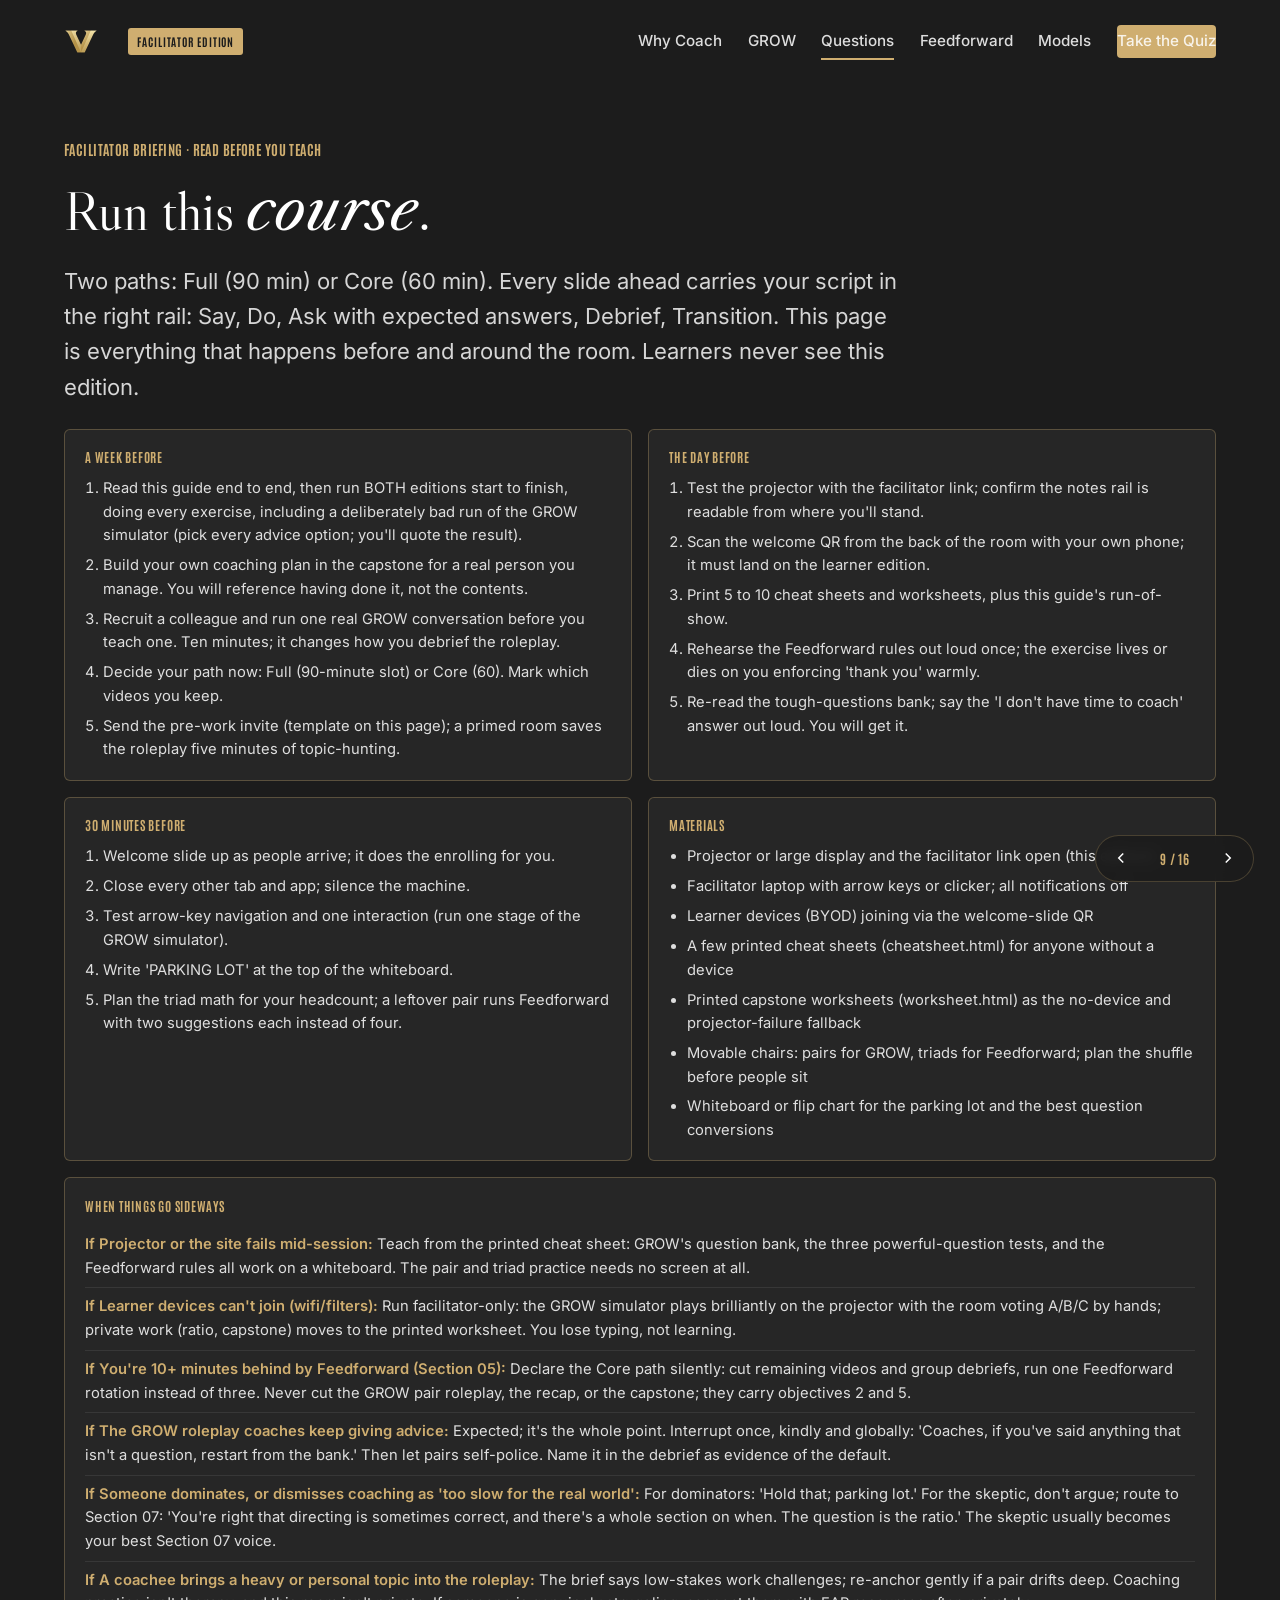
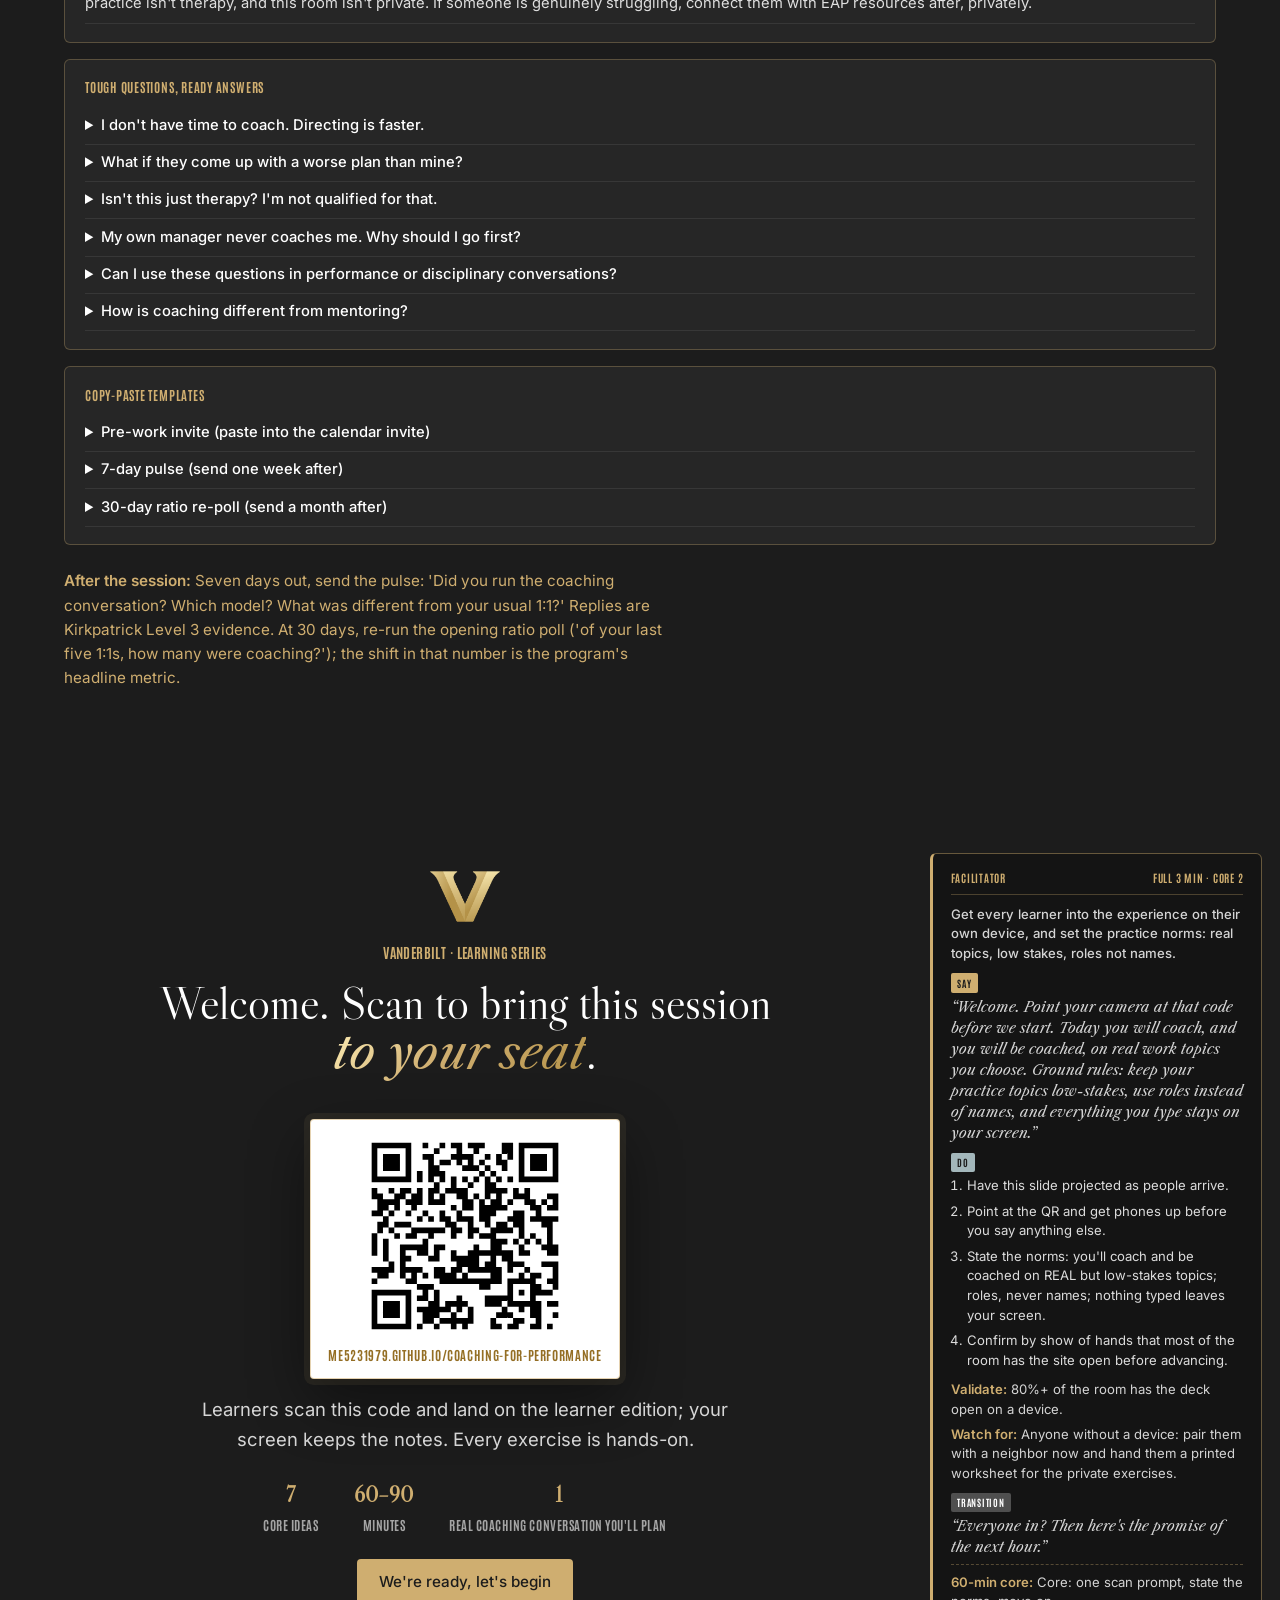
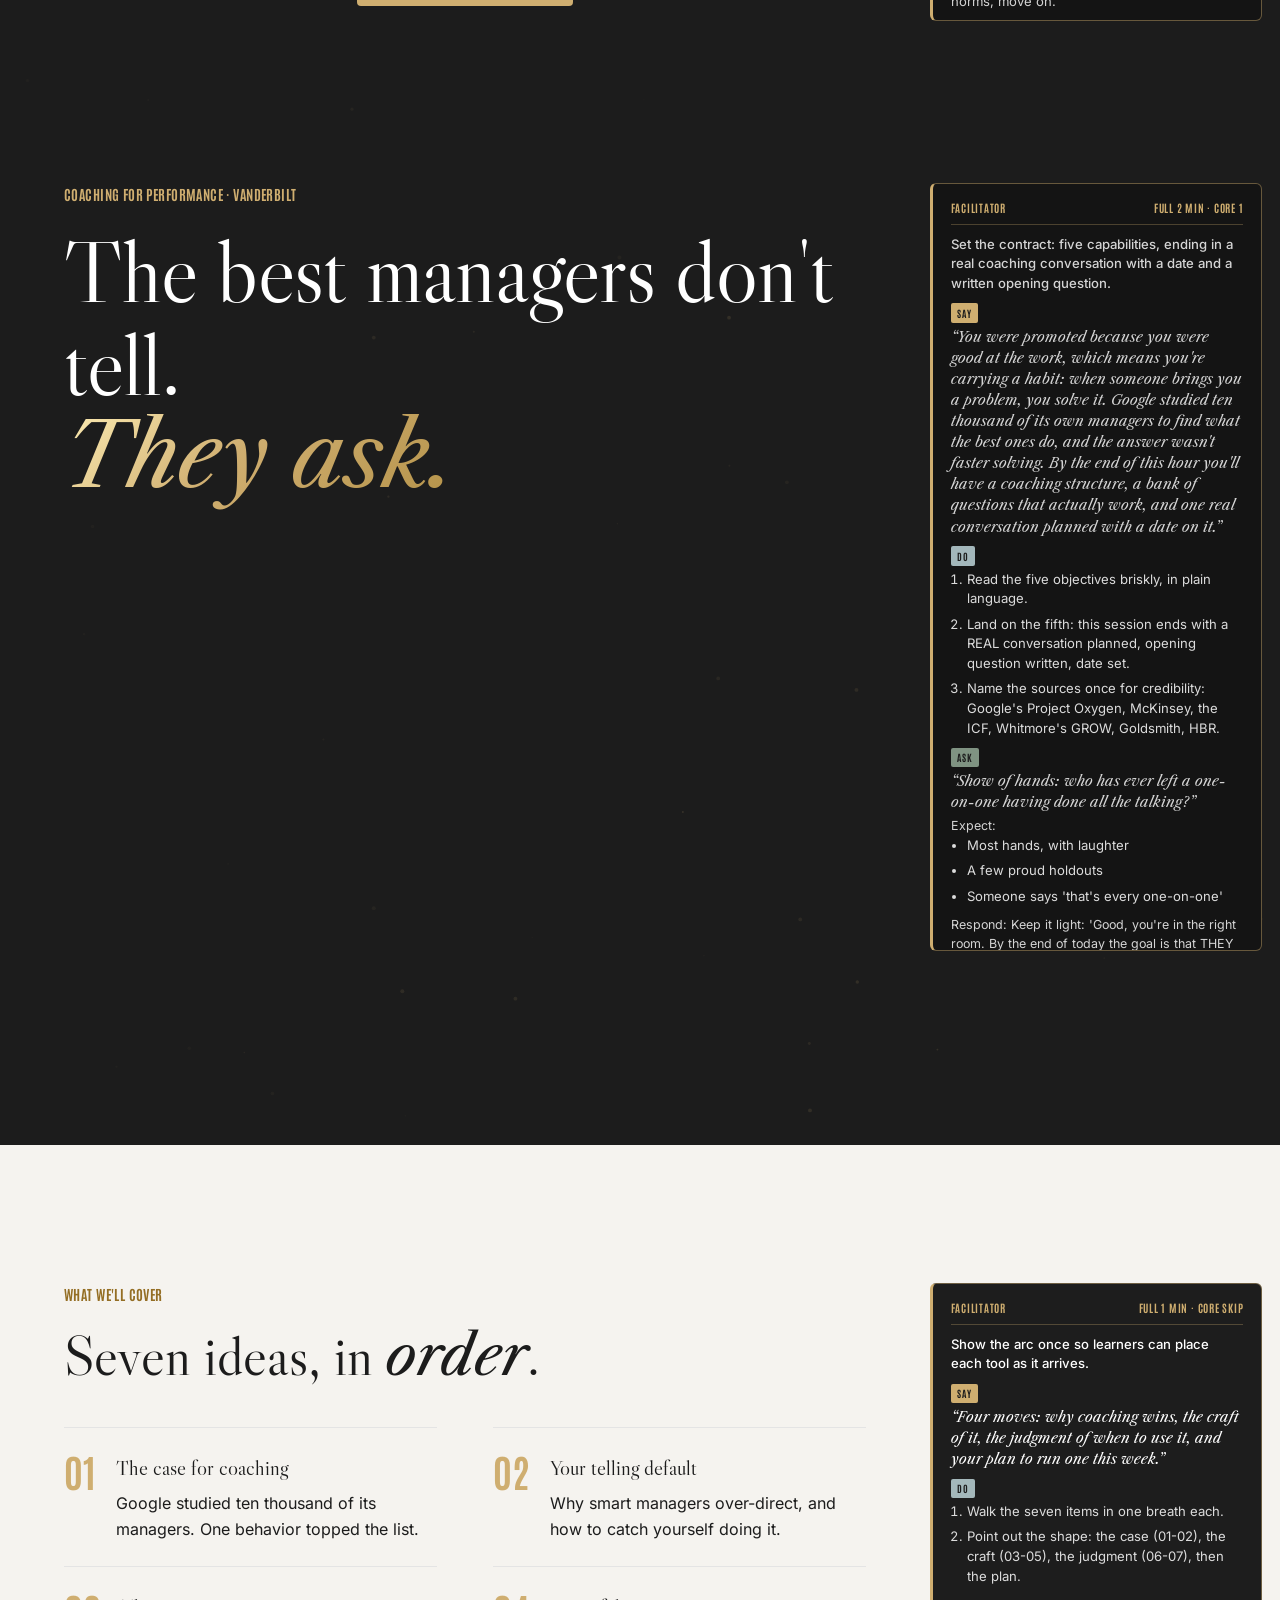
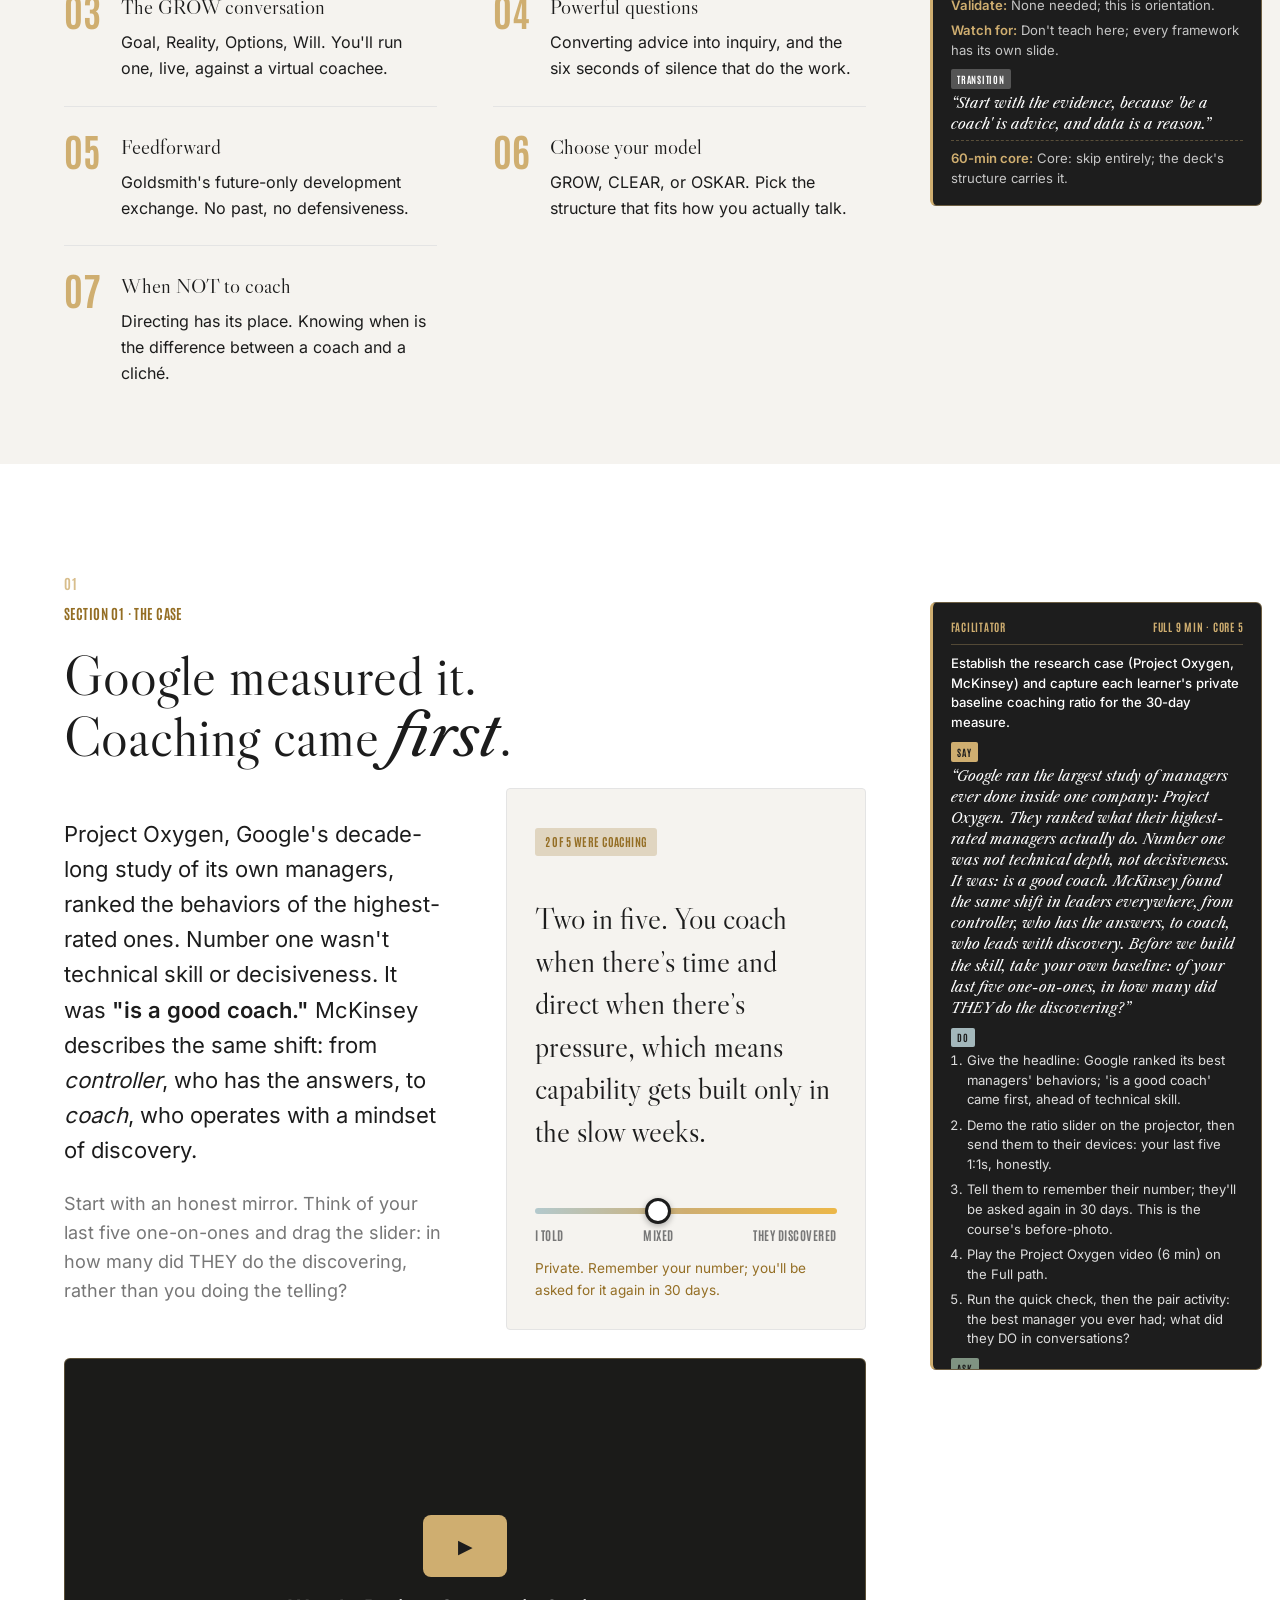
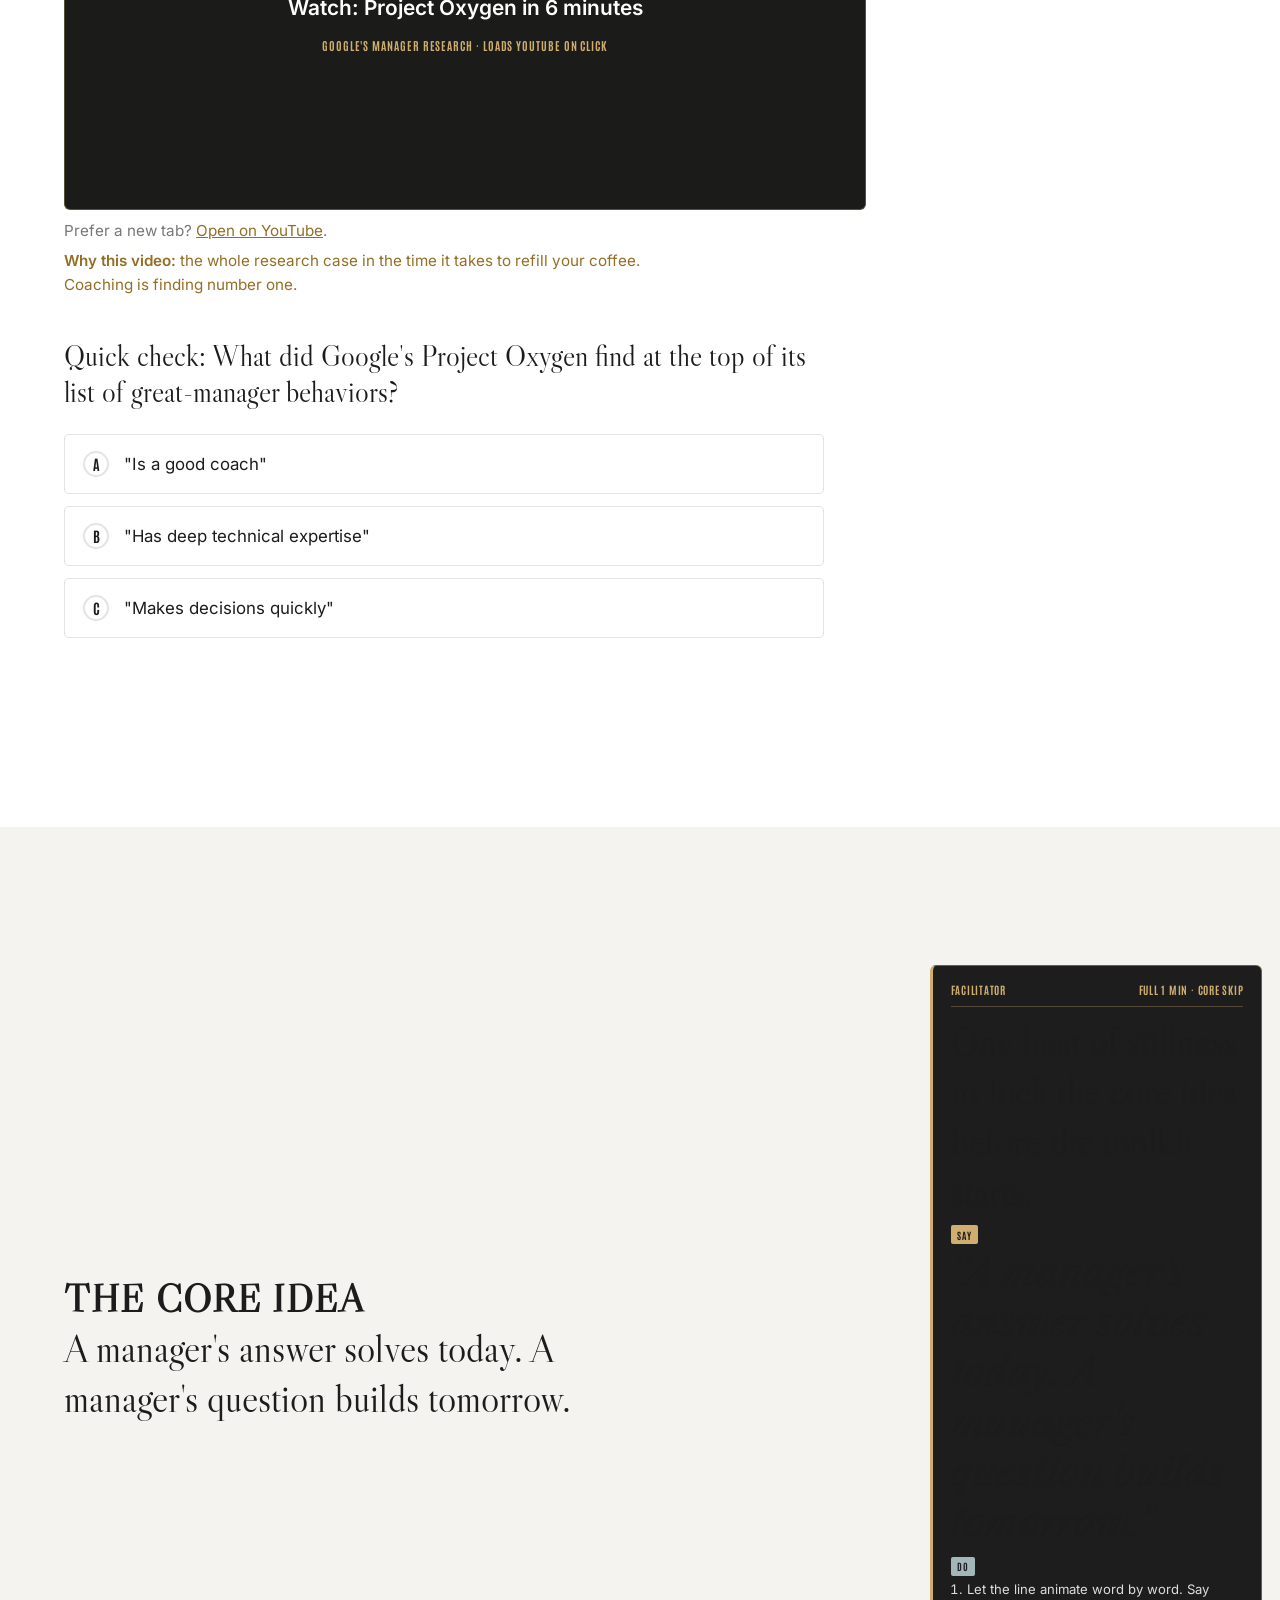
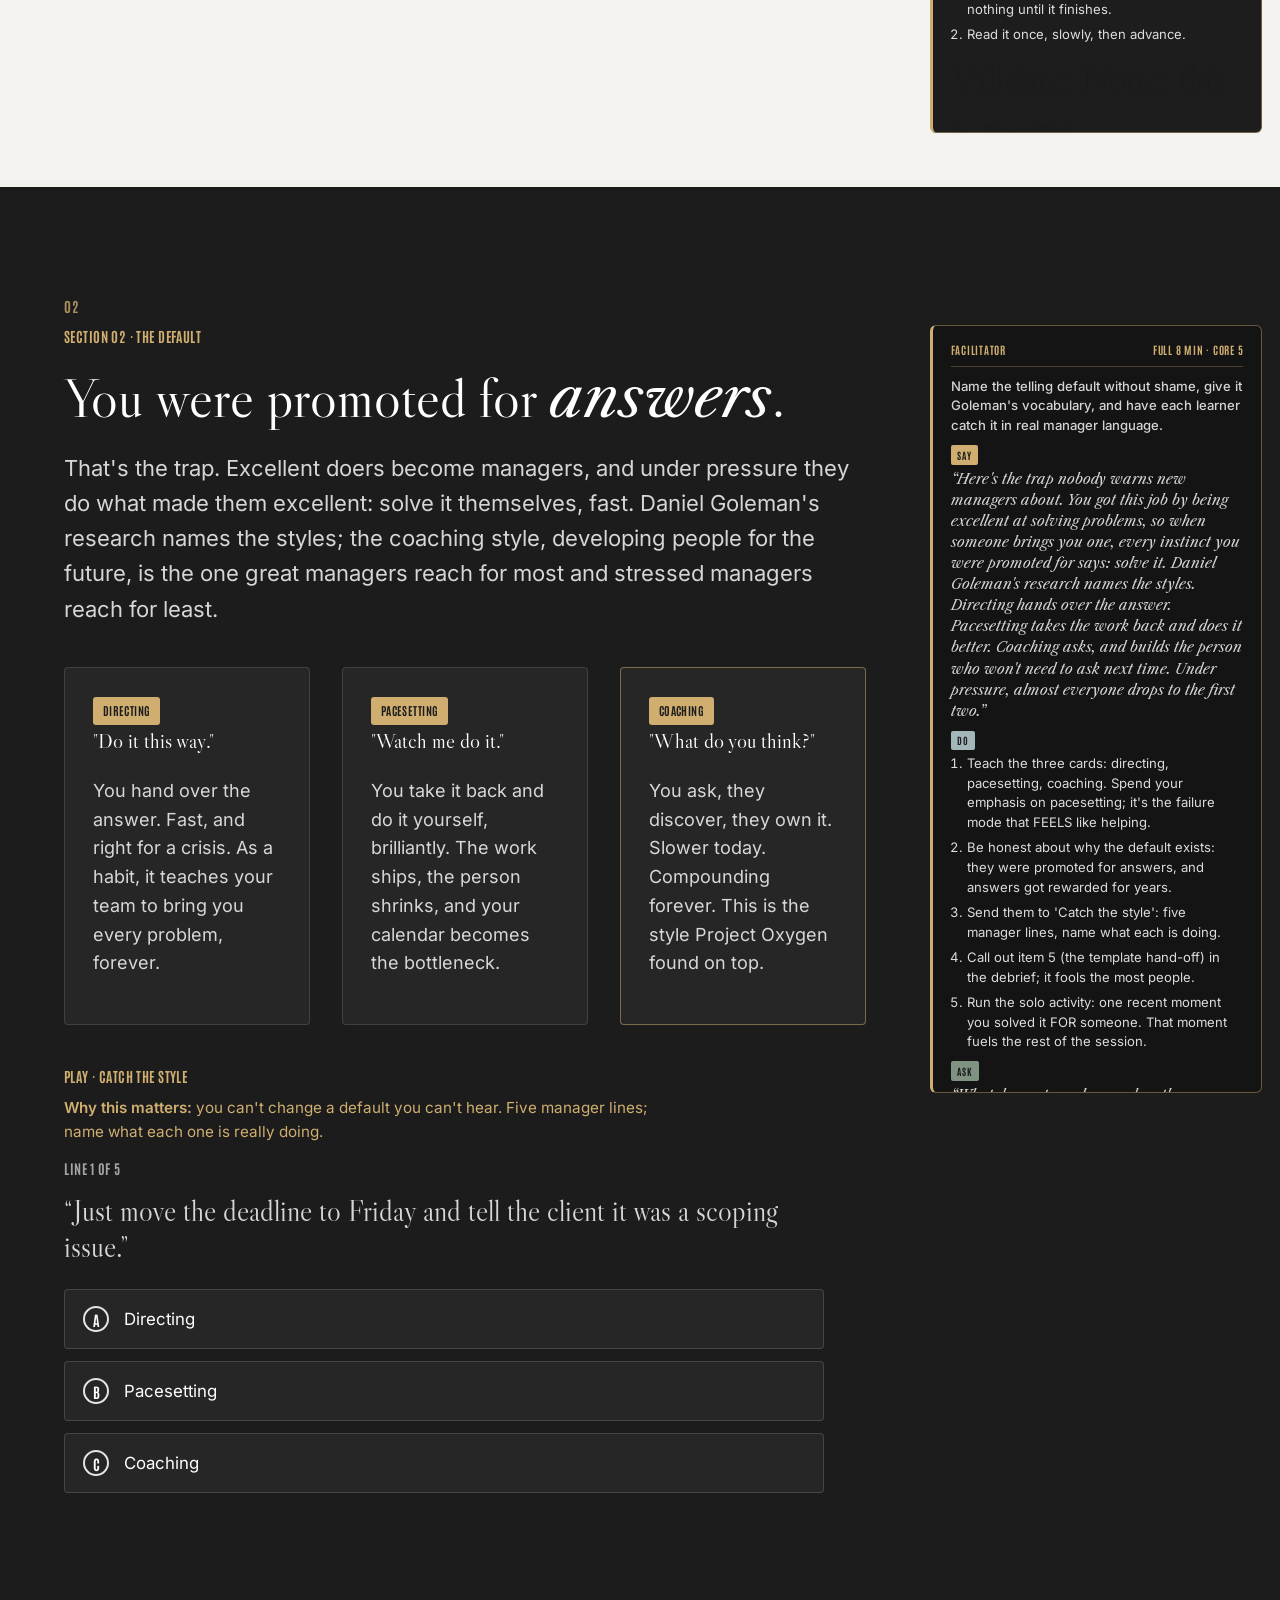
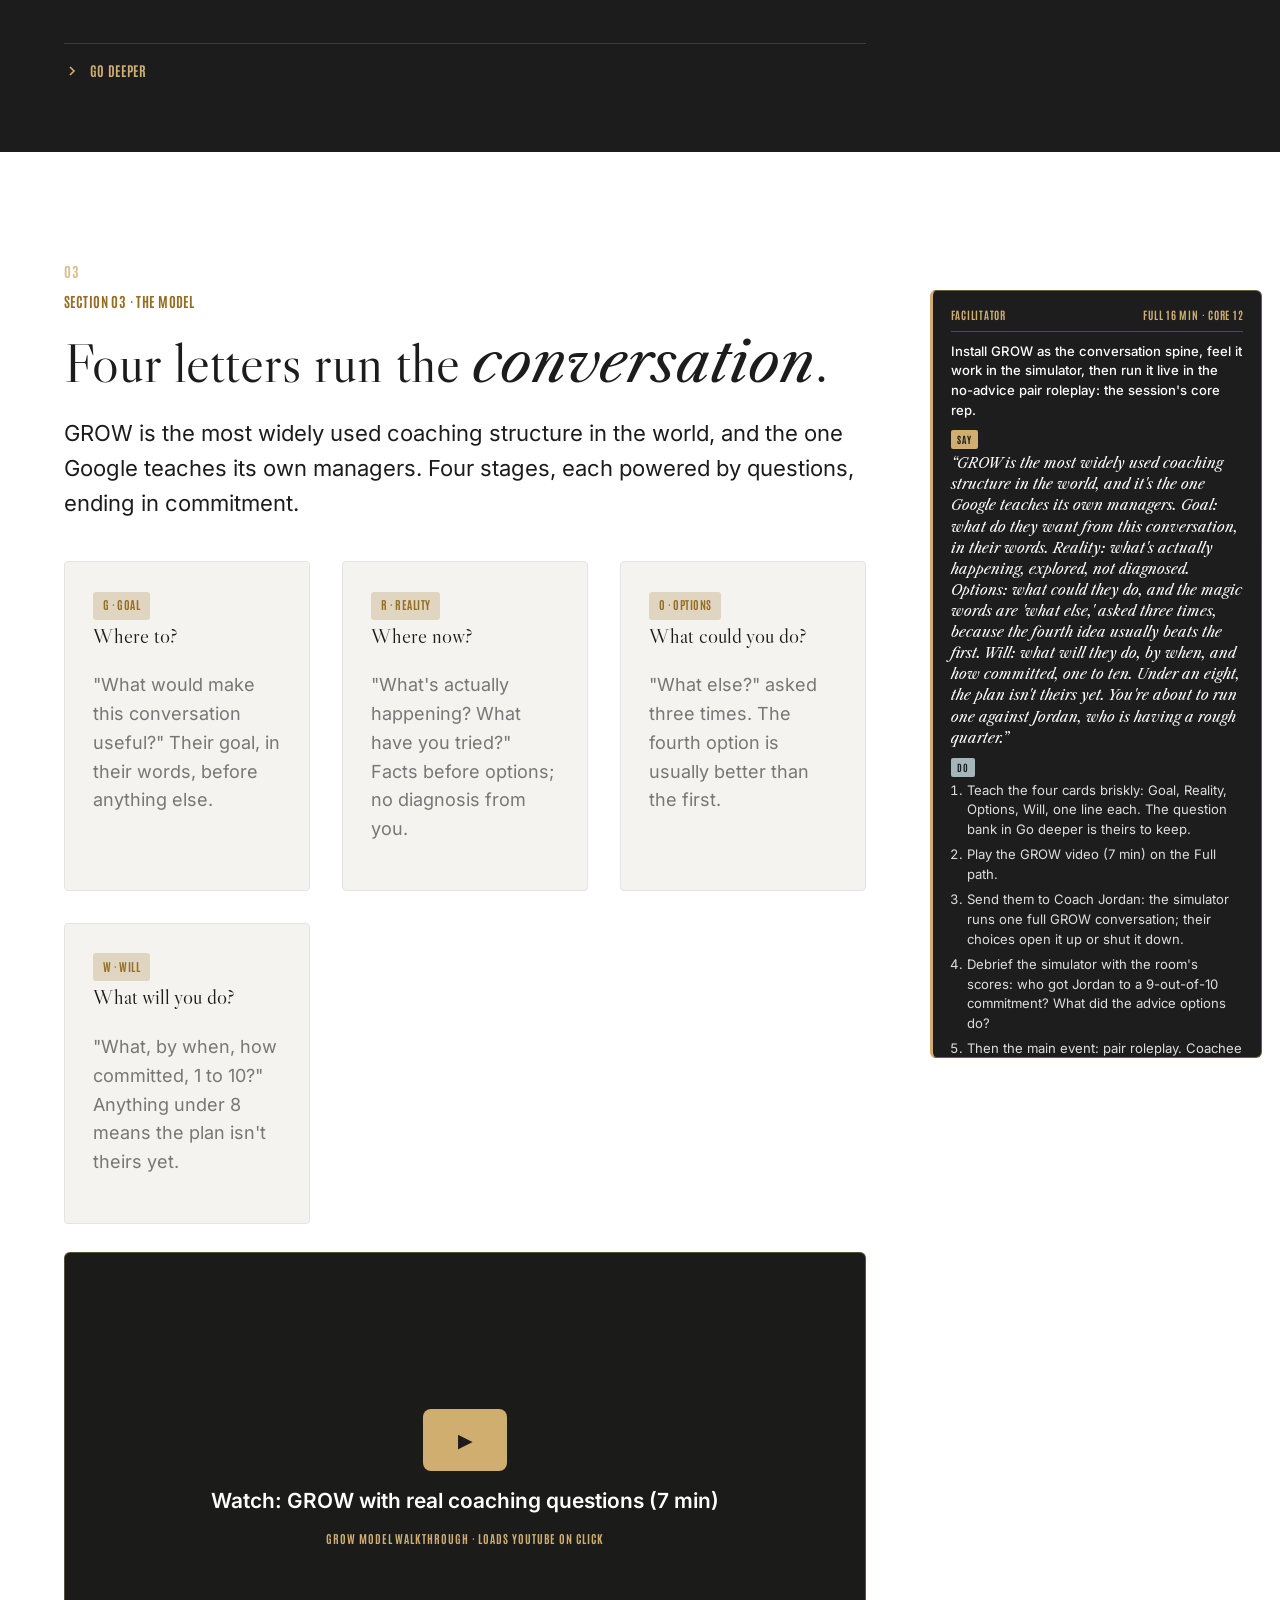
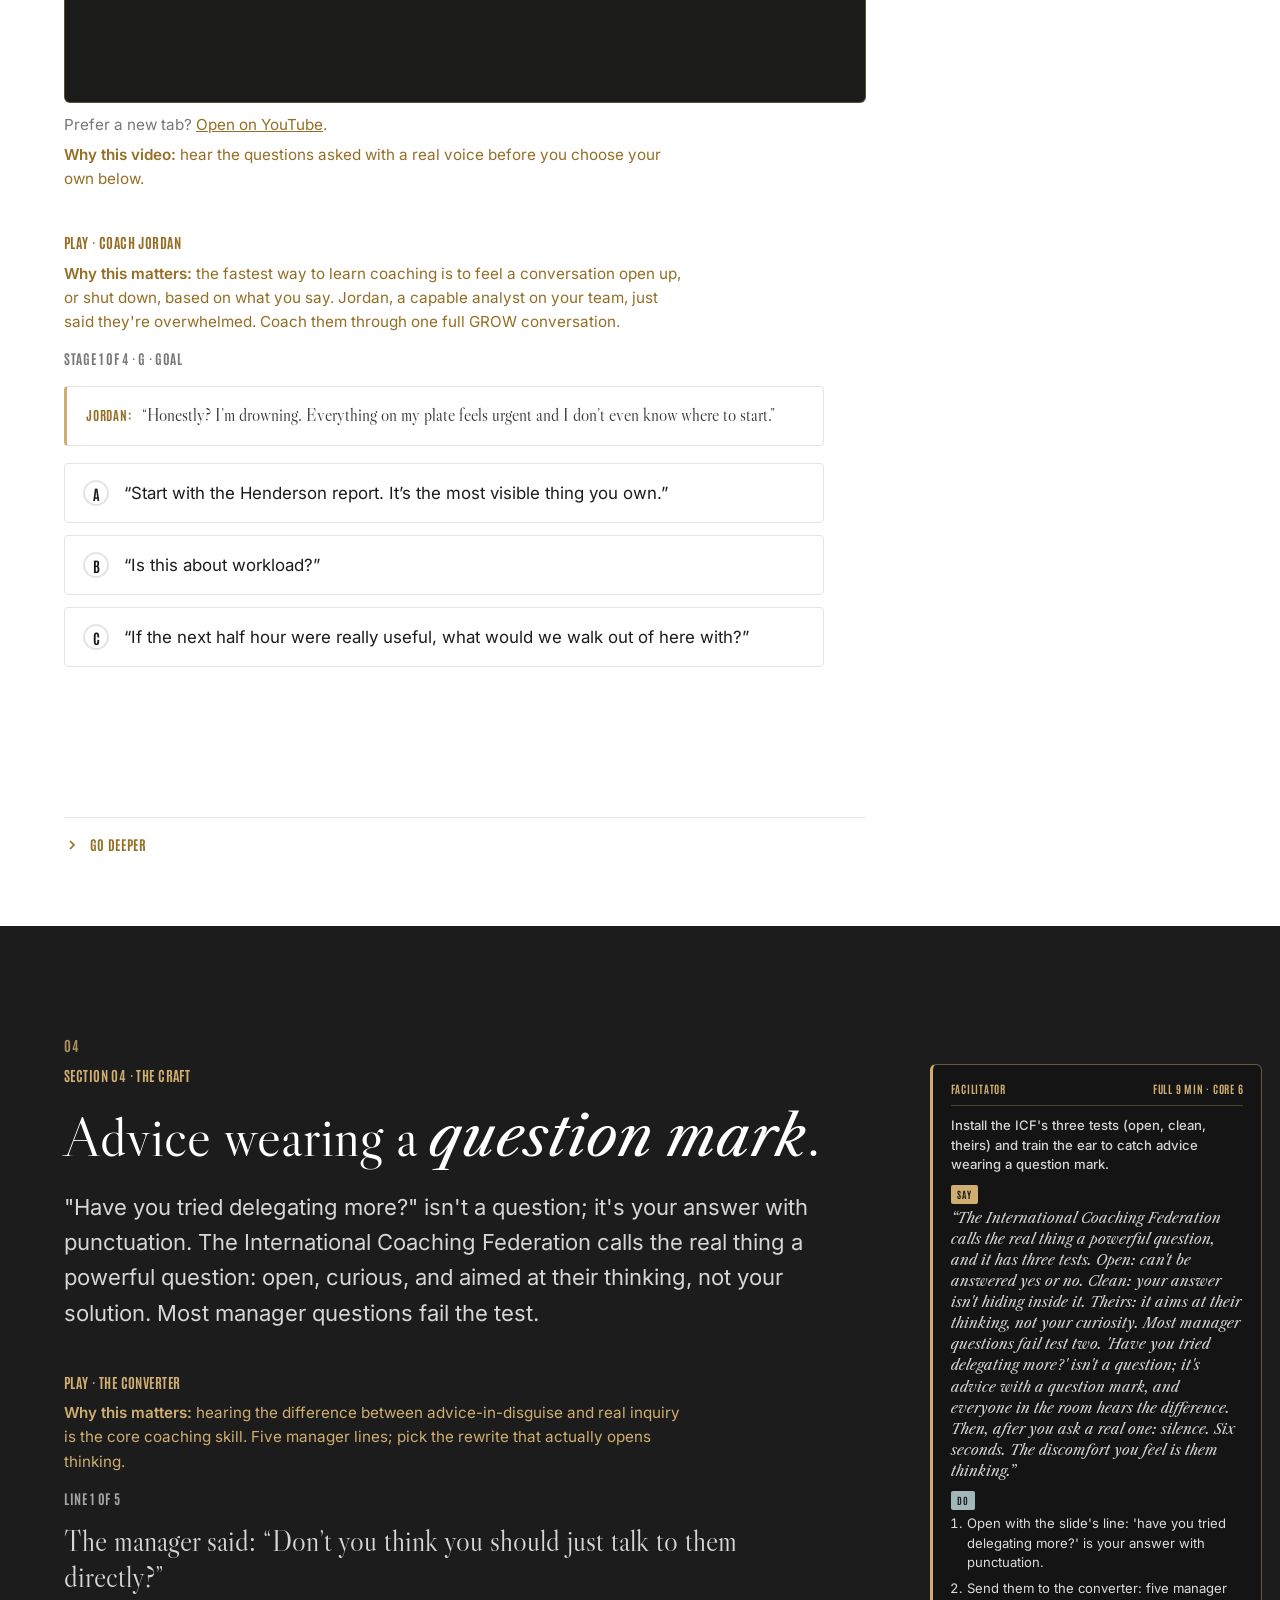
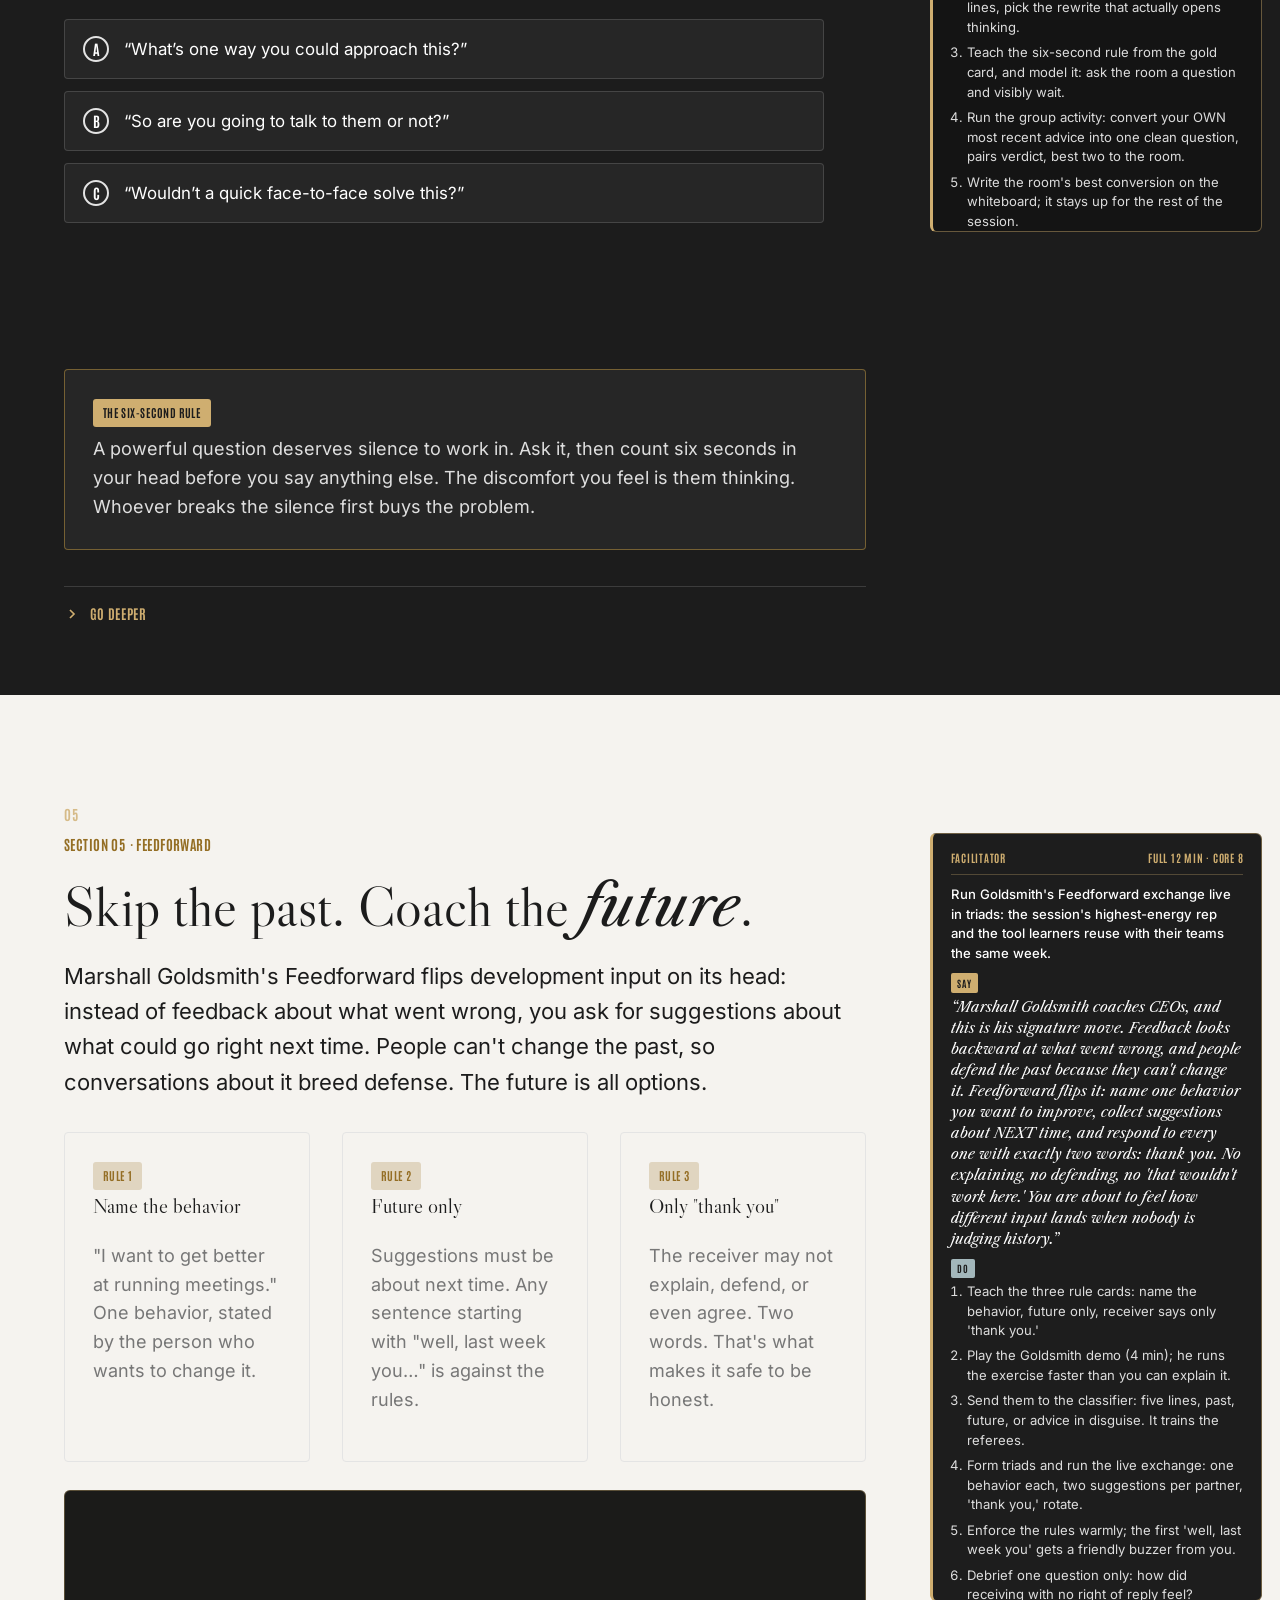
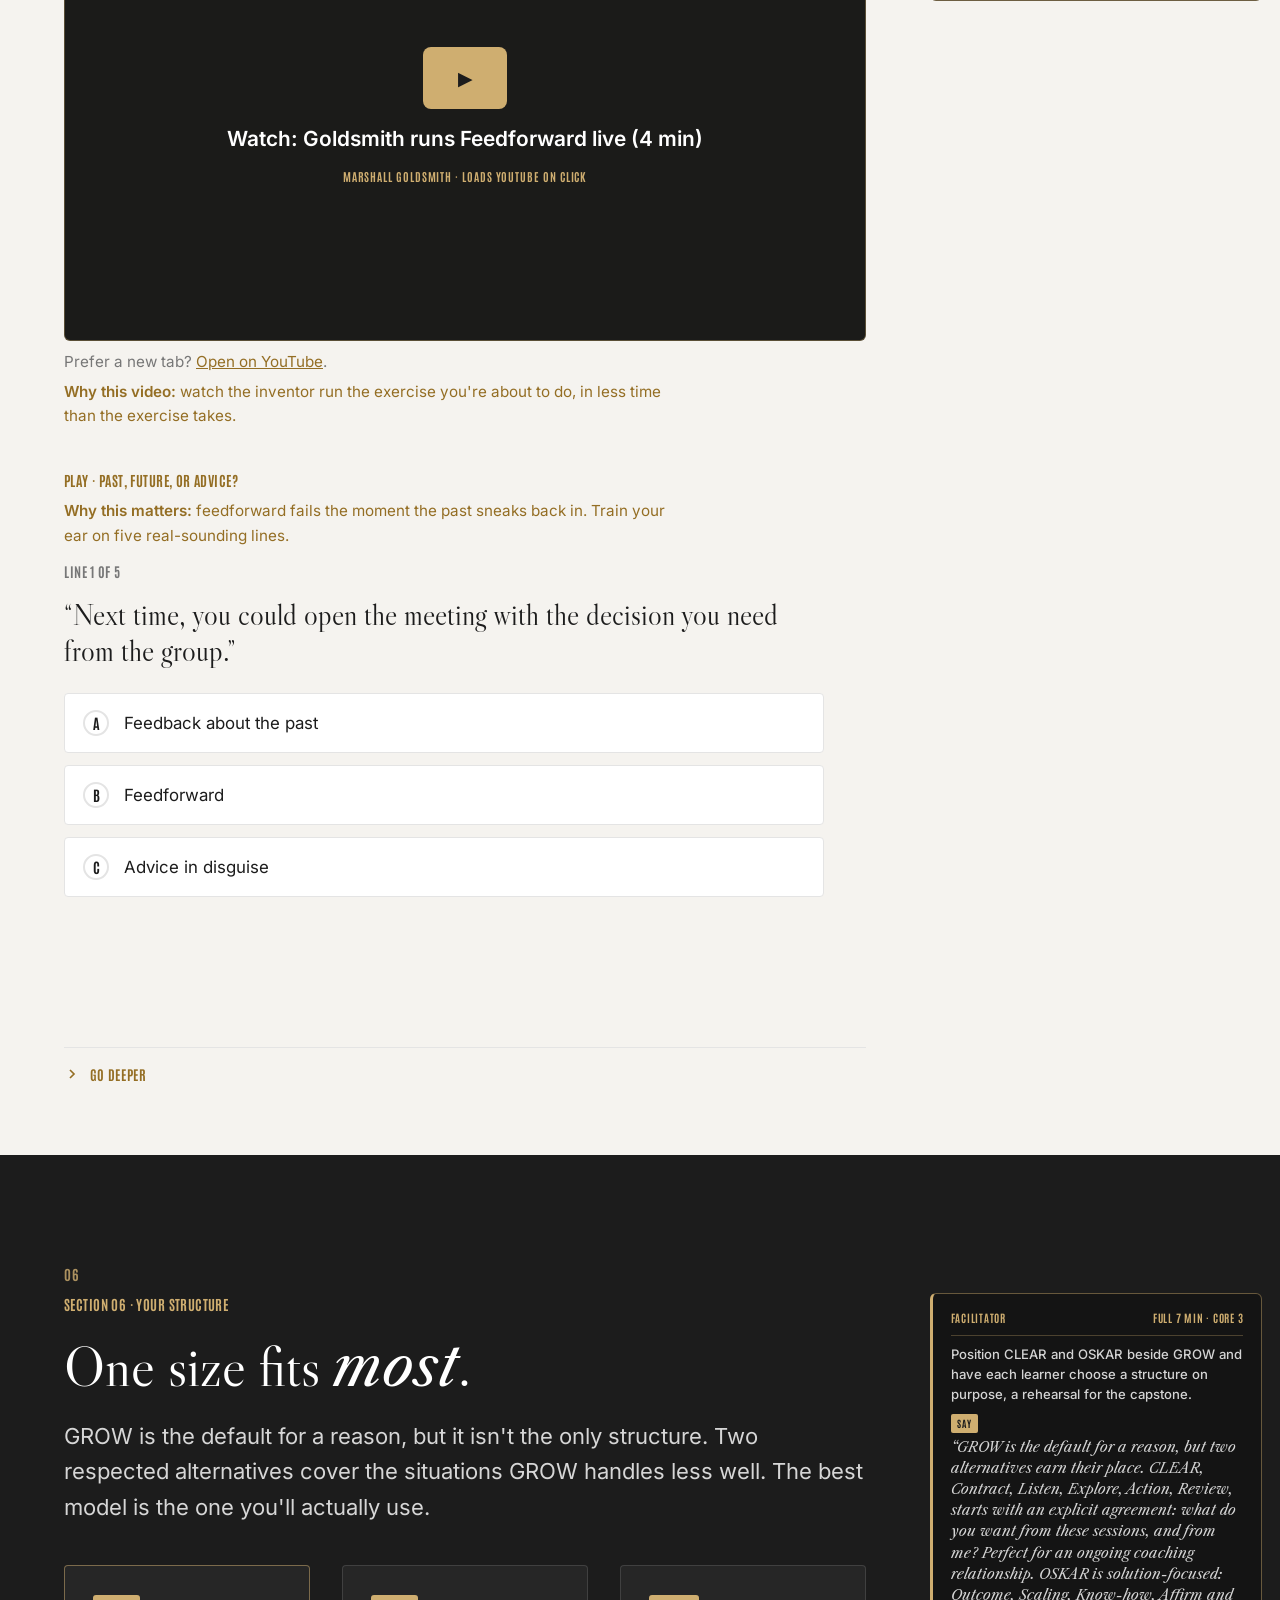
==== facilitator/index.html @ 4310d37e "Fix worksheet.html link path in facilitator edition The generator repathed cheatsheet.html but not w" ====
<!DOCTYPE html>
<html lang="en">
<head>
<meta charset="UTF-8">
<meta name="robots" content="noindex">
<meta name="viewport" content="width=device-width, initial-scale=1">
<title>Coaching for Performance — Facilitator Edition | Vanderbilt</title>
<meta name="description" content="An interactive classroom experience for managers: the research case for coaching, the GROW model, powerful questions, Feedforward, and a real coaching conversation planned within the week.">
<meta property="og:type" content="website">
<meta property="og:title" content="Coaching for Performance | Vanderbilt Learning Series">
<meta property="og:description" content="Grow people, not just tasks: GROW, powerful questions, and Feedforward, practiced live, ending in a real coaching conversation with a date on it.">
<meta property="og:url" content="https://me5231979.github.io/Coaching-for-Performance/">
<meta property="og:image" content="https://me5231979.github.io/Coaching-for-Performance/assets/img/social-card.png">
<meta property="og:image:width" content="1200">
<meta property="og:image:height" content="630">
<meta name="twitter:card" content="summary_large_image">
<meta name="twitter:title" content="Coaching for Performance | Vanderbilt Learning Series">
<meta name="twitter:image" content="https://me5231979.github.io/Coaching-for-Performance/assets/img/social-card.png">
<link rel="icon" href="../assets/img/favicon.svg" type="image/svg+xml">
<link rel="alternate icon" href="../assets/img/favicon-96.png">
<link rel="apple-touch-icon" href="../assets/img/favicon-96.png">

<link rel="preload" href="../assets/fonts/libre-caslon-display-latin-400-normal.woff2" as="font" type="font/woff2" crossorigin>
<link rel="preload" href="../assets/fonts/inter-latin-400-normal.woff2" as="font" type="font/woff2" crossorigin>

<link rel="stylesheet" href="../assets/css/styles.css?v=1">

<style>
/* ============ facilitator edition ============ */
.fac__badge { font-family: var(--font-condensed); font-weight: 700; text-transform: uppercase;
  letter-spacing: .08em; font-size: .7rem; color: var(--vu-black); background: var(--vu-gold-flat);
  padding: .3rem .55rem; border-radius: 3px; margin-left: .9rem; white-space: nowrap; }
@media (min-width: 1200px) {
  body.fac .slide { display: grid; grid-template-columns: minmax(0,1fr) 350px; align-items: center; column-gap: 0; overflow: visible; }
  body.fac .slide > .wrap { grid-column: 1; }
  body.fac .slide > .hero__video, body.fac .slide > .hero__canvas, body.fac .slide > .hero__scrim { grid-column: 1 / -1; }
  body.fac .facnote { grid-column: 2; align-self: start; position: sticky; top: calc(var(--nav-h) + 16px);
    margin: 0 18px 0 0; }
  body.fac .dots { display: none; } /* rail replaces the dot rail on the right */
}
.facnote {
  background: rgba(20,20,20,.96); color: rgba(255,255,255,.85); border: 1px solid rgba(207,174,112,.45);
  border-left: 3px solid var(--vu-gold-flat); border-radius: 6px; padding: 1rem 1.1rem;
  font-size: .82rem; line-height: 1.5; max-height: calc(100vh - var(--nav-h) - 48px); overflow: auto; z-index: 5;
}
@media (max-width: 1199px) { .facnote { margin: 1.5rem var(--pad-x) 0; } }
.facnote__head { display: flex; justify-content: space-between; gap: .5rem; align-items: baseline;
  font-family: var(--font-condensed); font-weight: 700; text-transform: uppercase; letter-spacing: .07em;
  font-size: .68rem; color: var(--vu-gold-flat); border-bottom: 1px solid rgba(207,174,112,.3);
  padding-bottom: .5rem; margin-bottom: .6rem; }
.facnote__purpose { margin: 0 0 .6rem; color: #fff; font-weight: 500; }
.facnote__steps { margin: 0 0 .6rem; padding-left: 1.05rem; display: grid; gap: .35rem; }
.facnote__meta { margin: .35rem 0 0; color: rgba(255,255,255,.75); }
.facnote__meta b { color: var(--vu-gold-flat); font-weight: 600; }
.facnote__core { border-top: 1px dashed rgba(207,174,112,.35); padding-top: .5rem; }
.facnote__blk { margin: .55rem 0 0; }
.facnote__tag { display: inline-block; font-family: var(--font-condensed); font-weight: 700; text-transform: uppercase;
  letter-spacing: .08em; font-size: .6rem; padding: .15rem .4rem; border-radius: 2px; margin-bottom: .25rem; }
.t-say { background: var(--vu-gold-flat); color: var(--vu-black); }
.t-do  { background: rgba(179,201,205,.9); color: var(--vu-black); }
.t-ask { background: rgba(139,161,142,.9); color: var(--vu-black); }
.t-deb { background: rgba(236,183,72,.9); color: var(--vu-black); }
.t-tra { background: rgba(255,255,255,.25); color: #fff; }
.facnote__script { margin: 0; font-family: var(--font-serif); font-style: italic; font-size: .88rem; color: #fff; }
.facnote__mini { margin: .25rem 0 0; font-size: .78rem; color: rgba(255,255,255,.75); }
.brief__grid { display: grid; gap: 1rem; grid-template-columns: 1fr; margin-top: 1.5rem; }
@media (min-width: 980px) { .brief__grid { grid-template-columns: repeat(2, 1fr); }
  body.fac #s-briefing { grid-template-columns: 1fr !important; } }
.brief__box { background: #262626; border: 1px solid rgba(207,174,112,.3); border-radius: 6px; padding: 1.1rem 1.25rem; font-size: .92rem; }
.brief__box h3 { font-family: var(--font-condensed); font-weight: 700; text-transform: uppercase; letter-spacing: .06em;
  font-size: .8rem; color: var(--vu-gold-flat); margin-bottom: .6rem; }
.brief__box ol, .brief__box ul { margin: 0; padding-left: 1.1rem; display: grid; gap: .4rem; color: rgba(255,255,255,.85); }
.brief__wide { grid-column: 1 / -1; }
.brief__row { padding: .45rem 0; border-bottom: 1px solid rgba(255,255,255,.08); color: rgba(255,255,255,.85); }
.brief__row b { color: var(--vu-gold-flat); }
.brief__q { border-bottom: 1px solid rgba(255,255,255,.08); padding: .4rem 0; }
.brief__q summary { cursor: pointer; font-weight: 500; color: #fff; }
.brief__q p { margin: .4rem 0 .2rem; color: rgba(255,255,255,.8); font-size: .9rem; }
</style>
</head>
<body class="fac">
<a class="skip-link" href="#s-agenda">Skip to content</a>

<!-- reading progress -->
<div class="progress" aria-hidden="true"><div class="progress__bar" id="progressBar"></div></div>

<!-- ===================== NAV ===================== -->
<header class="nav" id="nav">
  <a class="nav__brand" href="#top" aria-label="Vanderbilt University, home">
    <img class="nav__lockup" src="../assets/img/vu-lockup-white.png" alt="Vanderbilt University" width="250" height="65">
    <img class="nav__vicon" src="../assets/img/vu-v-icon-nav.png" alt="Vanderbilt University" width="34" height="25">
    <span class="fac__badge">Facilitator Edition</span>
  </a>
  <button class="nav__toggle" aria-label="Toggle menu" aria-expanded="false" aria-controls="navlinks">
    <svg viewBox="0 0 24 24" fill="none" stroke="currentColor" stroke-width="2"><line x1="3" y1="6" x2="21" y2="6"/><line x1="3" y1="12" x2="21" y2="12"/><line x1="3" y1="18" x2="21" y2="18"/></svg>
  </button>
  <nav class="nav__links" id="navlinks" aria-label="Sections">
    <a href="#s-case">Why Coach</a>
    <a href="#s-grow">GROW</a>
    <a href="#s-questions">Questions</a>
    <a href="#s-feedforward">Feedforward</a>
    <a href="#s-models">Models</a>
    <a class="btn" href="#s-recap">Take the Quiz</a>
  </nav>
</header>

<!-- deck dot rail + control bar -->
<div class="dots" id="dots" role="navigation" aria-label="Slide navigation"></div>
<div class="deckbar" role="group" aria-label="Presentation controls">
  <button id="deckPrev" aria-label="Previous slide"><svg viewBox="0 0 24 24" fill="none" stroke="currentColor" stroke-width="2"><polyline points="15 18 9 12 15 6"/></svg></button>
  <span class="deckbar__count" id="deckCount">1 / 15</span>
  <button id="deckNext" aria-label="Next slide"><svg viewBox="0 0 24 24" fill="none" stroke="currentColor" stroke-width="2"><polyline points="9 18 15 12 9 6"/></svg></button>
</div>

<main class="deck" id="top">

  <section class="slide on-dark" id="s-briefing" data-title="Facilitator briefing">
    <div class="wrap wrap-wide">
      <p class="eyebrow">Facilitator briefing · Read before you teach</p>
      <h2 class="h2">Run this <em>course</em>.</h2>
      <p class="lead">Two paths: Full (90 min) or Core (60 min). Every slide ahead carries your script in the right rail: Say, Do, Ask with expected answers, Debrief, Transition. This page is everything that happens before and around the room. Learners never see this edition.</p>
      <div class="brief__grid"><div class="brief__box"><h3>A week before</h3><ol><li>Read this guide end to end, then run BOTH editions start to finish, doing every exercise, including a deliberately bad run of the GROW simulator (pick every advice option; you'll quote the result).</li><li>Build your own coaching plan in the capstone for a real person you manage. You will reference having done it, not the contents.</li><li>Recruit a colleague and run one real GROW conversation before you teach one. Ten minutes; it changes how you debrief the roleplay.</li><li>Decide your path now: Full (90-minute slot) or Core (60). Mark which videos you keep.</li><li>Send the pre-work invite (template on this page); a primed room saves the roleplay five minutes of topic-hunting.</li></ol></div><div class="brief__box"><h3>The day before</h3><ol><li>Test the projector with the facilitator link; confirm the notes rail is readable from where you'll stand.</li><li>Scan the welcome QR from the back of the room with your own phone; it must land on the learner edition.</li><li>Print 5 to 10 cheat sheets and worksheets, plus this guide's run-of-show.</li><li>Rehearse the Feedforward rules out loud once; the exercise lives or dies on you enforcing 'thank you' warmly.</li><li>Re-read the tough-questions bank; say the 'I don't have time to coach' answer out loud. You will get it.</li></ol></div><div class="brief__box"><h3>30 minutes before</h3><ol><li>Welcome slide up as people arrive; it does the enrolling for you.</li><li>Close every other tab and app; silence the machine.</li><li>Test arrow-key navigation and one interaction (run one stage of the GROW simulator).</li><li>Write 'PARKING LOT' at the top of the whiteboard.</li><li>Plan the triad math for your headcount; a leftover pair runs Feedforward with two suggestions each instead of four.</li></ol></div>
        <div class="brief__box"><h3>Materials</h3><ul><li>Projector or large display and the facilitator link open (this edition)</li><li>Facilitator laptop with arrow keys or clicker; all notifications off</li><li>Learner devices (BYOD) joining via the welcome-slide QR</li><li>A few printed cheat sheets (cheatsheet.html) for anyone without a device</li><li>Printed capstone worksheets (worksheet.html) as the no-device and projector-failure fallback</li><li>Movable chairs: pairs for GROW, triads for Feedforward; plan the shuffle before people sit</li><li>Whiteboard or flip chart for the parking lot and the best question conversions</li></ul></div>
        <div class="brief__box brief__wide"><h3>When things go sideways</h3><div class="brief__row"><b>If Projector or the site fails mid-session:</b> Teach from the printed cheat sheet: GROW's question bank, the three powerful-question tests, and the Feedforward rules all work on a whiteboard. The pair and triad practice needs no screen at all.</div><div class="brief__row"><b>If Learner devices can't join (wifi/filters):</b> Run facilitator-only: the GROW simulator plays brilliantly on the projector with the room voting A/B/C by hands; private work (ratio, capstone) moves to the printed worksheet. You lose typing, not learning.</div><div class="brief__row"><b>If You're 10+ minutes behind by Feedforward (Section 05):</b> Declare the Core path silently: cut remaining videos and group debriefs, run one Feedforward rotation instead of three. Never cut the GROW pair roleplay, the recap, or the capstone; they carry objectives 2 and 5.</div><div class="brief__row"><b>If The GROW roleplay coaches keep giving advice:</b> Expected; it's the whole point. Interrupt once, kindly and globally: 'Coaches, if you've said anything that isn't a question, restart from the bank.' Then let pairs self-police. Name it in the debrief as evidence of the default.</div><div class="brief__row"><b>If Someone dominates, or dismisses coaching as 'too slow for the real world':</b> For dominators: 'Hold that; parking lot.' For the skeptic, don't argue; route to Section 07: 'You're right that directing is sometimes correct, and there's a whole section on when. The question is the ratio.' The skeptic usually becomes your best Section 07 voice.</div><div class="brief__row"><b>If A coachee brings a heavy or personal topic into the roleplay:</b> The brief says low-stakes work challenges; re-anchor gently if a pair drifts deep. Coaching practice isn't therapy, and this room isn't private. If someone is genuinely struggling, connect them with EAP resources after, privately.</div></div>
        <div class="brief__box brief__wide"><h3>Tough questions, ready answers</h3><details class="brief__q"><summary>I don't have time to coach. Directing is faster.</summary><p>Directing IS faster, once. The same problem returning to your desk every week is the slow path. The math of the session: a ten-minute GROW conversation that builds capability beats sixty one-minute answers that build dependence. Coaching is how a manager buys their calendar back.</p></details><details class="brief__q"><summary>What if they come up with a worse plan than mine?</summary><p>Two honest answers. First, check the stakes: if the cost of their B-minus plan is small, their owned B-minus beats your imposed A, because they'll execute it harder and learn from it. Second, coaching isn't withholding: after their options are on the table, 'may I add one?' is allowed. Yours becomes an option, not the answer.</p></details><details class="brief__q"><summary>Isn't this just therapy? I'm not qualified for that.</summary><p>Coaching is about work goals, forward motion, and their own thinking; it stays on professional ground. If a conversation moves into mental health, personal crisis, or anything clinical, that's your cue to connect them with EAP or HR resources, not to coach harder. Knowing that line IS part of the skill.</p></details><details class="brief__q"><summary>My own manager never coaches me. Why should I go first?</summary><p>Because the research says it's the top behavior of great managers, and you'd rather be one than wait for one. Also: coaching works upward. 'What would make this most useful?' is a question you can ask your boss about your own one-on-ones. Someone starts the culture; managers in this room are the likeliest candidates.</p></details><details class="brief__q"><summary>Can I use these questions in performance or disciplinary conversations?</summary><p>The skills transfer, but the frame changes. A formal performance process has requirements that come first; talk to HR before improvising coaching moves inside one. For everyday performance conversations short of that line, GROW plus honest expectations is exactly the right tool.</p></details><details class="brief__q"><summary>How is coaching different from mentoring?</summary><p>A mentor shares their path: 'here's what worked for me.' A coach helps someone find their own: 'what might work for you?' Both are valuable; the failure mode is mentoring when you meant to coach, because your story quietly becomes their instruction. Notice which one you're doing on purpose.</p></details></div>
        <div class="brief__box brief__wide"><h3>Copy-paste templates</h3><details class="brief__q"><summary>Pre-work invite (paste into the calendar invite)</summary><p>Subject: Before our Coaching for Performance session. Two small things before you arrive: 1) Think of one real, low-stakes work challenge you're currently mulling; you'll be coached on it (nothing sensitive, and you choose what to share). 2) Think of your last five one-on-ones; you'll rate, privately, how many were coaching versus telling. Everything you type in the session stays on your screen.</p></details><details class="brief__q"><summary>7-day pulse (send one week after)</summary><p>Subject: One week later, did the coaching conversation happen? Three quick lines, reply whenever: 1) Did you run the conversation you planned? 2) Which model did you use (GROW, CLEAR, OSKAR)? 3) What was different compared to your usual 1:1, in one sentence? Replies come to me only. Not yet? This note is your nudge; the plan you wrote still works.</p></details><details class="brief__q"><summary>30-day ratio re-poll (send a month after)</summary><p>Subject: The five-1:1 question, round two. In the session you privately rated your last five one-on-ones: how many were coaching (they discovered) versus telling (you directed)? Same question, new month: of your LAST five, how many were coaching? Reply with just the number. Movement of one point across the group is the win we designed for.</p></details></div>
      </div>
      <p class="why" style="margin-top:1.5rem"><b>After the session:</b> Seven days out, send the pulse: 'Did you run the coaching conversation? Which model? What was different from your usual 1:1?' Replies are Kirkpatrick Level 3 evidence. At 30 days, re-run the opening ratio poll ('of your last five 1:1s, how many were coaching?'); the shift in that number is the program's headline metric.</p>
    </div>
  </section>

  <!-- ============ 0 · WELCOME / QR ============ -->
  <section class="slide on-dark welcome" id="s-welcome" data-title="Scan to join">
    <div class="wrap" style="text-align:center">
      <img src="../assets/img/vu-v-icon.png" alt="Vanderbilt V" width="72" height="66" style="margin:0 auto 1.75rem;width:clamp(56px,6vw,80px);height:auto" data-reveal>
      <p class="eyebrow" data-reveal>Vanderbilt · Learning Series</p>
      <h1 class="h2" data-reveal style="max-width:22ch;margin-inline:auto">Welcome. Scan to bring this session <em class="gold-text">to your seat</em>.</h1>
      <div class="qr-card" id="qrCard" data-reveal data-url="https://me5231979.github.io/Coaching-for-Performance/">
        <div class="qr-card__code" id="qrBox" role="img" aria-label="QR code linking to this experience"></div>
        <p class="qr-card__url" id="qrUrl"></p>
      </div>
      <p class="lead" data-reveal style="margin:1.5rem auto 0;max-width:44ch">Learners scan this code and land on the learner edition; your screen keeps the notes. Every exercise is hands-on.</p>
      <div class="hero__meta" data-reveal style="justify-content:center">
        <div><b>7</b> Core ideas</div>
        <div><b>60–90</b> Minutes</div>
        <div><b>1</b> Real coaching conversation you'll plan</div>
      </div>
      <div class="hero__cta" data-reveal style="justify-content:center">
        <a class="btn" href="#s-hero">We're ready, let's begin</a>
      </div>
    </div>
    <aside class="facnote" aria-label="Facilitator notes"><div class="facnote__head"><span>Facilitator</span><span>Full 3 min · Core 2</span></div><p class="facnote__purpose">Get every learner into the experience on their own device, and set the practice norms: real topics, low stakes, roles not names.</p><div class="facnote__blk"><span class="facnote__tag t-say">Say</span><p class="facnote__script">&ldquo;Welcome. Point your camera at that code before we start. Today you will coach, and you will be coached, on real work topics you choose. Ground rules: keep your practice topics low-stakes, use roles instead of names, and everything you type stays on your screen.&rdquo;</p></div><div class="facnote__blk"><span class="facnote__tag t-do">Do</span><ol class="facnote__steps"><li>Have this slide projected as people arrive.</li><li>Point at the QR and get phones up before you say anything else.</li><li>State the norms: you'll coach and be coached on REAL but low-stakes topics; roles, never names; nothing typed leaves your screen.</li><li>Confirm by show of hands that most of the room has the site open before advancing.</li></ol></div><p class="facnote__meta"><b>Validate:</b> 80%+ of the room has the deck open on a device.</p><p class="facnote__meta"><b>Watch for:</b> Anyone without a device: pair them with a neighbor now and hand them a printed worksheet for the private exercises.</p><div class="facnote__blk"><span class="facnote__tag t-tra">Transition</span><p class="facnote__script">&ldquo;Everyone in? Then here's the promise of the next hour.&rdquo;</p></div><p class="facnote__meta facnote__core"><b>60-min core:</b> Core: one scan prompt, state the norms, move on.</p></aside>
  </section>

  <!-- ============ 1 · HERO ============ -->
  <section class="slide on-dark hero" id="s-hero" data-title="Objectives">
    <video class="hero__video" id="heroVideo" autoplay muted playsinline preload="auto" aria-hidden="true"
      data-playlist='["https://d8j0ntlcm91z4.cloudfront.net/user_3CCurpI0FW75YAnAl4Hbz3vPdBv/hf_20260716_021301_52afe7ef-97cf-46bc-aeac-9c303a2e1c16.mp4","https://d8j0ntlcm91z4.cloudfront.net/user_3CCurpI0FW75YAnAl4Hbz3vPdBv/hf_20260716_021302_77b2b78e-fb13-4daf-8e74-3ee34649bec7.mp4","https://d8j0ntlcm91z4.cloudfront.net/user_3CCurpI0FW75YAnAl4Hbz3vPdBv/hf_20260716_021304_13f62d6f-08c9-4678-a6a1-25805e6edd2a.mp4"]'></video>
    <canvas class="hero__canvas" aria-hidden="true"></canvas>
    <div class="hero__scrim" aria-hidden="true"></div>
    <div class="wrap">
      <p class="eyebrow" data-reveal>Coaching for Performance · Vanderbilt</p>
      <h1 class="h-hero" data-reveal>The best managers don't tell.<br><em class="gold-text">They ask.</em></h1>
      <p class="lead" data-reveal style="margin-top:1.5rem">You were promoted for having answers. Google's biggest study of its own managers found the number one behavior of the very best is something else entirely: they coach. This session rewires the default.</p>
      <div class="objectives" data-reveal>
        <p class="objectives__label">By the end of this session, you will be able to</p>
        <ol class="objectives__list">
          <li>Explain why coaching, not directing, is the top predictor of great management, and spot your own telling default</li>
          <li>Structure a full coaching conversation with the GROW model, from goal to committed action</li>
          <li>Convert closed, leading, and advice-loaded lines into open, powerful questions</li>
          <li>Give and receive future-focused Feedforward suggestions without judgment or defense</li>
          <li>Choose your coaching model and commit to one real coaching conversation this week, opening question written</li>
        </ol>
      </div>
      <div class="hero__cta" data-reveal>
        <a class="btn" href="#s-case">Begin the session</a>
        <a class="btn btn--ghost" href="#s-recap">Jump to the quiz</a>
      </div>
    </div>
    <aside class="facnote" aria-label="Facilitator notes"><div class="facnote__head"><span>Facilitator</span><span>Full 2 min · Core 1</span></div><p class="facnote__purpose">Set the contract: five capabilities, ending in a real coaching conversation with a date and a written opening question.</p><div class="facnote__blk"><span class="facnote__tag t-say">Say</span><p class="facnote__script">&ldquo;You were promoted because you were good at the work, which means you're carrying a habit: when someone brings you a problem, you solve it. Google studied ten thousand of its own managers to find what the best ones do, and the answer wasn't faster solving. By the end of this hour you'll have a coaching structure, a bank of questions that actually work, and one real conversation planned with a date on it.&rdquo;</p></div><div class="facnote__blk"><span class="facnote__tag t-do">Do</span><ol class="facnote__steps"><li>Read the five objectives briskly, in plain language.</li><li>Land on the fifth: this session ends with a REAL conversation planned, opening question written, date set.</li><li>Name the sources once for credibility: Google's Project Oxygen, McKinsey, the ICF, Whitmore's GROW, Goldsmith, HBR.</li></ol></div><div class="facnote__blk"><span class="facnote__tag t-ask">Ask</span><p class="facnote__script">&ldquo;Show of hands: who has ever left a one-on-one having done all the talking?&rdquo;</p><p class="facnote__mini">Expect:</p><ul class="facnote__steps"><li>Most hands, with laughter</li><li>A few proud holdouts</li><li>Someone says 'that's every one-on-one'</li></ul><p class="facnote__mini">Respond: Keep it light: 'Good, you're in the right room. By the end of today the goal is that THEY do the talking, and you do the asking.'</p></div><p class="facnote__meta"><b>Validate:</b> Learners can say what the capstone will be (a planned, dated coaching conversation with a written opening question).</p><p class="facnote__meta"><b>Watch for:</b> The 'soft skills' eye-roll. The counter is on the slide: this is the number one behavior in the largest manager study ever run.</p><div class="facnote__blk"><span class="facnote__tag t-tra">Transition</span><p class="facnote__script">&ldquo;Seven ideas get us there. Here's the road.&rdquo;</p></div><p class="facnote__meta facnote__core"><b>60-min core:</b> Core: objectives 2 and 5 out loud; the rest on screen.</p></aside>
  </section>

  <!-- ============ 2 · AGENDA ============ -->
  <section class="slide on-cream" id="s-agenda" data-title="The plan">
    <div class="wrap">
      <p class="eyebrow" data-reveal>What we'll cover</p>
      <h2 class="h2" data-reveal>Seven ideas, in <em>order</em>.</h2>
      <ol class="agenda">
        <li data-reveal><span class="num">01</span><div><h3>The case for coaching</h3><p>Google studied ten thousand of its managers. One behavior topped the list.</p></div></li>
        <li data-reveal><span class="num">02</span><div><h3>Your telling default</h3><p>Why smart managers over-direct, and how to catch yourself doing it.</p></div></li>
        <li data-reveal><span class="num">03</span><div><h3>The GROW conversation</h3><p>Goal, Reality, Options, Will. You'll run one, live, against a virtual coachee.</p></div></li>
        <li data-reveal><span class="num">04</span><div><h3>Powerful questions</h3><p>Converting advice into inquiry, and the six seconds of silence that do the work.</p></div></li>
        <li data-reveal><span class="num">05</span><div><h3>Feedforward</h3><p>Goldsmith's future-only development exchange. No past, no defensiveness.</p></div></li>
        <li data-reveal><span class="num">06</span><div><h3>Choose your model</h3><p>GROW, CLEAR, or OSKAR. Pick the structure that fits how you actually talk.</p></div></li>
        <li data-reveal><span class="num">07</span><div><h3>When NOT to coach</h3><p>Directing has its place. Knowing when is the difference between a coach and a cliché.</p></div></li>
      </ol>
    </div>
    <aside class="facnote" aria-label="Facilitator notes"><div class="facnote__head"><span>Facilitator</span><span>Full 1 min · Core skip</span></div><p class="facnote__purpose">Show the arc once so learners can place each tool as it arrives.</p><div class="facnote__blk"><span class="facnote__tag t-say">Say</span><p class="facnote__script">&ldquo;Four moves: why coaching wins, the craft of it, the judgment of when to use it, and your plan to run one this week.&rdquo;</p></div><div class="facnote__blk"><span class="facnote__tag t-do">Do</span><ol class="facnote__steps"><li>Walk the seven items in one breath each.</li><li>Point out the shape: the case (01-02), the craft (03-05), the judgment (06-07), then the plan.</li></ol></div><p class="facnote__meta"><b>Validate:</b> None needed; this is orientation.</p><p class="facnote__meta"><b>Watch for:</b> Don't teach here; every framework has its own slide.</p><div class="facnote__blk"><span class="facnote__tag t-tra">Transition</span><p class="facnote__script">&ldquo;Start with the evidence, because 'be a coach' is advice, and data is a reason.&rdquo;</p></div><p class="facnote__meta facnote__core"><b>60-min core:</b> Core: skip entirely; the deck's structure carries it.</p></aside>
  </section>

  <!-- ============ 3 · 01 THE CASE FOR COACHING ============ -->
  <section class="slide on-light" id="s-case" data-count data-title="Why coach">
    <div class="wrap">
      <p class="eyebrow" data-reveal>Section 01 · The Case</p>
      <h2 class="h2" data-reveal>Google measured it.<br>Coaching came <em>first</em>.</h2>
      <div class="split">
        <div data-reveal>
          <p class="lead">Project Oxygen, Google's decade-long study of its own managers, ranked the behaviors of the highest-rated ones. Number one wasn't technical skill or decisiveness. It was <b>"is a good coach."</b> McKinsey describes the same shift: from <em>controller</em>, who has the answers, to <em>coach</em>, who operates with a mindset of discovery.</p>
          <p class="measure muted" style="margin-top:1rem">Start with an honest mirror. Think of your last five one-on-ones and drag the slider: in how many did THEY do the discovering, rather than you doing the telling?</p>
        </div>
        <div class="temp card" id="ratio" data-reveal>
          <p class="tag" id="ratioVal">2 of 5 were coaching</p>
          <p class="temp__readout" id="ratioReadout"></p>
          <input class="slider" type="range" id="ratioSlider" min="0" max="5" value="2" step="1" aria-label="How many of your last five one-on-ones were coaching conversations">
          <div class="slider-scale"><span>I told</span><span>Mixed</span><span>They discovered</span></div>
          <p class="why" style="font-size:.85rem;margin-top:.75rem">Private. Remember your number; you'll be asked for it again in 30 days.</p>
        </div>
      </div>

      <div class="yt" data-reveal data-embed="https://www.youtube-nocookie.com/embed/_CJDlB7S7p0" data-yttitle="Project Oxygen: Google's guide to being a better manager">
        <button class="yt__load" type="button">
          <span class="yt__play" aria-hidden="true">▶</span>
          <span class="yt__title">Watch: Project Oxygen in 6 minutes</span>
          <span class="yt__src">Google's manager research · Loads YouTube on click</span>
        </button>
        <p class="yt__alt">Prefer a new tab? <a href="https://www.youtube.com/watch?v=_CJDlB7S7p0" target="_blank" rel="noopener">Open on YouTube</a>.</p>
        <p class="why" style="margin:.35rem 0 0"><b>Why this video:</b> the whole research case in the time it takes to refill your coffee. Coaching is finding number one.</p>
      </div>

      <div class="quiz" data-quiz data-reveal style="margin-top:2.5rem">
        <p class="quiz__q">Quick check: What did Google's Project Oxygen find at the top of its list of great-manager behaviors?</p>
        <div class="quiz__options">
          <button class="opt" data-correct="1" data-why="Ahead of technical expertise, ahead of decisiveness: the best managers coach. They ask, listen, and grow people instead of just directing work."><span class="mark">A</span><span>"Is a good coach"</span></button>
          <button class="opt" data-correct="0" data-why="Technical skill mattered, but it ranked near the bottom of the list, not the top. The relational behaviors won."><span class="mark">B</span><span>"Has deep technical expertise"</span></button>
          <button class="opt" data-correct="0" data-why="Speed shows up nowhere near the top. The data pointed at growing people, not processing decisions faster."><span class="mark">C</span><span>"Makes decisions quickly"</span></button>
        </div>
        <p class="quiz__feedback" aria-live="polite"></p>
      </div>

      <details class="deeper" data-reveal>
        <summary><svg class="chev" viewBox="0 0 24 24" fill="none" stroke="currentColor" stroke-width="2.5" aria-hidden="true"><polyline points="9 18 15 12 9 6"/></svg> Go deeper</summary>
        <div class="deeper__body">
          <div><h4>In practice</h4><p>Surgeon Atul Gawande, at the top of his field, hired a coach to watch him operate, and his complication rates dropped. His argument in <a href="https://www.ted.com/talks/atul_gawande_want_to_get_great_at_something_get_a_coach" target="_blank" rel="noopener" style="text-decoration:underline">"Want to get great at something? Get a coach"</a> (TED, 17 min) is the session in one line: it's not how good you are, it's how good you're going to get. That applies to the people who report to you, and it applies to you.</p></div>
          <div class="deeper__ask"><h4><span class="mode">As a group</span> · 4 min</h4>
          <p class="why"><b>Why this matters:</b> Connecting the research to a manager you actually had makes it yours instead of Google's.</p>
          <ol class="steps">
            <li>Think of the best manager you ever had. In pairs: what did they DO in conversations that others didn't?</li>
            <li>Sort the room's answers as they're called out: how many are coaching behaviors (asked, listened, believed in you) versus directing ones?</li>
            <li>Notice the ratio. The room almost always rediscovers Project Oxygen from its own experience.</li>
          </ol>
          <p class="why" style="margin-top:.6rem"><b>Flying solo?</b> Write two things your best-ever manager did in conversation with you. Check them against the coaching behaviors on this slide.</p></div>
        </div>
      </details>
    </div>
    <aside class="facnote" aria-label="Facilitator notes"><div class="facnote__head"><span>Facilitator</span><span>Full 9 min · Core 5</span></div><p class="facnote__purpose">Establish the research case (Project Oxygen, McKinsey) and capture each learner's private baseline coaching ratio for the 30-day measure.</p><div class="facnote__blk"><span class="facnote__tag t-say">Say</span><p class="facnote__script">&ldquo;Google ran the largest study of managers ever done inside one company: Project Oxygen. They ranked what their highest-rated managers actually do. Number one was not technical depth, not decisiveness. It was: is a good coach. McKinsey found the same shift in leaders everywhere, from controller, who has the answers, to coach, who leads with discovery. Before we build the skill, take your own baseline: of your last five one-on-ones, in how many did THEY do the discovering?&rdquo;</p></div><div class="facnote__blk"><span class="facnote__tag t-do">Do</span><ol class="facnote__steps"><li>Give the headline: Google ranked its best managers' behaviors; 'is a good coach' came first, ahead of technical skill.</li><li>Demo the ratio slider on the projector, then send them to their devices: your last five 1:1s, honestly.</li><li>Tell them to remember their number; they'll be asked again in 30 days. This is the course's before-photo.</li><li>Play the Project Oxygen video (6 min) on the Full path.</li><li>Run the quick check, then the pair activity: the best manager you ever had; what did they DO in conversations?</li></ol></div><div class="facnote__blk"><span class="facnote__tag t-ask">Ask</span><p class="facnote__script">&ldquo;Think of the best manager you ever had. What did they do in conversations that others didn't?&rdquo;</p><p class="facnote__mini">Expect:</p><ul class="facnote__steps"><li>'They listened' / 'they actually heard me'</li><li>'They asked me what I thought' / 'made me figure it out'</li><li>'They believed in me before I did'</li></ul><p class="facnote__mini">Respond: Point at the pattern: 'Notice nobody said they had the best answers. You just rediscovered Project Oxygen from your own career.'</p></div><div class="facnote__blk"><span class="facnote__tag t-deb">Debrief</span><p class="facnote__mini">The best managers you've had were coaching you, whether they called it that or not. Today you get the mechanics.</p></div><p class="facnote__meta"><b>Validate:</b> Quick check answered correctly; every learner has set the slider and noted their number.</p><p class="facnote__meta"><b>Watch for:</b> Ratio inflation. Frame it kindly before they slide: 'coaching means THEY discovered; if you gave the answer nicely, that's telling.'</p><div class="facnote__blk"><span class="facnote__tag t-tra">Transition</span><p class="facnote__script">&ldquo;So why isn't everyone coaching already? Because of how managers get made.&rdquo;</p></div><p class="facnote__meta facnote__core"><b>60-min core:</b> Core: keep the slider and check; cut the video (assign as follow-up) and the pair share.</p></aside>
  </section>

  <!-- ============ 4 · MANIFESTO ============ -->
  <section class="slide on-cream manifesto" id="s-belief" data-title="One idea">
    <div class="wrap">
      <p class="eyebrow" data-reveal>The core idea</p>
      <p>A manager's answer solves today. A manager's question builds tomorrow.</p>
    </div>
    <aside class="facnote" aria-label="Facilitator notes"><div class="facnote__head"><span>Facilitator</span><span>Full 1 min · Core skip</span></div><p class="facnote__purpose">One beat of stillness to lock the core idea before the toolkit starts.</p><div class="facnote__blk"><span class="facnote__tag t-say">Say</span><p class="facnote__script">&ldquo;A manager's answer solves today. A manager's question builds tomorrow.&rdquo;</p></div><div class="facnote__blk"><span class="facnote__tag t-do">Do</span><ol class="facnote__steps"><li>Let the line animate word by word. Say nothing until it finishes.</li><li>Read it once, slowly, then advance.</li></ol></div><p class="facnote__meta"><b>Validate:</b> None; this is pacing.</p><p class="facnote__meta"><b>Watch for:</b> The urge to talk over it. Don't.</p><div class="facnote__blk"><span class="facnote__tag t-tra">Transition</span><p class="facnote__script">&ldquo;Here's why the answer keeps winning anyway.&rdquo;</p></div><p class="facnote__meta facnote__core"><b>60-min core:</b> Core: skip; say the line yourself as you pass it.</p></aside>
  </section>

  <!-- ============ 5 · 02 YOUR TELLING DEFAULT ============ -->
  <section class="slide on-dark" id="s-default" data-count data-title="Telling default">
    <div class="wrap">
      <p class="eyebrow" data-reveal>Section 02 · The Default</p>
      <h2 class="h2" data-reveal>You were promoted for <em>answers</em>.</h2>
      <p class="lead" data-reveal>That's the trap. Excellent doers become managers, and under pressure they do what made them excellent: solve it themselves, fast. Daniel Goleman's research names the styles; the coaching style, developing people for the future, is the one great managers reach for most and stressed managers reach for least.</p>

      <div class="grid grid-3" style="margin-top:2.5rem">
        <div class="card" data-reveal>
          <span class="tag">Directing</span>
          <h3>"Do it this way."</h3>
          <p class="muted">You hand over the answer. Fast, and right for a crisis. As a habit, it teaches your team to bring you every problem, forever.</p>
        </div>
        <div class="card" data-reveal>
          <span class="tag">Pacesetting</span>
          <h3>"Watch me do it."</h3>
          <p class="muted">You take it back and do it yourself, brilliantly. The work ships, the person shrinks, and your calendar becomes the bottleneck.</p>
        </div>
        <div class="card" data-reveal style="border-color:rgba(207,174,112,.5)">
          <span class="tag">Coaching</span>
          <h3>"What do you think?"</h3>
          <p class="muted">You ask, they discover, they own it. Slower today. Compounding forever. This is the style Project Oxygen found on top.</p>
        </div>
      </div>

      <div class="quiz" id="styleSpot" data-reveal style="margin-top:2.5rem">
        <p class="eyebrow" style="margin-bottom:.5rem">Play · Catch the style</p>
        <p class="why" style="margin-top:0"><b>Why this matters:</b> you can't change a default you can't hear. Five manager lines; name what each one is really doing.</p>
        <p class="quiz__progress" id="styleProgress"></p>
        <p class="quiz__q" id="styleQ" style="margin-top:.4rem"></p>
        <div class="quiz__options" id="styleOptions" role="group" aria-label="Style choices"></div>
        <p class="quiz__feedback" id="styleFeedback" aria-live="polite"></p>
        <div class="quiz__nav">
          <button class="btn" id="styleNext" style="visibility:hidden">Next line</button>
        </div>
        <div id="styleResult" hidden aria-live="polite"></div>
      </div>

      <details class="deeper" data-reveal>
        <summary><svg class="chev" viewBox="0 0 24 24" fill="none" stroke="currentColor" stroke-width="2.5" aria-hidden="true"><polyline points="9 18 15 12 9 6"/></svg> Go deeper</summary>
        <div class="deeper__body">
          <div><h4>In practice</h4><p>McKinsey calls the shift "from controller to coach": from the leader who provides certainty to the one who leads with discovery. The tell that you're in controller mode is physical: you're talking more than they are, and you feel the itch to interrupt with the answer. The fix costs one breath: swallow the answer, and ask "what have you tried?" For the full styles model, watch <a href="https://www.youtube.com/watch?v=zCMY82sVmW4" target="_blank" rel="noopener" style="color:var(--vu-gold-flat);text-decoration:underline">Goleman on the coaching style</a> (13 min) this week.</p></div>
          <div class="deeper__ask"><h4><span class="mode">On your own</span> · 3 min</h4>
          <p class="why"><b>Why this matters:</b> The moment you name here becomes your practice case for the rest of the session, and your real conversation in the capstone.</p>
          <ol class="steps">
            <li>Write down one recent moment you solved a problem FOR someone instead of coaching them through it.</li>
            <li>Note what it cost: their learning, your time next time, or both.</li>
            <li>Write who it was (role, not name). Keep the note in reach; every exercise from here uses it.</li>
          </ol></div>
        </div>
      </details>
    </div>
    <aside class="facnote" aria-label="Facilitator notes"><div class="facnote__head"><span>Facilitator</span><span>Full 8 min · Core 5</span></div><p class="facnote__purpose">Name the telling default without shame, give it Goleman's vocabulary, and have each learner catch it in real manager language.</p><div class="facnote__blk"><span class="facnote__tag t-say">Say</span><p class="facnote__script">&ldquo;Here's the trap nobody warns new managers about. You got this job by being excellent at solving problems, so when someone brings you one, every instinct you were promoted for says: solve it. Daniel Goleman's research names the styles. Directing hands over the answer. Pacesetting takes the work back and does it better. Coaching asks, and builds the person who won't need to ask next time. Under pressure, almost everyone drops to the first two.&rdquo;</p></div><div class="facnote__blk"><span class="facnote__tag t-do">Do</span><ol class="facnote__steps"><li>Teach the three cards: directing, pacesetting, coaching. Spend your emphasis on pacesetting; it's the failure mode that FEELS like helping.</li><li>Be honest about why the default exists: they were promoted for answers, and answers got rewarded for years.</li><li>Send them to 'Catch the style': five manager lines, name what each is doing.</li><li>Call out item 5 (the template hand-off) in the debrief; it fools the most people.</li><li>Run the solo activity: one recent moment you solved it FOR someone. That moment fuels the rest of the session.</li></ol></div><div class="facnote__blk"><span class="facnote__tag t-ask">Ask</span><p class="facnote__script">&ldquo;What does a team learn when the manager always has the answer?&rdquo;</p><p class="facnote__mini">Expect:</p><ul class="facnote__steps"><li>To stop thinking / to just ask the manager</li><li>To bring every problem upward</li><li>That their own judgment isn't trusted</li></ul><p class="facnote__mini">Respond: All three, and name the compounding cost: 'You become the bottleneck for a team that was trainable. The queue outside your door is a curriculum you taught.'</p></div><div class="facnote__blk"><span class="facnote__tag t-deb">Debrief</span><p class="facnote__mini">The default is trained, not chosen, which is good news: trained things can be retrained. That's the rest of today.</p></div><p class="facnote__meta"><b>Validate:</b> 4+ of 5 on the trainer for most of the room; every learner has written their telling moment and who it was with (role only).</p><p class="facnote__meta"><b>Watch for:</b> Guilt spirals. Reframe fast: the default is trained, not a character flaw, and it's correct in plenty of situations. Section 07 gives it a legal home.</p><div class="facnote__blk"><span class="facnote__tag t-tra">Transition</span><p class="facnote__script">&ldquo;Retraining starts with a structure. Four letters, used by more coaches than any other model on earth.&rdquo;</p></div><p class="facnote__meta facnote__core"><b>60-min core:</b> Core: teach the cards fast, run the trainer, keep the written moment. Skip the Goleman video link mention.</p></aside>
  </section>

  <!-- ============ 6 · 03 GROW ============ -->
  <section class="slide on-light" id="s-grow" data-count data-title="The GROW conversation">
    <div class="wrap">
      <p class="eyebrow" data-reveal>Section 03 · The Model</p>
      <h2 class="h2" data-reveal>Four letters run the <em>conversation</em>.</h2>
      <p class="lead" data-reveal>GROW is the most widely used coaching structure in the world, and the one Google teaches its own managers. Four stages, each powered by questions, ending in commitment.</p>

      <div class="grid grid-3" style="margin-top:2.5rem;grid-template-columns:repeat(auto-fit,minmax(200px,1fr))">
        <div class="card" data-reveal>
          <span class="tag">G · Goal</span>
          <h3>Where to?</h3>
          <p class="muted">"What would make this conversation useful?" Their goal, in their words, before anything else.</p>
        </div>
        <div class="card" data-reveal>
          <span class="tag">R · Reality</span>
          <h3>Where now?</h3>
          <p class="muted">"What's actually happening? What have you tried?" Facts before options; no diagnosis from you.</p>
        </div>
        <div class="card" data-reveal>
          <span class="tag">O · Options</span>
          <h3>What could you do?</h3>
          <p class="muted">"What else?" asked three times. The fourth option is usually better than the first.</p>
        </div>
        <div class="card" data-reveal>
          <span class="tag">W · Will</span>
          <h3>What will you do?</h3>
          <p class="muted">"What, by when, how committed, 1 to 10?" Anything under 8 means the plan isn't theirs yet.</p>
        </div>
      </div>

      <div class="yt" data-reveal data-embed="https://www.youtube-nocookie.com/embed/eIG4ZSqm2S0" data-yttitle="The GROW model with coaching questions">
        <button class="yt__load" type="button">
          <span class="yt__play" aria-hidden="true">▶</span>
          <span class="yt__title">Watch: GROW with real coaching questions (7 min)</span>
          <span class="yt__src">GROW model walkthrough · Loads YouTube on click</span>
        </button>
        <p class="yt__alt">Prefer a new tab? <a href="https://www.youtube.com/watch?v=eIG4ZSqm2S0" target="_blank" rel="noopener">Open on YouTube</a>.</p>
        <p class="why" style="margin:.35rem 0 0"><b>Why this video:</b> hear the questions asked with a real voice before you choose your own below.</p>
      </div>

      <div class="quiz" id="growSim" data-reveal style="margin-top:2.5rem">
        <p class="eyebrow" style="margin-bottom:.5rem">Play · Coach Jordan</p>
        <p class="why" style="margin-top:0"><b>Why this matters:</b> the fastest way to learn coaching is to feel a conversation open up, or shut down, based on what you say. Jordan, a capable analyst on your team, just said they're overwhelmed. Coach them through one full GROW conversation.</p>
        <p class="quiz__progress" id="growStage"></p>
        <div class="growsim__coachee" id="growCoachee" aria-live="polite"></div>
        <div class="quiz__options" id="growOptions" role="group" aria-label="What do you say next?"></div>
        <p class="quiz__feedback" id="growFeedback" aria-live="polite"></p>
        <div class="quiz__nav">
          <button class="btn btn--dark" id="growNext" style="visibility:hidden">Continue the conversation</button>
        </div>
        <div id="growResult" hidden aria-live="polite"></div>
      </div>

      <details class="deeper" data-reveal>
        <summary><svg class="chev" viewBox="0 0 24 24" fill="none" stroke="currentColor" stroke-width="2.5" aria-hidden="true"><polyline points="9 18 15 12 9 6"/></svg> Go deeper</summary>
        <div class="deeper__body">
          <div><h4>The question bank, yours to keep</h4><p><b>Goal:</b> "What would you like to focus on?" · "What does success look like?" <b>Reality:</b> "What's happening right now?" · "What have you already tried?" · "Where are things, 1 to 10?" <b>Options:</b> "What could you do?" · "What else?" (three times) · "What would you try if nothing stood in the way?" <b>Will:</b> "What will you do, by when?" · "What might get in the way?" · "How committed are you, 1 to 10?"</p></div>
          <div class="deeper__ask"><h4><span class="mode">As a group</span> · 8 min</h4>
          <p class="why"><b>Why this matters:</b> coaching a real human, with the no-advice rule on, is the rep that changes behavior. The simulator warmed you up; this is the workout.</p>
          <ol class="steps">
            <li>Pair up. Coachee: name a real, low-stakes work challenge. Coach: run GROW using ONLY questions from the bank above.</li>
            <li>The one rule: the coach may not give advice or share what they would do. Questions only.</li>
            <li>Four minutes, then the coachee gives one line: "you coached me" or "you managed me," and why.</li>
            <li>Swap roles if time allows.</li>
          </ol>
          <p class="why" style="margin-top:.6rem"><b>Flying solo?</b> Self-coach in writing: answer the bank's questions about your own current challenge, one stage at a time. GROW works on paper too.</p></div>
        </div>
      </details>
    </div>
    <aside class="facnote" aria-label="Facilitator notes"><div class="facnote__head"><span>Facilitator</span><span>Full 16 min · Core 12</span></div><p class="facnote__purpose">Install GROW as the conversation spine, feel it work in the simulator, then run it live in the no-advice pair roleplay: the session's core rep.</p><div class="facnote__blk"><span class="facnote__tag t-say">Say</span><p class="facnote__script">&ldquo;GROW is the most widely used coaching structure in the world, and it's the one Google teaches its own managers. Goal: what do they want from this conversation, in their words. Reality: what's actually happening, explored, not diagnosed. Options: what could they do, and the magic words are 'what else,' asked three times, because the fourth idea usually beats the first. Will: what will they do, by when, and how committed, one to ten. Under an eight, the plan isn't theirs yet. You're about to run one against Jordan, who is having a rough quarter.&rdquo;</p></div><div class="facnote__blk"><span class="facnote__tag t-do">Do</span><ol class="facnote__steps"><li>Teach the four cards briskly: Goal, Reality, Options, Will, one line each. The question bank in Go deeper is theirs to keep.</li><li>Play the GROW video (7 min) on the Full path.</li><li>Send them to Coach Jordan: the simulator runs one full GROW conversation; their choices open it up or shut it down.</li><li>Debrief the simulator with the room's scores: who got Jordan to a 9-out-of-10 commitment? What did the advice options do?</li><li>Then the main event: pair roleplay. Coachee brings their real low-stakes challenge; coach uses ONLY questions from the bank. Four minutes, verdict, swap.</li><li>Enforce the one rule warmly: if the coach says anything that isn't a question, restart from the bank.</li></ol></div><div class="facnote__blk"><span class="facnote__tag t-ask">Ask</span><p class="facnote__script">&ldquo;After the simulator: what happened to the conversation every time you gave Jordan the answer?&rdquo;</p><p class="facnote__mini">Expect:</p><ul class="facnote__steps"><li>'Jordan asked me what to do next' / dependence</li><li>'The energy dropped' / compliance instead of commitment</li><li>'It became my plan, my problem'</li></ul><p class="facnote__mini">Respond: Exactly: 'Advice transferred ownership to you. The question options kept the thinking, and the plan, on Jordan's side of the table. Now feel it with a real human.'</p></div><div class="facnote__blk"><span class="facnote__tag t-deb">Debrief</span><p class="facnote__mini">One structure, questions only, and a commitment number at the end. If you take a single tool from today, take the bank.</p></div><p class="facnote__meta"><b>Validate:</b> Simulator completed by most of the room; every pair ran at least one direction of the roleplay and heard the coachee's one-line verdict ('you coached me' or 'you managed me').</p><p class="facnote__meta"><b>Watch for:</b> Coaches slipping into advice inside 60 seconds; it will happen and it IS the lesson. Also watch Options getting one answer: prompt 'what else?' from the front if you hear pairs stalling.</p><div class="facnote__blk"><span class="facnote__tag t-tra">Transition</span><p class="facnote__script">&ldquo;The structure is easy to remember and hard to execute, because your questions keep trying to smuggle answers. Let's fix the questions themselves.&rdquo;</p></div><p class="facnote__meta facnote__core"><b>60-min core:</b> Core: cut the video; keep the simulator (it's fast) and ONE direction of the roleplay, no swap.</p></aside>
  </section>

  <!-- ============ 7 · 04 POWERFUL QUESTIONS ============ -->
  <section class="slide on-dark" id="s-questions" data-count data-title="Powerful questions">
    <div class="wrap">
      <p class="eyebrow" data-reveal>Section 04 · The Craft</p>
      <h2 class="h2" data-reveal>Advice wearing a <em>question mark</em>.</h2>
      <p class="lead" data-reveal>"Have you tried delegating more?" isn't a question; it's your answer with punctuation. The International Coaching Federation calls the real thing a powerful question: open, curious, and aimed at their thinking, not your solution. Most manager questions fail the test.</p>

      <div class="quiz" id="qConvert" data-reveal style="margin-top:2.5rem">
        <p class="eyebrow" style="margin-bottom:.5rem">Play · The converter</p>
        <p class="why" style="margin-top:0"><b>Why this matters:</b> hearing the difference between advice-in-disguise and real inquiry is the core coaching skill. Five manager lines; pick the rewrite that actually opens thinking.</p>
        <p class="quiz__progress" id="qcProgress"></p>
        <p class="quiz__q" id="qcQ" style="margin-top:.4rem"></p>
        <div class="quiz__options" id="qcOptions" role="group" aria-label="Rewrite choices"></div>
        <p class="quiz__feedback" id="qcFeedback" aria-live="polite"></p>
        <div class="quiz__nav">
          <button class="btn" id="qcNext" style="visibility:hidden">Next line</button>
        </div>
        <div id="qcResult" hidden aria-live="polite"></div>
      </div>

      <div class="card" data-reveal style="margin-top:2rem;border-color:rgba(236,183,72,.4)">
        <span class="tag">The six-second rule</span>
        <p style="margin:.5rem 0 0;color:rgba(255,255,255,.85)">A powerful question deserves silence to work in. Ask it, then count six seconds in your head before you say anything else. The discomfort you feel is them thinking. Whoever breaks the silence first buys the problem.</p>
      </div>

      <details class="deeper" data-reveal>
        <summary><svg class="chev" viewBox="0 0 24 24" fill="none" stroke="currentColor" stroke-width="2.5" aria-hidden="true"><polyline points="9 18 15 12 9 6"/></svg> Go deeper</summary>
        <div class="deeper__body">
          <div><h4>In practice</h4><p>Three tests for a powerful question, from the ICF's core competencies. <b>Open:</b> it can't be answered yes or no. <b>Clean:</b> it doesn't smuggle your answer in ("don't you think…", "have you tried…"). <b>Theirs:</b> it aims at their thinking, not your curiosity, so "what matters most to you here?" beats "what did your director say exactly?" And the most reliably powerful question in coaching is also the shortest: "What else?"</p></div>
          <div class="deeper__ask"><h4><span class="mode">As a group</span> · 5 min</h4>
          <p class="why"><b>Why this matters:</b> converting your OWN advice into questions, out loud, is where the skill transfers from the slide to your mouth.</p>
          <ol class="steps">
            <li>Solo, one minute: write the advice you most recently gave someone on your team, word for word.</li>
            <li>Convert it into one open, clean question using the three tests above.</li>
            <li>Pairs: read your before and after aloud. Partner verdict: does the rewrite pass all three tests?</li>
            <li>Two or three best conversions get read to the room.</li>
          </ol>
          <p class="why" style="margin-top:.6rem"><b>Flying solo?</b> Do steps 1 and 2, then test your rewrite: could it be answered yes/no? Does it contain your answer? Aim it again if so.</p></div>
        </div>
      </details>
    </div>
    <aside class="facnote" aria-label="Facilitator notes"><div class="facnote__head"><span>Facilitator</span><span>Full 9 min · Core 6</span></div><p class="facnote__purpose">Install the ICF's three tests (open, clean, theirs) and train the ear to catch advice wearing a question mark.</p><div class="facnote__blk"><span class="facnote__tag t-say">Say</span><p class="facnote__script">&ldquo;The International Coaching Federation calls the real thing a powerful question, and it has three tests. Open: can't be answered yes or no. Clean: your answer isn't hiding inside it. Theirs: it aims at their thinking, not your curiosity. Most manager questions fail test two. 'Have you tried delegating more?' isn't a question; it's advice with a question mark, and everyone in the room hears the difference. Then, after you ask a real one: silence. Six seconds. The discomfort you feel is them thinking.&rdquo;</p></div><div class="facnote__blk"><span class="facnote__tag t-do">Do</span><ol class="facnote__steps"><li>Open with the slide's line: 'have you tried delegating more?' is your answer with punctuation.</li><li>Send them to the converter: five manager lines, pick the rewrite that actually opens thinking.</li><li>Teach the six-second rule from the gold card, and model it: ask the room a question and visibly wait.</li><li>Run the group activity: convert your OWN most recent advice into one clean question, pairs verdict, best two to the room.</li><li>Write the room's best conversion on the whiteboard; it stays up for the rest of the session.</li></ol></div><div class="facnote__blk"><span class="facnote__tag t-ask">Ask</span><p class="facnote__script">&ldquo;Why is the silence after a good question so hard for managers specifically?&rdquo;</p><p class="facnote__mini">Expect:</p><ul class="facnote__steps"><li>We're used to having the answer ready</li><li>Silence feels like failure / losing control of the meeting</li><li>We assume they're stuck and need rescuing</li></ul><p class="facnote__mini">Respond: Name the reframe: 'Silence isn't the conversation breaking; it's the conversation working. Whoever fills it first buys the problem, and for years that's been you.'</p></div><div class="facnote__blk"><span class="facnote__tag t-deb">Debrief</span><p class="facnote__mini">Three tests and six seconds. Your questions just got more powerful than most professional interviewers'.</p></div><p class="facnote__meta"><b>Validate:</b> 4+ of 5 on the converter; each learner has one before/after conversion of their own advice.</p><p class="facnote__meta"><b>Watch for:</b> Questions that pass 'open' but fail 'clean': 'what do you think about talking to them directly?' is still smuggling. Use the room's examples to show it.</p><div class="facnote__blk"><span class="facnote__tag t-tra">Transition</span><p class="facnote__script">&ldquo;Questions coach the present. The next tool coaches the future, and it removes the single biggest source of defensiveness: the past.&rdquo;</p></div><p class="facnote__meta facnote__core"><b>60-min core:</b> Core: converter plus the six-second rule; the own-advice conversion moves into the capstone.</p></aside>
  </section>

  <!-- ============ 8 · 05 FEEDFORWARD ============ -->
  <section class="slide on-cream" id="s-feedforward" data-count data-title="Feedforward">
    <div class="wrap">
      <p class="eyebrow" data-reveal>Section 05 · Feedforward</p>
      <h2 class="h2" data-reveal>Skip the past. Coach the <em>future</em>.</h2>
      <p class="lead" data-reveal>Marshall Goldsmith's Feedforward flips development input on its head: instead of feedback about what went wrong, you ask for suggestions about what could go right next time. People can't change the past, so conversations about it breed defense. The future is all options.</p>

      <div class="grid grid-3" style="margin-top:2rem">
        <div class="card" data-reveal>
          <span class="tag">Rule 1</span>
          <h3>Name the behavior</h3>
          <p class="muted">"I want to get better at running meetings." One behavior, stated by the person who wants to change it.</p>
        </div>
        <div class="card" data-reveal>
          <span class="tag">Rule 2</span>
          <h3>Future only</h3>
          <p class="muted">Suggestions must be about next time. Any sentence starting with "well, last week you…" is against the rules.</p>
        </div>
        <div class="card" data-reveal>
          <span class="tag">Rule 3</span>
          <h3>Only "thank you"</h3>
          <p class="muted">The receiver may not explain, defend, or even agree. Two words. That's what makes it safe to be honest.</p>
        </div>
      </div>

      <div class="yt" data-reveal data-embed="https://www.youtube-nocookie.com/embed/tFX74GIxca4" data-yttitle="Marshall Goldsmith demonstrates Feedforward">
        <button class="yt__load" type="button">
          <span class="yt__play" aria-hidden="true">▶</span>
          <span class="yt__title">Watch: Goldsmith runs Feedforward live (4 min)</span>
          <span class="yt__src">Marshall Goldsmith · Loads YouTube on click</span>
        </button>
        <p class="yt__alt">Prefer a new tab? <a href="https://www.youtube.com/watch?v=tFX74GIxca4" target="_blank" rel="noopener">Open on YouTube</a>.</p>
        <p class="why" style="margin:.35rem 0 0"><b>Why this video:</b> watch the inventor run the exercise you're about to do, in less time than the exercise takes.</p>
      </div>

      <div class="quiz" id="ffSort" data-reveal style="margin-top:2.5rem">
        <p class="eyebrow" style="margin-bottom:.5rem">Play · Past, future, or advice?</p>
        <p class="why" style="margin-top:0"><b>Why this matters:</b> feedforward fails the moment the past sneaks back in. Train your ear on five real-sounding lines.</p>
        <p class="quiz__progress" id="ffProgress"></p>
        <p class="quiz__q" id="ffQ" style="margin-top:.4rem"></p>
        <div class="quiz__options" id="ffOptions" role="group" aria-label="Classification choices"></div>
        <p class="quiz__feedback" id="ffFeedback" aria-live="polite"></p>
        <div class="quiz__nav">
          <button class="btn btn--dark" id="ffNext" style="visibility:hidden">Next line</button>
        </div>
        <div id="ffResult" hidden aria-live="polite"></div>
      </div>

      <details class="deeper" data-reveal>
        <summary><svg class="chev" viewBox="0 0 24 24" fill="none" stroke="currentColor" stroke-width="2.5" aria-hidden="true"><polyline points="9 18 15 12 9 6"/></svg> Go deeper</summary>
        <div class="deeper__body">
          <div><h4>In practice</h4><p>Goldsmith runs this with rooms of executives and the energy is always the same: fast, generous, and oddly fun, because nobody is being judged. The receiver ends up with four to six concrete ideas in ten minutes, more usable input than most annual reviews deliver. It also works one-on-one: "I'm working on interrupting less. Two ideas for next week?" is a complete feedforward request.</p></div>
          <div class="deeper__ask"><h4><span class="mode">As a group</span> · 10 min</h4>
          <p class="why"><b>Why this matters:</b> this is the highest-energy exercise in the session and the one people take back to their teams verbatim. Run it by the rules and it sells itself.</p>
          <ol class="steps">
            <li>Form triads. Each person writes one behavior they genuinely want to improve.</li>
            <li>Round one: person A states their behavior; B and C each give two future-focused suggestions; A says only "thank you."</li>
            <li>Rotate until everyone has received. Enforce the rules kindly: no past, no defense.</li>
            <li>Debrief one question: how did it feel to receive suggestions with no right of reply?</li>
          </ol>
          <p class="why" style="margin-top:.6rem"><b>Flying solo?</b> Send the one-line request above to two colleagues today: your behavior, two ideas for next week. Reply "thank you," nothing else.</p></div>
        </div>
      </details>
    </div>
    <aside class="facnote" aria-label="Facilitator notes"><div class="facnote__head"><span>Facilitator</span><span>Full 12 min · Core 8</span></div><p class="facnote__purpose">Run Goldsmith's Feedforward exchange live in triads: the session's highest-energy rep and the tool learners reuse with their teams the same week.</p><div class="facnote__blk"><span class="facnote__tag t-say">Say</span><p class="facnote__script">&ldquo;Marshall Goldsmith coaches CEOs, and this is his signature move. Feedback looks backward at what went wrong, and people defend the past because they can't change it. Feedforward flips it: name one behavior you want to improve, collect suggestions about NEXT time, and respond to every one with exactly two words: thank you. No explaining, no defending, no 'that wouldn't work here.' You are about to feel how different input lands when nobody is judging history.&rdquo;</p></div><div class="facnote__blk"><span class="facnote__tag t-do">Do</span><ol class="facnote__steps"><li>Teach the three rule cards: name the behavior, future only, receiver says only 'thank you.'</li><li>Play the Goldsmith demo (4 min); he runs the exercise faster than you can explain it.</li><li>Send them to the classifier: five lines, past, future, or advice in disguise. It trains the referees.</li><li>Form triads and run the live exchange: one behavior each, two suggestions per partner, 'thank you,' rotate.</li><li>Enforce the rules warmly; the first 'well, last week you' gets a friendly buzzer from you.</li><li>Debrief one question only: how did receiving with no right of reply feel?</li></ol></div><div class="facnote__blk"><span class="facnote__tag t-ask">Ask</span><p class="facnote__script">&ldquo;After the triads: what did it feel like to receive suggestions when you weren't allowed to defend yourself?&rdquo;</p><p class="facnote__mini">Expect:</p><ul class="facnote__steps"><li>Relieving / lighter than feedback</li><li>Hard! I wanted to explain so badly</li><li>Fast, we got a lot of ideas in five minutes</li></ul><p class="facnote__mini">Respond: All three are the point: 'The urge to explain is the defensiveness we're engineering out. And the volume of usable ideas per minute beats any performance review you've ever sat through.'</p></div><div class="facnote__blk"><span class="facnote__tag t-deb">Debrief</span><p class="facnote__mini">The future has no defense attorneys. Take the exercise home: your team can run it in ten minutes at any staff meeting.</p></div><p class="facnote__meta"><b>Validate:</b> Classifier 4+ of 5; every triad completed at least one full rotation and each learner received suggestions and said only 'thank you.'</p><p class="facnote__meta"><b>Watch for:</b> Triads negotiating instead of receiving ('yeah but the reason I do that is...'). The 'thank you' rule is the exercise; guard it. Also watch the leftover pair; give them the two-suggestion variant.</p><div class="facnote__blk"><span class="facnote__tag t-tra">Transition</span><p class="facnote__script">&ldquo;You now have a structure, sharper questions, and a future-focused exchange. Time to make the toolkit yours: which structure fits YOU?&rdquo;</p></div><p class="facnote__meta facnote__core"><b>60-min core:</b> Core: cut the video and classifier debrief; one triad rotation instead of three. The live exchange survives every cut.</p></aside>
  </section>

  <!-- ============ 9 · 06 CHOOSE YOUR MODEL ============ -->
  <section class="slide on-dark" id="s-models" data-count data-title="Choose your model">
    <div class="wrap">
      <p class="eyebrow" data-reveal>Section 06 · Your Structure</p>
      <h2 class="h2" data-reveal>One size fits <em>most</em>.</h2>
      <p class="lead" data-reveal>GROW is the default for a reason, but it isn't the only structure. Two respected alternatives cover the situations GROW handles less well. The best model is the one you'll actually use.</p>

      <div class="grid grid-3" style="margin-top:2.5rem">
        <div class="card" data-reveal style="border-color:rgba(207,174,112,.5)">
          <span class="tag">GROW</span>
          <h3>The all-rounder</h3>
          <p class="muted">Goal, Reality, Options, Will. Best for everyday coaching conversations. Watch for: rushing Options; "what else?" is the whole trick.</p>
        </div>
        <div class="card" data-reveal>
          <span class="tag">CLEAR</span>
          <h3>The relationship</h3>
          <p class="muted">Contract, Listen, Explore, Action, Review. Adds an explicit up-front agreement and a review loop. Best for ongoing coaching relationships.</p>
        </div>
        <div class="card" data-reveal>
          <span class="tag">OSKAR</span>
          <h3>The un-stucker</h3>
          <p class="muted">Outcome, Scaling, Know-how, Affirm &amp; Action, Review. Solution-focused: "you're at a 4; what's already working?" Best for coachees stuck in problem-analysis.</p>
        </div>
      </div>

      <div class="quiz" id="modelMatch" data-reveal style="margin-top:2.5rem">
        <p class="eyebrow" style="margin-bottom:.5rem">Play · Match the model</p>
        <p class="why" style="margin-top:0"><b>Why this matters:</b> choosing a structure on purpose, instead of defaulting, is what turns a model from trivia into a tool. Four coachees; pick the best-fit model for each.</p>
        <p class="quiz__progress" id="mmProgress"></p>
        <p class="quiz__q" id="mmQ" style="margin-top:.4rem"></p>
        <div class="quiz__options" id="mmOptions" role="group" aria-label="Model choices"></div>
        <p class="quiz__feedback" id="mmFeedback" aria-live="polite"></p>
        <div class="quiz__nav">
          <button class="btn" id="mmNext" style="visibility:hidden">Next coachee</button>
        </div>
        <div id="mmResult" hidden aria-live="polite"></div>
      </div>

      <details class="deeper" data-reveal>
        <summary><svg class="chev" viewBox="0 0 24 24" fill="none" stroke="currentColor" stroke-width="2.5" aria-hidden="true"><polyline points="9 18 15 12 9 6"/></svg> Go deeper</summary>
        <div class="deeper__body">
          <div><h4>In practice</h4><p>Don't overthink the choice. GROW for most conversations; CLEAR when the relationship needs an explicit contract ("what do you want from me in these sessions?"); OSKAR when someone has analyzed the problem to death and needs to look at what's already working. The models share one spine: their goal, their reality, their plan. Short explainers if you want them: <a href="https://www.youtube.com/watch?v=T-g58OQf7uw" target="_blank" rel="noopener" style="color:var(--vu-gold-flat);text-decoration:underline">Peter Hawkins on CLEAR</a> (4 min) and <a href="https://www.youtube.com/watch?v=RPVhm3Eg2qI" target="_blank" rel="noopener" style="color:var(--vu-gold-flat);text-decoration:underline">an OSKAR walkthrough</a> (5 min).</p></div>
          <div class="deeper__ask"><h4><span class="mode">As a group</span> · 3 min</h4>
          <p class="why"><b>Why this matters:</b> saying your choice out loud, with a reason, is a rehearsal for the capstone plan in ten minutes.</p>
          <ol class="steps">
            <li>In pairs: which model fits how you naturally talk, and why?</li>
            <li>Name one person on your team, role only, for whom a DIFFERENT model would work better.</li>
          </ol>
          <p class="why" style="margin-top:.6rem"><b>Flying solo?</b> Answer both questions in your notes. Your capstone will ask for the choice in writing.</p></div>
        </div>
      </details>
    </div>
    <aside class="facnote" aria-label="Facilitator notes"><div class="facnote__head"><span>Facilitator</span><span>Full 7 min · Core 3</span></div><p class="facnote__purpose">Position CLEAR and OSKAR beside GROW and have each learner choose a structure on purpose, a rehearsal for the capstone.</p><div class="facnote__blk"><span class="facnote__tag t-say">Say</span><p class="facnote__script">&ldquo;GROW is the default for a reason, but two alternatives earn their place. CLEAR, Contract, Listen, Explore, Action, Review, starts with an explicit agreement: what do you want from these sessions, and from me? Perfect for an ongoing coaching relationship. OSKAR is solution-focused: Outcome, Scaling, Know-how, Affirm and Action, Review. For the person who has analyzed the problem to death, 'you're at a four; what's keeping it from being a two?' points them at what's already working. Pick the one that sounds like your voice.&rdquo;</p></div><div class="facnote__blk"><span class="facnote__tag t-do">Do</span><ol class="facnote__steps"><li>Walk the three cards: GROW the all-rounder, CLEAR for ongoing relationships, OSKAR for the stuck.</li><li>Keep it light: the models share one spine, and the best one is the one they'll use.</li><li>Send them to the matcher: four coachees, pick the best-fit model.</li><li>Run the pair activity: which model fits how you naturally talk, and who on your team needs a different one?</li></ol></div><div class="facnote__blk"><span class="facnote__tag t-ask">Ask</span><p class="facnote__script">&ldquo;Which model sounds most like how you naturally talk, and why?&rdquo;</p><p class="facnote__mini">Expect:</p><ul class="facnote__steps"><li>GROW, it's simple and I'll remember it</li><li>CLEAR, I like setting the contract up front</li><li>OSKAR, I have exactly that over-analyzer on my team</li></ul><p class="facnote__mini">Respond: Affirm every answer; there's no wrong pick. If someone can't choose: 'GROW. Decided. You can renegotiate with yourself after your first conversation.'</p></div><div class="facnote__blk"><span class="facnote__tag t-deb">Debrief</span><p class="facnote__mini">The model is vocabulary; the choosing is the skill. You just chose on purpose, which most managers never do.</p></div><p class="facnote__meta"><b>Validate:</b> 3+ of 4 on the matcher; each learner can name their model with a reason.</p><p class="facnote__meta"><b>Watch for:</b> Analysis paralysis. The escape line: 'When in doubt, GROW. You can switch models later; you can't switch not-having-the-conversation.'</p><div class="facnote__blk"><span class="facnote__tag t-tra">Transition</span><p class="facnote__script">&ldquo;One more piece of judgment before you build the plan: the times when coaching is the WRONG call.&rdquo;</p></div><p class="facnote__meta facnote__core"><b>60-min core:</b> Core: cards in one minute, matcher on devices, skip the pair share; the capstone captures the choice.</p></aside>
  </section>

  <!-- ============ 10 · 07 WHEN NOT TO COACH ============ -->
  <section class="slide on-light" id="s-when" data-count data-title="When not to coach">
    <div class="wrap">
      <p class="eyebrow" data-reveal>Section 07 · Judgment</p>
      <h2 class="h2" data-reveal>Sometimes, just <em>tell them</em>.</h2>
      <p class="lead" data-reveal>Coaching is a tool, not a religion. Harvard's leadership research calls the skill situational coaching: knowing when to ask and when to direct. A manager who coaches during a fire alarm is as broken as one who directs everything.</p>

      <div class="cols2" style="margin-top:2rem">
        <div data-reveal>
          <p class="tag">Direct when</p>
          <ul class="listcheck can">
            <li><svg class="ic" viewBox="0 0 24 24" fill="none" stroke="currentColor" stroke-width="2.5"><polyline points="20 6 9 17 4 12"/></svg>There's a genuine emergency or a hard deadline in hours</li>
            <li><svg class="ic" viewBox="0 0 24 24" fill="none" stroke="currentColor" stroke-width="2.5"><polyline points="20 6 9 17 4 12"/></svg>Safety, policy, or compliance leaves no discretion</li>
            <li><svg class="ic" viewBox="0 0 24 24" fill="none" stroke="currentColor" stroke-width="2.5"><polyline points="20 6 9 17 4 12"/></svg>The person is brand new and needs instruction, not exploration</li>
            <li><svg class="ic" viewBox="0 0 24 24" fill="none" stroke="currentColor" stroke-width="2.5"><polyline points="20 6 9 17 4 12"/></svg>They've asked for a decision you genuinely own</li>
          </ul>
        </div>
        <div data-reveal>
          <p class="tag" style="background:#CFAE70;color:#1c1c1c">Coach when</p>
          <ul class="listcheck can">
            <li><svg class="ic" viewBox="0 0 24 24" fill="none" stroke="currentColor" stroke-width="2.5"><polyline points="20 6 9 17 4 12"/></svg>They're capable of solving it and would grow from doing so</li>
            <li><svg class="ic" viewBox="0 0 24 24" fill="none" stroke="currentColor" stroke-width="2.5"><polyline points="20 6 9 17 4 12"/></svg>The same problem keeps coming back to your desk</li>
            <li><svg class="ic" viewBox="0 0 24 24" fill="none" stroke="currentColor" stroke-width="2.5"><polyline points="20 6 9 17 4 12"/></svg>There's more than one right answer</li>
            <li><svg class="ic" viewBox="0 0 24 24" fill="none" stroke="currentColor" stroke-width="2.5"><polyline points="20 6 9 17 4 12"/></svg>It's a development conversation, not a status update</li>
          </ul>
        </div>
      </div>

      <div class="quiz" data-quiz data-reveal style="margin-top:2.5rem">
        <p class="quiz__q">Quick check: A new hire, day three, asks how to submit a payroll correction before today's cutoff. You…</p>
        <div class="quiz__options">
          <button class="opt" data-correct="1" data-why="New person, hard deadline, one right answer: this is a directing moment. Show them, and coach them on something with real option-space next month."><span class="mark">A</span><span>Tell them exactly how, step by step</span></button>
          <button class="opt" data-correct="0" data-why="There is one correct process and a cutoff today. 'What have you tried?' here isn't coaching; it's hazing."><span class="mark">B</span><span>Ask "what options have you considered?"</span></button>
          <button class="opt" data-correct="0" data-why="Scaling questions are for stuck coachees with real choices, not for a compliance task with a deadline."><span class="mark">C</span><span>Ask them to rate their confidence 1 to 10</span></button>
        </div>
        <p class="quiz__feedback" aria-live="polite"></p>
      </div>

      <details class="deeper" data-reveal>
        <summary><svg class="chev" viewBox="0 0 24 24" fill="none" stroke="currentColor" stroke-width="2.5" aria-hidden="true"><polyline points="9 18 15 12 9 6"/></svg> Go deeper</summary>
        <div class="deeper__body">
          <div><h4>In practice</h4><p>The working heuristic: <b>match the mode to the moment, then default to coaching.</b> Most managers have the ratio backwards, directing most of the time and coaching only when there's spare time, which is never. The research argument for flipping the ratio is Ibarra and Scoular's <a href="https://hbr.org/2019/11/the-leader-as-coach" target="_blank" rel="noopener" style="text-decoration:underline">"The Leader as Coach"</a> (HBR); their situational grid is worth the read this week.</p></div>
          <div class="deeper__ask"><h4><span class="mode">On your own</span> · 3 min</h4>
          <p class="why"><b>Why this matters:</b> your telling moment from Section 02 gets its verdict here, with the framework instead of guilt.</p>
          <ol class="steps">
            <li>Take the moment you wrote in Section 02, where you solved it for them.</li>
            <li>Run it against the two lists above: was it honestly a directing moment, or a coaching moment you directed?</li>
            <li>If it was a coaching moment, write the opening question you WISH you'd asked. You'll want it for the capstone.</li>
          </ol></div>
        </div>
      </details>
    </div>
    <aside class="facnote" aria-label="Facilitator notes"><div class="facnote__head"><span>Facilitator</span><span>Full 6 min · Core 4</span></div><p class="facnote__purpose">Install situational judgment (Ibarra &amp; Scoular) so the new coaching habit doesn't overcorrect into coaching fire alarms.</p><div class="facnote__blk"><span class="facnote__tag t-say">Say</span><p class="facnote__script">&ldquo;Now the guardrail. Coaching is a tool, not a religion. When there's a fire, you point at the door; you don't ask 'what options do you see?' Direct when there's a genuine emergency, when compliance leaves no discretion, when someone is brand new, or when the decision is honestly yours. Coach when they're capable and would grow, when the same problem keeps returning to your desk, when there's more than one right answer. The skill is matching the mode to the moment, and then defaulting to coach, because your ratio is currently backwards.&rdquo;</p></div><div class="facnote__blk"><span class="facnote__tag t-do">Do</span><ol class="facnote__steps"><li>Walk the two lists: direct when (emergency, compliance, novice, your decision) and coach when (capable, recurring, multiple answers, development).</li><li>Give the room permission out loud: directing is not a failure; unexamined directing is.</li><li>Run the quick check; the new-hire-payroll scenario lands the point with a laugh.</li><li>Run the solo activity: their Section 02 telling moment gets its verdict against the lists.</li></ol></div><div class="facnote__blk"><span class="facnote__tag t-ask">Ask</span><p class="facnote__script">&ldquo;What's a real situation from YOUR month where directing was the right call?&rdquo;</p><p class="facnote__mini">Expect:</p><ul class="facnote__steps"><li>A compliance or safety deadline</li><li>A brand-new team member's first week</li><li>An escalation the manager genuinely owned</li></ul><p class="facnote__mini">Respond: Validate them: 'Right, and notice how specific those are. The trap isn't directing in those moments; it's letting those moments become the excuse for directing in all the others.'</p></div><div class="facnote__blk"><span class="facnote__tag t-deb">Debrief</span><p class="facnote__mini">Match the mode to the moment, default to coach. That one sentence is the judgment layer on everything you learned today.</p></div><p class="facnote__meta"><b>Validate:</b> Quick check correct; each learner has classified their own telling moment as a fair direct or a missed coaching moment.</p><p class="facnote__meta"><b>Watch for:</b> The convenient conclusion that most of their directing was justified. Push gently: 'If the same problem has come back three times, it wasn't a directing moment.'</p><div class="facnote__blk"><span class="facnote__tag t-tra">Transition</span><p class="facnote__script">&ldquo;Toolkit complete. Let's check what stuck, then aim it at a real person.&rdquo;</p></div><p class="facnote__meta facnote__core"><b>60-min core:</b> Core: lists plus quick check; the reclassification happens inside the capstone.</p></aside>
  </section>

  <!-- ============ 11 · RECAP QUIZ ============ -->
  <section class="slide on-cream" id="s-recap" data-title="Recap quiz">
    <div class="wrap">
      <p class="eyebrow" data-reveal>Check your understanding</p>
      <h2 class="h2" data-reveal style="margin-bottom:2rem">The <em>recap</em>.</h2>
      <div class="quiz" id="recap" data-reveal>
        <div id="recapPanel">
          <p class="quiz__progress" id="recapProgress"></p>
          <p class="quiz__q" id="recapQ" style="margin-top:.5rem"></p>
          <div class="quiz__options" id="recapOptions" role="group" aria-label="Answer choices"></div>
          <p class="quiz__feedback" id="recapFeedback" aria-live="polite"></p>
          <div class="quiz__nav">
            <button class="btn btn--dark" id="recapNext" style="visibility:hidden">Next question</button>
          </div>
        </div>
        <div id="recapResult" hidden aria-live="polite"></div>
      </div>
    </div>
    <aside class="facnote" aria-label="Facilitator notes"><div class="facnote__head"><span>Facilitator</span><span>Full 4 min · Core 4</span></div><p class="facnote__purpose">Score the session's knowledge against the objectives before the capstone applies it (Kirkpatrick Level 2).</p><div class="facnote__blk"><span class="facnote__tag t-say">Say</span><p class="facnote__script">&ldquo;Six questions, one per tool. This isn't a grade; it's a check on what's loaded before you aim it at a real conversation.&rdquo;</p></div><div class="facnote__blk"><span class="facnote__tag t-do">Do</span><ol class="facnote__steps"><li>Everyone takes it on their own device, all six questions.</li><li>Ask for hands on 5-or-better; celebrate briefly.</li><li>For any question the room visibly missed, do a 30-second reteach from the relevant slide, not a lecture.</li></ol></div><p class="facnote__meta"><b>Validate:</b> Room mode at 5/6 or better. The quiz maps one-to-one onto the objectives, so misses tell you exactly what to reteach.</p><p class="facnote__meta"><b>Watch for:</b> Racing. Frame it as a mirror, not a race; the real test is a human on their calendar this week.</p><div class="facnote__blk"><span class="facnote__tag t-tra">Transition</span><p class="facnote__script">&ldquo;Now the reason we're here. One real person, one model, one opening question, one date.&rdquo;</p></div><p class="facnote__meta facnote__core"><b>60-min core:</b> Core: keep at full length; this is the objectives' evidence.</p></aside>
  </section>

  <!-- ============ 12 · MY COACHING PLAN (capstone) ============ -->
  <section class="slide on-dark" id="s-plan" data-title="My coaching plan">
    <div class="wrap">
      <p class="eyebrow" data-reveal>Capstone · My coaching plan</p>
      <h2 class="h2" data-reveal>Now coach a <em>real one</em>.</h2>
      <p class="lead" data-reveal>You've named your telling default, run a GROW conversation, converted your advice into questions, and chosen a model. Point all of it at one real person on your team, this week.</p>
      <p class="why" data-reveal><b>Why this matters:</b> a coaching conversation with a written opening question and a date happens. Nothing you type here is saved or sent anywhere; it lives only on your screen.</p>

      <div class="plan" id="coachPlan" data-reveal>
        <div class="plan__form">
          <div class="plan__field">
            <label for="planWho"><b>1 · The conversation.</b> Who will you coach (role, not name), and about what?</label>
            <input type="text" id="planWho" maxlength="140" placeholder="e.g. a senior analyst, about growing into the team-lead role" autocomplete="off">
          </div>
          <div class="plan__field">
            <span class="plan__label"><b>2 · Your model.</b> Pick the structure you'll follow.</span>
            <div class="plan__chips" id="planModel" role="group" aria-label="Coaching model">
              <button class="opt" data-model="grow"><span>GROW, the all-rounder</span></button>
              <button class="opt" data-model="clear"><span>CLEAR, contract first</span></button>
              <button class="opt" data-model="oskar"><span>OSKAR, they're stuck</span></button>
            </div>
          </div>
          <div class="plan__field">
            <span class="plan__label"><b>3 · Your telling trap.</b> Be honest; this picks your counter-move.</span>
            <div class="plan__chips" id="planTrap" role="group" aria-label="Telling trap">
              <button class="opt" data-trap="advice"><span>I jump in with the answer</span></button>
              <button class="opt" data-trap="leading"><span>I ask questions that are really advice</span></button>
              <button class="opt" data-trap="silence"><span>I can't stand the silence</span></button>
            </div>
          </div>
          <div class="plan__field">
            <span class="plan__label"><b>4 · When will you have it?</b></span>
            <div class="plan__chips" id="planWhen" role="group" aria-label="Commitment window">
              <button class="opt" data-when="tomorrow"><span>Tomorrow</span></button>
              <button class="opt" data-when="threedays"><span>Within 3 days</span></button>
              <button class="opt" data-when="week"><span>Within 7 days</span></button>
            </div>
          </div>
          <div class="lab__runrow">
            <button class="btn" id="planBuild" disabled>Build my plan</button>
            <span class="quiz__progress" id="planStatus">Fill in all four parts</span>
          </div>
        </div>
        <div class="lab__outcome" id="planOut" hidden aria-live="polite"></div>
      </div>
    </div>
    <aside class="facnote" aria-label="Facilitator notes"><div class="facnote__head"><span>Facilitator</span><span>Full 8 min · Core 7</span></div><p class="facnote__purpose">Convert the session into one dated, planned coaching conversation with a written opening question: the transfer artifact and Level 3 seed.</p><div class="facnote__blk"><span class="facnote__tag t-say">Say</span><p class="facnote__script">&ldquo;You've carried one person through this session: the one you keep solving for. Time to give them a better manager. Pick your model, write the opening question in your own words, name your telling trap and its counter-move, and put a date on it inside the next seven days. Then two things that make it real: send the calendar invite before you leave this room, and tell one colleague which model you're using.&rdquo;</p></div><div class="facnote__blk"><span class="facnote__tag t-do">Do</span><ol class="facnote__steps"><li>Frame it: everything they've written today converges here: the person, the model, the trap, the date.</li><li>Give quiet time; this is individual work. Circulate for stuck learners: the 'who' wants a role, not a name.</li><li>Push the copy button moment: out of the browser, into their notes.</li><li>Then the commitment mechanics: calendar invite sent before leaving, one colleague told which model.</li><li>Remind them the plan's 'I will NOT' list is the part to re-read right before the conversation.</li></ol></div><div class="facnote__blk"><span class="facnote__tag t-ask">Ask</span><p class="facnote__script">&ldquo;What's most likely to make you skip this conversation, and what's your plan for that obstacle?&rdquo;</p><p class="facnote__mini">Expect:</p><ul class="facnote__steps"><li>The calendar, the week will eat it</li><li>It'll feel awkward to suddenly coach someone I usually direct</li><li>They'll just ask me for the answer anyway</li></ul><p class="facnote__mini">Respond: Take each seriously: the calendar has one fix (book it now); the awkwardness has one script ('I'm trying something: I'm going to ask more and tell less'); and when they ask for the answer: 'I've got thoughts, and I want yours first. What have you considered?'</p></div><div class="facnote__blk"><span class="facnote__tag t-deb">Debrief</span><p class="facnote__mini">A coaching conversation with a written opening question and a date happens. Everything else today was preparation for this page.</p></div><p class="facnote__meta"><b>Validate:</b> Every learner builds a plan (all four fields) and copies it out. That artifact plus the 7-day pulse is your Level 3 evidence.</p><p class="facnote__meta"><b>Watch for:</b> Learners picking their easiest report instead of the one who'd benefit most. Nudge once: 'Pick the person you've been solving FOR the most.' Also: anyone whose situation involves formal performance processes gets routed to HR first.</p><div class="facnote__blk"><span class="facnote__tag t-tra">Transition</span><p class="facnote__script">&ldquo;Reference material in one breath, then the send-off.&rdquo;</p></div><p class="facnote__meta facnote__core"><b>60-min core:</b> Core: protect at full length minus one minute of framing. Never cut the capstone.</p></aside>
  </section>

  <!-- ============ 13 · GLOSSARY ============ -->
  <section class="slide on-cream" id="s-glossary" data-title="Glossary">
    <div class="wrap wrap-wide">
      <p class="eyebrow" data-reveal>Reference · Flip to reveal</p>
      <h2 class="h2" data-reveal style="margin-bottom:2rem">The <em>vocabulary</em>.</h2>
      <div class="glossary">
        <button class="flip" data-reveal aria-label="GROW, flip for definition"><div class="flip__inner"><div class="flip__face flip__front"><span class="hint">Term</span><h3>GROW</h3></div><div class="flip__face flip__back"><span class="hint">Definition</span><p>Goal, Reality, Options, Will: Whitmore's four-stage coaching structure, the most widely used in the world.</p></div></div></button>
        <button class="flip" data-reveal aria-label="CLEAR, flip for definition"><div class="flip__inner"><div class="flip__face flip__front"><span class="hint">Term</span><h3>CLEAR</h3></div><div class="flip__face flip__back"><span class="hint">Definition</span><p>Hawkins' model: Contract, Listen, Explore, Action, Review. Adds explicit agreement and a review loop for ongoing relationships.</p></div></div></button>
        <button class="flip" data-reveal aria-label="OSKAR, flip for definition"><div class="flip__inner"><div class="flip__face flip__front"><span class="hint">Term</span><h3>OSKAR</h3></div><div class="flip__face flip__back"><span class="hint">Definition</span><p>Outcome, Scaling, Know-how, Affirm &amp; Action, Review. Solution-focused: builds from what's already working.</p></div></div></button>
        <button class="flip" data-reveal aria-label="Powerful question, flip for definition"><div class="flip__inner"><div class="flip__face flip__front"><span class="hint">Term</span><h3>Powerful Question</h3></div><div class="flip__face flip__back"><span class="hint">Definition</span><p>Open, clean of your answer, and aimed at their thinking. The ICF's core coaching move.</p></div></div></button>
        <button class="flip" data-reveal aria-label="Feedforward, flip for definition"><div class="flip__inner"><div class="flip__face flip__front"><span class="hint">Term</span><h3>Feedforward</h3></div><div class="flip__face flip__back"><span class="hint">Definition</span><p>Goldsmith's exchange: name a behavior, receive future-only suggestions, reply only "thank you."</p></div></div></button>
        <button class="flip" data-reveal aria-label="Active listening, flip for definition"><div class="flip__inner"><div class="flip__face flip__front"><span class="hint">Term</span><h3>Active Listening</h3></div><div class="flip__face flip__back"><span class="hint">Definition</span><p>Listening to understand rather than to reply: paraphrase, notice what's unsaid, and resist rehearsing your answer.</p></div></div></button>
        <button class="flip" data-reveal aria-label="Project Oxygen, flip for definition"><div class="flip__inner"><div class="flip__face flip__front"><span class="hint">Term</span><h3>Project Oxygen</h3></div><div class="flip__face flip__back"><span class="hint">Definition</span><p>Google's decade-long study of its own managers. Behavior #1 of the best: "is a good coach."</p></div></div></button>
        <button class="flip" data-reveal aria-label="Controller to coach, flip for definition"><div class="flip__inner"><div class="flip__face flip__front"><span class="hint">Term</span><h3>Controller → Coach</h3></div><div class="flip__face flip__back"><span class="hint">Definition</span><p>McKinsey's leadership shift: from providing certainty and answers to leading with curiosity and discovery.</p></div></div></button>
        <button class="flip" data-reveal aria-label="Scaling question, flip for definition"><div class="flip__inner"><div class="flip__face flip__front"><span class="hint">Term</span><h3>Scaling Question</h3></div><div class="flip__face flip__back"><span class="hint">Definition</span><p>"Where are you, 1 to 10, and what would move you one point?" Turns vague feelings into a workable number.</p></div></div></button>
        <button class="flip" data-reveal aria-label="What else, flip for definition"><div class="flip__inner"><div class="flip__face flip__front"><span class="hint">Term</span><h3>"What Else?"</h3></div><div class="flip__face flip__back"><span class="hint">Definition</span><p>The most powerful two words in coaching. Asked three times in Options, it gets past the first, obvious answer.</p></div></div></button>
        <button class="flip" data-reveal aria-label="Situational coaching, flip for definition"><div class="flip__inner"><div class="flip__face flip__front"><span class="hint">Term</span><h3>Situational Coaching</h3></div><div class="flip__face flip__back"><span class="hint">Definition</span><p>Ibarra &amp; Scoular's skill of moving between directing and coaching on purpose, matched to the moment.</p></div></div></button>
        <button class="flip" data-reveal aria-label="Coaching versus mentoring, flip for definition"><div class="flip__inner"><div class="flip__face flip__front"><span class="hint">Term</span><h3>Coaching vs Mentoring</h3></div><div class="flip__face flip__back"><span class="hint">Definition</span><p>A mentor shares their path; a coach helps you find yours. Mentors talk about themselves; coaches almost never do.</p></div></div></button>
      </div>
    </div>
    <aside class="facnote" aria-label="Facilitator notes"><div class="facnote__head"><span>Facilitator</span><span>Full 1 min · Core skip</span></div><p class="facnote__purpose">Signpost the reference layer; it lives here for after the session.</p><div class="facnote__blk"><span class="facnote__tag t-say">Say</span><p class="facnote__script">&ldquo;Every term from today lives here, flip cards, whenever you need them back. It'll still be here the morning of your conversation.&rdquo;</p></div><div class="facnote__blk"><span class="facnote__tag t-do">Do</span><ol class="facnote__steps"><li>Flip one card on the projector ('What Else?' is a good pick).</li><li>Tell them it's all here whenever they need the vocabulary back.</li></ol></div><p class="facnote__meta"><b>Validate:</b> None; reference material.</p><p class="facnote__meta"><b>Watch for:</b> Don't tour all twelve cards; one flip makes the point.</p><div class="facnote__blk"><span class="facnote__tag t-tra">Transition</span><p class="facnote__script">&ldquo;Last slide. One question left to ask.&rdquo;</p></div><p class="facnote__meta facnote__core"><b>60-min core:</b> Core: skip; point at it verbally from the closing slide.</p></aside>
  </section>

  <!-- ============ 14 · CLOSING ============ -->
  <section class="slide on-dark" id="s-close" data-title="Wrap-up">
    <div class="wrap" style="text-align:center">
      <img src="../assets/img/vu-centered-white.png" alt="Vanderbilt University" width="120" height="125" style="margin:0 auto 2rem;width:clamp(96px,10vw,130px);height:auto" data-reveal>
      <h2 class="h2 gold-text" data-reveal style="max-width:20ch;margin-inline:auto">Now go ask the <em>question</em>.</h2>
      <p class="lead" data-reveal style="margin:1.25rem auto 0;color:rgba(255,255,255,.82)">You have a model, an opening question, a counter-move for your telling trap, and a date. The person you named is about to get a better manager.</p>
      <div class="vidcard vidcard--feature" data-reveal style="text-align:left;max-width:680px;margin:2.25rem auto 0;cursor:default">
        <div class="vidcard__top"><span class="vidcard__src">Your one next step · This week</span><span class="vidcard__dur">Within 7 days</span></div>
        <h3>The coaching conversation you just planned</h3>
        <p>Book the time before you leave this room and tell one colleague which model you're using. In 30 days you'll be asked your coaching ratio again; the plan you just built is how the number moves.</p>
      </div>
      <p class="why" data-reveal style="margin:1.5rem auto 0;max-width:52ch;text-align:center"><b>Before you go:</b> say your opening question out loud, or type it in the chat. A question you've said once is a question you'll ask.</p>
      <div class="hero__cta" data-reveal style="justify-content:center;margin-top:1.75rem">
        <a class="btn" href="../cheatsheet.html" target="_blank" rel="noopener">Take the cheat sheet</a>
        <a class="btn btn--ghost" href="../worksheet.html" target="_blank" rel="noopener">Print the plan worksheet</a>
        <a class="btn btn--ghost" href="#s-recap">Retake the quiz</a>
      </div>
    </div>
    <aside class="facnote" aria-label="Facilitator notes"><div class="facnote__head"><span>Facilitator</span><span>Full 3 min · Core 3</span></div><p class="facnote__purpose">Convert plans into public commitments, capture the Level 1 reaction check, and close the loop on the one next step.</p><div class="facnote__blk"><span class="facnote__tag t-say">Say</span><p class="facnote__script">&ldquo;Here's the whole session in one breath: the best managers ask, the structure is GROW, the questions are open and clean, the input is feedforward, and the judgment is matching the mode to the moment. You have a model, an opening question, and a date. Before you go: which model, and which day? Say it out loud.&rdquo;</p></div><div class="facnote__blk"><span class="facnote__tag t-do">Do</span><ol class="facnote__steps"><li>Read the featured card: the one next step is THE coaching conversation, within 7 days.</li><li>Run the fist-to-five (Level 1): 'On a fist to five, how ready do you feel to run your coaching conversation?' Scan and remember the number for your session log.</li><li>Run the commitment round, popcorn style: model and day, out loud or in chat. Opening questions from volunteers if energy is high.</li><li>Point at the cheat sheet and worksheet buttons.</li><li>Tell them about the 7-day pulse and the 30-day ratio re-poll, then land the last line and stop on time.</li></ol></div><div class="facnote__blk"><span class="facnote__tag t-ask">Ask</span><p class="facnote__script">&ldquo;Around the room, one line each: which model, and which day?&rdquo;</p><p class="facnote__mini">Expect:</p><ul class="facnote__steps"><li>'GROW, Thursday morning'</li><li>'OSKAR, tomorrow's one-on-one'</li><li>Some hesitation or 'next week sometime'</li></ul><p class="facnote__mini">Respond: Thank each one, no commentary. For hesitators: 'Name just the day; the plan already knows the rest.' If someone isn't ready, let it go gracefully; the 7-day pulse gives them a second chance.</p></div><div class="facnote__blk"><span class="facnote__tag t-deb">Debrief</span><p class="facnote__mini">The session's success metric isn't in this room; it's the ratio re-poll in 30 days. The conversations this week are how the number moves.</p></div><p class="facnote__meta"><b>Validate:</b> Fist-to-five mostly 3+ (Level 1); a majority state a model-and-day out loud or in chat. Count both; with the pulse and the 30-day ratio, that's your evidence chain.</p><p class="facnote__meta"><b>Watch for:</b> Commitment dodges ('when things calm down'). Convert one or two gently: 'Which day?' Things never calm down; calendars do.</p><div class="facnote__blk"><span class="facnote__tag t-tra">Transition</span><p class="facnote__script">&ldquo;Go ask the question. And when their answer surprises you, and it will, say the two words: what else?&rdquo;</p></div><p class="facnote__meta facnote__core"><b>60-min core:</b> Core: keep at full length; the commitment round IS the ending.</p></aside>
  </section>

</main>

<!-- ============ FOOTER ============ -->
<footer class="footer" aria-labelledby="footHead">
  <div class="wrap">
    <div class="footer__grid">
      <div>
        <img src="../assets/img/vu-lockup-white.png" alt="Vanderbilt University" width="300" height="78" style="width:min(300px,80%);height:auto">
        <p class="brandline" id="footHead">Ask. Listen. Grow people.</p>
      </div>
      <div>
        <h4>Sections</h4>
        <ul>
          <li><a href="#s-case">The Case for Coaching</a></li>
          <li><a href="#s-grow">The GROW Conversation</a></li>
          <li><a href="#s-questions">Powerful Questions</a></li>
          <li><a href="#s-feedforward">Feedforward</a></li>
          <li><a href="#s-models">Choose Your Model</a></li>
        </ul>
      </div>
      <div>
        <h4>Keep Learning</h4>
        <ul>
          <li><a href="#s-glossary">Glossary</a></li>
          <li><a href="#s-recap">Knowledge Check</a></li>
          <li><a href="#s-plan">My Coaching Plan</a></li>
          <li><a href="#s-close">Your Next Step</a></li>
          <li><a href="https://me5231979.github.io/Course_Library/">Course Library</a></li>
          <li><a href="#top">Start Over</a></li>
        </ul>
      </div>
    </div>
    <div class="footer__legal">
      <span>© <span id="year">2026</span> Vanderbilt University. For classroom and self-paced learning.</span>
      <span>Questions? <a href="mailto:chart@vanderbilt.edu" style="color:rgba(255,255,255,.7);text-decoration:underline">chart@vanderbilt.edu</a><!-- [EDIT] program contact --> · Coaching for Performance · Facilitator Edition · learner link: <a href="https://me5231979.github.io/Coaching-for-Performance/" style="color:rgba(255,255,255,.7);text-decoration:underline">me5231979.github.io/Coaching-for-Performance</a></span>
    </div>
  </div>
</footer>

<script src="../assets/js/qrcode.js?v=1"></script>
<script src="../assets/js/main.js?v=1"></script>
</body>
</html>
---- assets/css/styles.css ----
/* =====================================================================
   AI BASICS — Classroom Presentation
   Visual system: Vanderbilt "Futures Learning Hub" (FLH) spec
   Black + gold · Libre Caslon / Inter / Antonio · engraved, not bubbly
   ===================================================================== */

/* ---------- 0. Self-hosted brand fonts (offline-proof) ---------- */
@font-face { font-family: 'Libre Caslon Display'; font-style: normal; font-weight: 400; font-display: swap;
  src: url('../fonts/libre-caslon-display-latin-400-normal.woff2') format('woff2'); }
/* Display has no italic cut; serve Libre Caslon Text italic under the same family so <em> renders a true italic */
@font-face { font-family: 'Libre Caslon Display'; font-style: italic; font-weight: 400; font-display: swap;
  src: url('../fonts/libre-caslon-text-latin-400-italic.woff2') format('woff2'); }
@font-face { font-family: 'Libre Caslon Text'; font-style: normal; font-weight: 400; font-display: swap;
  src: url('../fonts/libre-caslon-text-latin-400-normal.woff2') format('woff2'); }
@font-face { font-family: 'Libre Caslon Text'; font-style: italic; font-weight: 400; font-display: swap;
  src: url('../fonts/libre-caslon-text-latin-400-italic.woff2') format('woff2'); }
@font-face { font-family: 'Inter'; font-style: normal; font-weight: 400; font-display: swap;
  src: url('../fonts/inter-latin-400-normal.woff2') format('woff2'); }
@font-face { font-family: 'Inter'; font-style: normal; font-weight: 500; font-display: swap;
  src: url('../fonts/inter-latin-500-normal.woff2') format('woff2'); }
@font-face { font-family: 'Inter'; font-style: normal; font-weight: 600; font-display: swap;
  src: url('../fonts/inter-latin-600-normal.woff2') format('woff2'); }
@font-face { font-family: 'Antonio'; font-style: normal; font-weight: 700; font-display: swap;
  src: url('../fonts/antonio-latin-700-normal.woff2') format('woff2'); }

/* ---------- 1. Tokens ---------- */
:root {
  /* Core (90%) */
  --vu-black: #1C1C1C;
  --vu-white: #FFFFFF;
  --vu-gold-flat: #CFAE70;
  --vu-gold-gradient: linear-gradient(135deg, #FEEEB6 0%, #CFAE70 45%, #B49248 100%);

  /* Neutrals (10%) */
  --vu-cream: #F5F3EF;
  --vu-sand: #E0D5C0;
  --vu-gray-light: #E4E4E4;
  --vu-gray-dark: #777777;

  /* Saturated — data viz / small accents only */
  --vu-highlight: #ECB748;
  --vu-oak: #946E24;
  --vu-sky: #B3C9CD;
  --vu-sage: #8BA18E;

  /* Type */
  --font-serif: 'Libre Caslon Display', 'Libre Caslon Text', 'Times New Roman', serif;
  --font-sans: 'Inter', Arial, sans-serif;
  --font-condensed: 'Antonio', Impact, sans-serif;

  /* Rhythm */
  --content-max: 1200px;
  --pad-x: clamp(1.25rem, 5vw, 4rem);
  --radius: 4px;
  --ease: cubic-bezier(0.22, 1, 0.36, 1);

  --nav-h: 84px;
}

/* ---------- 2. Reset / base ---------- */
*, *::before, *::after { box-sizing: border-box; }
html { scroll-behavior: smooth; -webkit-text-size-adjust: 100%; }
@media (prefers-reduced-motion: reduce) { html { scroll-behavior: auto; } }

body {
  margin: 0;
  font-family: var(--font-sans);
  font-size: 1.125rem;
  line-height: 1.6;
  color: var(--vu-black);
  background: var(--vu-black);
  -webkit-font-smoothing: antialiased;
  text-rendering: optimizeLegibility;
}

img, svg { max-width: 100%; display: block; }
a { color: inherit; text-decoration: none; }
button { font-family: inherit; cursor: pointer; }

:focus-visible {
  outline: 3px solid var(--vu-highlight);
  outline-offset: 3px;
  border-radius: 2px;
}

.skip-link {
  position: absolute; left: 12px; top: -60px;
  background: var(--vu-gold-flat); color: var(--vu-black);
  font-family: var(--font-sans); font-weight: 600;
  padding: 10px 18px; border-radius: var(--radius); z-index: 200;
  transition: top .2s var(--ease);
}
.skip-link:focus { top: 12px; }

/* ---------- 3. Typography helpers ---------- */
.eyebrow {
  font-family: var(--font-condensed);
  font-weight: 700;
  text-transform: uppercase;
  letter-spacing: 0.03em;
  font-size: clamp(0.8125rem, 1.4vw, 0.875rem);
  margin: 0 0 1.25rem;
  color: var(--vu-oak);
}
.on-dark .eyebrow { color: var(--vu-gold-flat); }

h1, h2, h3 { font-family: var(--font-serif); font-weight: 400; margin: 0; }
.h-hero {
  font-size: clamp(2.75rem, 7vw, 5.5rem);
  line-height: 1.05; letter-spacing: -0.01em;
}
.h2 {
  font-size: clamp(2rem, 4.5vw, 3.5rem);
  line-height: 1.1; margin: 0 0 1.25rem;
}
.h3 { font-size: clamp(1.35rem, 2.4vw, 1.9rem); line-height: 1.15; }
em, .italic { font-style: italic; }

.gold-text {
  background: var(--vu-gold-gradient);
  -webkit-background-clip: text; background-clip: text;
  color: var(--vu-gold-flat);            /* fallback */
  -webkit-text-fill-color: transparent;
}
@supports not ((-webkit-background-clip: text) or (background-clip: text)) {
  .gold-text { color: var(--vu-gold-flat); -webkit-text-fill-color: currentColor; }
}

.lead { font-size: clamp(1.125rem, 1.8vw, 1.375rem); max-width: 60ch; color: var(--vu-black); }
.on-dark .lead, .on-dark p { color: rgba(255,255,255,.82); }
.measure { max-width: 65ch; }
.muted { color: var(--vu-gray-dark); }

/* ---------- 4. Layout: presentation "slides" ---------- */
.deck { counter-reset: slide; }

.slide {
  position: relative;
  min-height: 100vh;
  min-height: 100svh;
  display: flex;
  flex-direction: column;
  justify-content: center;
  padding: calc(var(--nav-h) + clamp(2.5rem, 6vh, 5rem)) 0 clamp(2.5rem, 6vh, 5rem);
  scroll-margin-top: var(--nav-h);
  overflow: hidden;
}
.slide > .wrap { width: 100%; }
.wrap { max-width: var(--content-max); margin-inline: auto; padding-inline: var(--pad-x); }
.wrap-wide { max-width: 1440px; }

.on-dark { background: var(--vu-black); color: var(--vu-white); }
.on-light { background: var(--vu-white); color: var(--vu-black); }
.on-cream { background: var(--vu-cream); color: var(--vu-black); }

/* slide number tab, top-left of each teaching slide */
.slide[data-count]::before {
  counter-increment: slide;
  content: counter(slide, decimal-leading-zero);
  position: absolute; top: calc(var(--nav-h) + 1.5rem); left: var(--pad-x);
  font-family: var(--font-condensed); font-weight: 700;
  font-size: 0.875rem; letter-spacing: .08em;
  color: var(--vu-gold-flat); opacity: .8;
}

/* ---------- 5. Nav ---------- */
.nav {
  position: fixed; inset: 0 0 auto 0; height: var(--nav-h); z-index: 100;
  display: flex; align-items: center; justify-content: space-between;
  padding-inline: var(--pad-x);
  background: transparent;
  transition: background .3s var(--ease), border-color .3s var(--ease);
  border-bottom: 1px solid transparent;
}
.nav.scrolled {
  background: rgba(28,28,28,.92);
  backdrop-filter: blur(8px);
  border-bottom: 1px solid rgba(207,174,112,.2);
}
.nav__brand { display: flex; align-items: center; gap: 1rem; color: var(--vu-white); flex-shrink: 0; }
.nav__lockup { width: 250px; height: auto; display: block; }          /* FLH spec: primary lockup min 250px */
.nav__vicon { display: none; width: 34px; height: auto; }
/* below 1280px the full lockup + 8 links can't share the bar: swap to the V icon */
@media (max-width: 1280px) {
  .nav__lockup { display: none; }
  .nav__vicon { display: block; }
}

.nav__links { display: flex; align-items: center; gap: clamp(1rem, 2vw, 2rem); }
.nav__links a {
  position: relative; font-family: var(--font-sans); font-weight: 500; font-size: .95rem; white-space: nowrap;
  color: rgba(255,255,255,.85); padding: 4px 0;
}
.nav__links a::after {
  content: ''; position: absolute; left: 0; bottom: -2px; height: 2px; width: 0;
  background: var(--vu-gold-flat); transition: width .25s var(--ease);
}
.nav__links a:hover, .nav__links a:focus-visible { color: #fff; }
.nav__links a:hover::after, .nav__links a[aria-current="true"]::after { width: 100%; }

.btn {
  display: inline-flex; align-items: center; gap: .5rem;
  font-family: var(--font-sans); font-weight: 500; font-size: .95rem;
  padding: .7rem 1.4rem; border-radius: var(--radius); border: 0;
  background: var(--vu-gold-flat); color: var(--vu-black);
  transition: background .2s var(--ease), transform .2s var(--ease);
}
.btn:hover { background: var(--vu-highlight); }
.btn:active { transform: translateY(1px); }
.btn--ghost { background: transparent; color: var(--vu-white); border: 1px solid rgba(255,255,255,.35); }
.btn--ghost:hover { background: rgba(255,255,255,.08); border-color: var(--vu-gold-flat); color: #fff; }
.btn--dark { background: var(--vu-black); color: #fff; }
.btn--dark:hover { background: #000; }

.nav__toggle { display: none; background: none; border: 0; color: #fff; padding: 8px; }
.nav__toggle svg { width: 26px; height: 26px; }

/* ---------- 5b. Welcome / QR ---------- */
.welcome { padding-top: calc(var(--nav-h) + 1.5rem); padding-bottom: 1.5rem; }
.welcome .wrap > img { margin-bottom: 1rem !important; }
.welcome .qr-card { margin-top: 1.25rem; }
.welcome .lead { margin-top: 1rem !important; }
.welcome .eyebrow { margin-bottom: .9rem; }
.welcome .h2 { font-size: clamp(1.75rem, 3.6vw, 2.9rem); }
.welcome .lead { font-size: clamp(1rem, 1.5vw, 1.15rem); }
.welcome .hero__meta { margin-top: 1.5rem; }
.welcome .hero__meta b { font-size: 1.35rem; }
.welcome .hero__cta { margin-top: 1.5rem; }
/* short viewports (720p projectors): keep the whole welcome on one screen */
@media (max-height: 800px) and (min-width: 1025px) {
  .welcome .hero__meta { display: none; }
  .welcome .h2 { font-size: clamp(1.4rem, 2.8vw, 2.1rem); }
  .welcome .wrap > img { width: 44px !important; margin-bottom: .75rem !important; }
  .welcome .qr-card__code { width: clamp(140px, 24vh, 200px); }
  .welcome .lead { display: none; }
}
.qr-card {
  display: inline-block; background: var(--vu-white); border-radius: var(--radius);
  border: 1px solid rgba(207,174,112,.55); padding: 1.1rem 1.1rem .8rem;
  margin-top: 2rem; box-shadow: 0 0 0 6px rgba(207,174,112,.08), 0 20px 60px rgba(0,0,0,.45);
}
.qr-card__code { width: clamp(180px, 22vh, 250px); height: auto; margin-inline: auto; }
.qr-card__code svg { display: block; width: 100%; height: auto; }
.qr-card__url, .on-dark .qr-card__url {
  margin: .6rem 0 0; font-family: var(--font-condensed); font-weight: 700;
  text-transform: uppercase; letter-spacing: .05em; font-size: .8rem; color: var(--vu-oak);
  word-break: break-all;
}

/* ---------- 6. Hero ---------- */
.hero { text-align: left; }
.hero__video {
  position: absolute; inset: 0; width: 100%; height: 100%; object-fit: cover;
  z-index: 0; opacity: .38; filter: grayscale(1) sepia(.35) hue-rotate(-8deg) saturate(1.4) brightness(.8);
}
.hero__scrim {
  position: absolute; inset: 0; z-index: 0;
  background: linear-gradient(105deg, rgba(28,28,28,.92) 0%, rgba(28,28,28,.55) 55%, rgba(28,28,28,.75) 100%);
}
.hero__canvas { position: absolute; inset: 0; width: 100%; height: 100%; z-index: 0; opacity: .55; }
.hero .wrap { position: relative; z-index: 1; }

/* learning objectives block */
.objectives {
  margin-top: 2.25rem; max-width: 640px;
  border-left: 2px solid var(--vu-gold-flat); padding-left: 1.5rem;
}
.objectives__label {
  font-family: var(--font-condensed); font-weight: 700; text-transform: uppercase;
  letter-spacing: .04em; font-size: .82rem; color: var(--vu-gold-flat); margin: 0 0 .75rem;
}
.objectives__list { list-style: none; margin: 0; padding: 0; display: grid; gap: .55rem; counter-reset: obj; }
.objectives__list li {
  counter-increment: obj; display: grid; grid-template-columns: auto 1fr; gap: .8rem;
  font-size: 1.02rem; color: rgba(255,255,255,.85); align-items: baseline;
}
.objectives__list li::before {
  content: counter(obj, decimal-leading-zero);
  font-family: var(--font-condensed); font-weight: 700; font-size: .95rem; color: var(--vu-gold-flat);
}
.hero .h-hero { max-width: 16ch; }
.hero__cta { margin-top: 2.5rem; display: flex; gap: 1rem; flex-wrap: wrap; }
.hero__meta { margin-top: 2.75rem; display: flex; gap: 2.25rem; flex-wrap: wrap;
  font-family: var(--font-condensed); text-transform: uppercase; letter-spacing: .04em;
  font-size: .8rem; color: rgba(255,255,255,.6); }
.hero__meta b { display: block; font-family: var(--font-serif); font-size: 1.6rem; color: var(--vu-gold-flat);
  letter-spacing: 0; margin-bottom: 2px; }

/* ---------- 7. Agenda (numbered progression) ---------- */
.agenda { list-style: none; margin: 2.5rem 0 0; padding: 0; display: grid; gap: 0;
  grid-template-columns: 1fr; }
@media (min-width: 800px) { .agenda { grid-template-columns: 1fr 1fr; column-gap: 3.5rem; } }
.agenda li { display: grid; grid-template-columns: auto 1fr; gap: 1.25rem; align-items: start;
  padding: 1.5rem 0; border-top: 1px solid var(--vu-gray-light); }
.on-dark .agenda li { border-top-color: rgba(255,255,255,.14); }
.agenda .num { font-family: var(--font-condensed); font-weight: 700; font-size: 2.4rem; line-height: 1;
  color: var(--vu-gold-flat); }
.agenda h3 { margin-bottom: .35rem; }
.agenda p { margin: 0; font-size: 1rem; }

/* ---------- 8. Generic content blocks ---------- */
.grid { display: grid; gap: 2rem; }
.grid-2 { grid-template-columns: 1fr; }
.grid-3 { grid-template-columns: 1fr; }
@media (min-width: 760px) { .grid-2 { grid-template-columns: 1fr 1fr; } }
@media (min-width: 900px) { .grid-3 { grid-template-columns: repeat(3, 1fr); } }

.split { display: grid; gap: clamp(2rem, 5vw, 4rem); align-items: center; grid-template-columns: 1fr; }
@media (min-width: 940px) { .split { grid-template-columns: 1.05fr 1fr; } .split.rev > :first-child { order: 2; } }

.feature { padding: 1.5rem 0; }
.feature .ico { width: 40px; height: 40px; color: var(--vu-gold-flat); margin-bottom: 1rem; }
.feature h3 { margin-bottom: .5rem; }
.feature p { margin: 0; font-size: 1rem; }

/* card */
.card {
  background: var(--vu-cream); border: 1px solid var(--vu-gray-light);
  border-radius: var(--radius); padding: 1.75rem;
}
.on-dark .card { background: #262626; border-color: rgba(255,255,255,.12); }
.card h3 { margin-bottom: .5rem; }

/* pill / tag */
.tag { display: inline-block; font-family: var(--font-condensed); font-weight: 700; text-transform: uppercase;
  letter-spacing: .04em; font-size: .72rem; color: var(--vu-oak); background: var(--vu-sand);
  padding: .3rem .6rem; border-radius: 3px; }
.on-dark .tag { color: var(--vu-black); background: var(--vu-gold-flat); }

/* ---------- 9. INTERACTIVE: AI/ML/DL nested diagram ---------- */
.venn { display: grid; gap: 1.75rem; grid-template-columns: 1fr; align-items: center; }
@media (min-width: 860px) { .venn { grid-template-columns: 1fr 1fr; } }
.rings { position: relative; aspect-ratio: 1; max-width: 460px; margin-inline: auto; width: 100%; }
.ring {
  position: absolute; border-radius: 50%; border: 2px solid var(--vu-gold-flat);
  display: flex; align-items: flex-start; justify-content: center; text-align: center;
  font-family: var(--font-condensed); font-weight: 700; text-transform: uppercase; letter-spacing: .05em;
  color: var(--vu-oak); padding-top: .9rem; font-size: .85rem;
  transition: background .3s var(--ease), border-color .3s var(--ease), transform .3s var(--ease);
  cursor: pointer; background: rgba(207,174,112,.08);
}
.on-dark .ring { color: var(--vu-gold-flat); }
.ring.active { color: var(--vu-black); }
.ring:focus-visible { outline-offset: 4px; }
.ring[data-ring="ai"] { inset: 0; }
.ring[data-ring="ml"] { inset: 20%; }
.ring[data-ring="dl"] { inset: 40%; }
.ring[data-ring="gen"] { inset: 58%; font-size: .72rem; padding-top: .6rem; }
.ring.active { background: rgba(207,174,112,.22); border-color: var(--vu-highlight); }
.ring.dim { opacity: .35; }
.venn__detail { min-height: 170px; }
.venn__detail .tag { margin-bottom: .75rem; }
.venn__detail h3 { margin-bottom: .5rem; }

/* ---------- 10. INTERACTIVE: neural network ---------- */
.nn { width: 100%; }
.nn svg { width: 100%; height: auto; }
.nn .node { fill: #2a2a2a; stroke: var(--vu-gold-flat); stroke-width: 1.5; transition: fill .35s var(--ease), r .35s var(--ease); }
.nn .node.lit { fill: var(--vu-gold-flat); }
.nn .edge { stroke: rgba(207,174,112,.22); stroke-width: 1; transition: stroke .35s var(--ease); }
.nn .edge.lit { stroke: rgba(236,183,72,.75); }
.nn .layerlbl { fill: rgba(255,255,255,.55); font-family: var(--font-condensed); font-weight: 700;
  text-transform: uppercase; letter-spacing: .06em; font-size: 12px; }
.nn__controls { display: flex; gap: .75rem; flex-wrap: wrap; margin-top: 1.5rem; align-items: center; }
.nn__status { font-family: var(--font-condensed); text-transform: uppercase; letter-spacing: .05em;
  font-size: .8rem; color: var(--vu-gold-flat); }

/* ---------- 11. INTERACTIVE: next-token predictor ---------- */
.predict { background: #262626; border: 1px solid rgba(255,255,255,.12); border-radius: var(--radius); padding: 1.75rem; }
.predict__sentence { font-family: var(--font-serif); font-size: clamp(1.4rem, 3vw, 2.2rem); line-height: 1.3;
  color: #fff; min-height: 2.2em; }
.predict__sentence .cursor { color: var(--vu-gold-flat); }
.predict__options { display: grid; gap: .6rem; margin-top: 1.5rem; }
.tok {
  display: grid; grid-template-columns: 1fr auto; align-items: center; gap: 1rem;
  background: #1c1c1c; border: 1px solid rgba(255,255,255,.12); border-radius: var(--radius);
  padding: .7rem 1rem; color: #fff; text-align: left; position: relative; overflow: hidden;
  transition: border-color .2s var(--ease);
}
.tok:hover, .tok:focus-visible { border-color: var(--vu-gold-flat); }
.tok .bar { position: absolute; inset: 0 auto 0 0; background: rgba(207,174,112,.16); z-index: 0; }
.tok .word, .tok .pct { position: relative; z-index: 1; }
.tok .word { font-family: var(--font-sans); font-weight: 500; }
.tok .pct { font-family: var(--font-condensed); color: var(--vu-gold-flat); font-size: 1.05rem; }
.predict__hint { margin-top: 1rem; font-size: .95rem; color: rgba(255,255,255,.6); }

/* ---------- 12. INTERACTIVE: temperature slider ---------- */
.temp { }
.temp__readout { font-family: var(--font-serif); font-size: clamp(1.3rem, 3vw, 1.9rem); line-height: 1.4;
  min-height: 4.5em; }
.slider {
  -webkit-appearance: none; appearance: none; width: 100%; height: 6px; border-radius: 6px;
  background: linear-gradient(90deg, var(--vu-sky), var(--vu-gold-flat), var(--vu-highlight));
  margin: 1.5rem 0 .75rem;
}
.slider::-webkit-slider-thumb { -webkit-appearance: none; width: 26px; height: 26px; border-radius: 50%;
  background: var(--vu-white); border: 3px solid var(--vu-black); cursor: pointer; box-shadow: 0 2px 6px rgba(0,0,0,.3); }
.slider::-moz-range-thumb { width: 26px; height: 26px; border-radius: 50%; background: #fff;
  border: 3px solid var(--vu-black); cursor: pointer; }
.slider-scale { display: flex; justify-content: space-between; font-family: var(--font-condensed);
  text-transform: uppercase; letter-spacing: .04em; font-size: .78rem; color: var(--vu-gray-dark); }

/* ---------- 13. INTERACTIVE: prompt anatomy ---------- */
.prompt-box { background: #1c1c1c; color: #fff; border-radius: var(--radius); padding: 1.5rem 1.75rem;
  font-size: 1.15rem; line-height: 1.8; border: 1px solid rgba(255,255,255,.12); }
.ppart { border-radius: 3px; padding: .1em .25em; transition: background .2s var(--ease), color .2s var(--ease); cursor: default; }
.ppart[data-part] { background: rgba(255,255,255,.05); }
.ppart.on { color: var(--vu-black); font-weight: 500; }
.pkey { display: grid; gap: .6rem; margin-top: 1.5rem; }
.pkey button {
  display: grid; grid-template-columns: 14px 1fr; gap: .75rem; align-items: start; text-align: left;
  background: transparent; border: 1px solid var(--vu-gray-light); border-radius: var(--radius);
  padding: .85rem 1rem; color: inherit; transition: border-color .2s var(--ease), background .2s var(--ease);
}
.on-dark .pkey button { border-color: rgba(255,255,255,.14); }
.pkey button:hover, .pkey button.active { border-color: var(--vu-gold-flat); }
.pkey .sw { width: 14px; height: 14px; border-radius: 3px; margin-top: 5px; }
.pkey b { font-weight: 600; }
.pkey p { margin: .15rem 0 0; font-size: .95rem; }

/* ---------- 14. INTERACTIVE: knowledge check ---------- */
.quiz { max-width: 760px; }
.quiz__q { font-family: var(--font-serif); font-size: clamp(1.3rem, 2.6vw, 1.8rem); line-height: 1.25; margin-bottom: 1.5rem; }
.quiz__options { display: grid; gap: .75rem; }
.opt {
  display: grid; grid-template-columns: auto 1fr; gap: .9rem; align-items: center;
  background: var(--vu-white); border: 1px solid var(--vu-gray-light); border-radius: var(--radius);
  padding: 1rem 1.15rem; text-align: left; color: var(--vu-black); font-size: 1.05rem;
  transition: border-color .2s var(--ease), background .2s var(--ease);
}
.on-dark .opt { background: #262626; color: #fff; border-color: rgba(255,255,255,.14); }
.opt:hover:not([disabled]) { border-color: var(--vu-gold-flat); }
.opt .mark { width: 26px; height: 26px; border-radius: 50%; border: 2px solid var(--vu-gray-light);
  display: grid; place-items: center; font-family: var(--font-condensed); font-weight: 700; font-size: .9rem; }
.opt.correct { border-color: var(--vu-sage); background: rgba(139,161,142,.16); }
.opt.correct .mark { border-color: var(--vu-sage); background: var(--vu-sage); color: #fff; }
.opt.wrong { border-color: #c76b5a; background: rgba(199,107,90,.12); }
.opt.wrong .mark { border-color: #c76b5a; }
.quiz__feedback { margin-top: 1.25rem; font-size: 1.02rem; min-height: 1.5em; }
.quiz__feedback.show { }
.quiz__nav { margin-top: 1.75rem; display: flex; gap: 1rem; align-items: center; flex-wrap: wrap; }
.quiz__progress { font-family: var(--font-condensed); text-transform: uppercase; letter-spacing: .05em;
  font-size: .85rem; color: var(--vu-gray-dark); }
.on-dark .quiz__progress { color: rgba(255,255,255,.6); }
.quiz__score { font-family: var(--font-serif); font-size: clamp(2.5rem, 8vw, 5rem); line-height: 1; }

/* ---------- 15. INTERACTIVE: glossary flip cards ---------- */
.glossary { display: grid; gap: 1rem; grid-template-columns: 1fr; }
@media (min-width: 640px) { .glossary { grid-template-columns: 1fr 1fr; } }
@media (min-width: 980px) { .glossary { grid-template-columns: repeat(3, 1fr); } }
.flip { background: transparent; border: 0; padding: 0; perspective: 1000px; height: 168px; text-align: left; }
.flip__inner { position: relative; width: 100%; height: 100%; transition: transform .5s var(--ease);
  transform-style: preserve-3d; }
.flip.flipped .flip__inner { transform: rotateY(180deg); }
.flip__face { position: absolute; inset: 0; backface-visibility: hidden; border-radius: var(--radius);
  padding: 1.4rem; display: flex; flex-direction: column; justify-content: space-between; border: 1px solid var(--vu-gray-light); }
.flip__front { background: var(--vu-white); }
.flip__back { background: var(--vu-black); color: #fff; transform: rotateY(180deg); border-color: rgba(255,255,255,.14); }
.flip__front h3 { font-size: 1.3rem; }
.flip__back p { margin: 0; font-size: .98rem; color: rgba(255,255,255,.85); }
.flip .hint { font-family: var(--font-condensed); text-transform: uppercase; letter-spacing: .05em;
  font-size: .72rem; color: var(--vu-oak); }
.flip__back .hint { color: var(--vu-gold-flat); }

/* ---------- 16. Capabilities vs limits ---------- */
.cols2 { display: grid; gap: 2rem; grid-template-columns: 1fr; }
@media (min-width: 820px) { .cols2 { grid-template-columns: 1fr 1fr; } }
.listcheck { list-style: none; margin: 1rem 0 0; padding: 0; display: grid; gap: .85rem; }
.listcheck li { display: grid; grid-template-columns: 22px 1fr; gap: .75rem; align-items: start; font-size: 1.05rem; }
.listcheck .ic { width: 22px; height: 22px; margin-top: 3px; }
.can .ic { color: var(--vu-sage); }
.cant .ic { color: #c76b5a; }

/* ---------- 16b. "Go deeper" content panels (slide vs. content layer) ---------- */
.deeper { margin-top: 2.25rem; border-top: 1px solid var(--vu-gray-light); }
.on-dark .deeper { border-top-color: rgba(255,255,255,.14); }
.deeper summary {
  list-style: none; cursor: pointer; display: inline-flex; align-items: center; gap: .6rem;
  padding: 1rem 0; font-family: var(--font-condensed); font-weight: 700;
  text-transform: uppercase; letter-spacing: .05em; font-size: .85rem; color: var(--vu-oak);
  user-select: none;
}
.deeper summary::-webkit-details-marker { display: none; }
.on-dark .deeper summary { color: var(--vu-gold-flat); }
.deeper summary:hover { color: var(--vu-highlight); }
.deeper .chev { width: 16px; height: 16px; transition: transform .25s var(--ease); }
.deeper[open] .chev { transform: rotate(90deg); }
.deeper__body { display: grid; gap: 1.5rem; padding: .25rem 0 1rem; grid-template-columns: 1fr; }
@media (min-width: 860px) { .deeper__body { grid-template-columns: 1.2fr 1fr; } }
.deeper__body h4 {
  font-family: var(--font-condensed); font-weight: 700; text-transform: uppercase;
  letter-spacing: .05em; font-size: .78rem; color: var(--vu-gray-dark); margin: 0 0 .5rem;
}
.on-dark .deeper__body h4 { color: rgba(255,255,255,.55); }
.deeper__body p, .deeper__body li { font-size: 1rem; margin: 0; }
.deeper__body ul { margin: 0; padding-left: 1.1rem; display: grid; gap: .4rem; }
.deeper__ask {
  border-left: 2px solid var(--vu-gold-flat); padding-left: 1.1rem;
}
.deeper__ask p { font-family: var(--font-serif); font-size: 1.15rem; line-height: 1.45; font-style: italic; }
.deeper__ask .mode {
  display: inline-block; background: var(--vu-gold-flat); color: var(--vu-black);
  padding: .2rem .55rem; border-radius: 3px; letter-spacing: .05em;
}
.deeper__ask .steps { list-style: none; margin: .75rem 0 0; padding: 0; display: grid; gap: .55rem; counter-reset: step; }
.deeper__ask .steps li {
  counter-increment: step; display: grid; grid-template-columns: 22px 1fr; gap: .6rem;
  font-size: .98rem; align-items: baseline;
}
.deeper__ask .steps li::before {
  content: counter(step); font-family: var(--font-condensed); font-weight: 700;
  width: 20px; height: 20px; border-radius: 50%; border: 1.5px solid var(--vu-gold-flat);
  color: var(--vu-oak); font-size: .72rem; display: inline-flex; align-items: center; justify-content: center;
}
.on-dark .deeper__ask .steps li::before { color: var(--vu-gold-flat); }

/* ---------- 16c. Watch: class video cards ---------- */
.watch { display: grid; gap: 1rem; grid-template-columns: 1fr; }
@media (min-width: 720px) { .watch { grid-template-columns: 1fr 1fr; } }
@media (min-width: 1080px) { .watch { grid-template-columns: repeat(3, 1fr); } }
.vidcard {
  display: flex; flex-direction: column; gap: .75rem; background: var(--vu-white);
  border: 1px solid var(--vu-gray-light); border-radius: var(--radius); padding: 1.5rem;
  transition: border-color .25s var(--ease), transform .25s var(--ease);
}
.vidcard:hover { border-color: var(--vu-gold-flat); transform: translateY(-2px); }
.vidcard__top { display: flex; align-items: center; justify-content: space-between; gap: .75rem; }
.vidcard__src {
  font-family: var(--font-condensed); font-weight: 700; text-transform: uppercase;
  letter-spacing: .05em; font-size: .72rem; color: var(--vu-oak);
}
.vidcard__dur { font-family: var(--font-condensed); font-size: .72rem; letter-spacing: .05em;
  color: var(--vu-gray-dark); text-transform: uppercase; }
.vidcard h3 { font-size: 1.25rem; line-height: 1.2; }
.vidcard p { margin: 0; font-size: .95rem; color: var(--vu-gray-dark); flex: 1; }
.vidcard__link { display: inline-flex; align-items: center; gap: .45rem; font-weight: 500;
  font-size: .95rem; color: var(--vu-oak); }
.vidcard__link svg { width: 15px; height: 15px; transition: transform .2s var(--ease); }
.vidcard:hover .vidcard__link { color: var(--vu-highlight); }
.vidcard:hover .vidcard__link svg { transform: translateX(3px); }
.vidcard--feature { grid-column: 1 / -1; background: var(--vu-black); border-color: rgba(207,174,112,.4); }
.vidcard--feature h3 { color: #fff; font-size: clamp(1.4rem, 2.5vw, 1.9rem); }
.vidcard--feature p { color: rgba(255,255,255,.75); }
.vidcard--feature .vidcard__src { color: var(--vu-gold-flat); }
.vidcard--feature .vidcard__link { color: var(--vu-gold-flat); }

/* ---------- 16d. Why-lines, in-flow video, Prompt Lab, data levels ---------- */
.why { font-size: .95rem; color: var(--vu-oak); margin: .5rem 0 0; max-width: 62ch; }
.on-dark .why { color: var(--vu-gold-flat); }
.why b { font-weight: 600; }

.yt { margin-top: 1.75rem; max-width: 860px; margin-inline: auto; }
.yt__load {
  display: flex; flex-direction: column; align-items: center; justify-content: center; gap: 1.1rem;
  width: 100%; aspect-ratio: 16 / 9;
  background: #1B1B19; color: #fff; border: 1px solid rgba(207,174,112,.35);
  border-radius: 6px; padding: 1.5rem; text-align: center;
  transition: border-color .2s var(--ease), background .2s var(--ease);
}
.yt__load:hover { border-color: var(--vu-gold-flat); background: #171715; }
.yt__play {
  width: 84px; height: 62px; border-radius: 8px; background: var(--vu-gold-flat); color: var(--vu-black);
  display: inline-flex; align-items: center; justify-content: center; font-size: 1.2rem; flex-shrink: 0;
  transition: background .2s var(--ease);
}
.yt__load:hover .yt__play { background: var(--vu-highlight); }
.yt__title { font-family: var(--font-sans); font-weight: 600; font-size: clamp(1.05rem, 2vw, 1.3rem); }
.yt__src { font-family: var(--font-condensed); font-weight: 700; text-transform: uppercase;
  letter-spacing: .08em; font-size: .72rem; color: var(--vu-gold-flat); }
.yt__alt { margin: .6rem 0 0; font-size: .95rem; color: var(--vu-gray-dark); }
.on-dark .yt__alt { color: rgba(255,255,255,.6); }
.yt__alt a { color: var(--vu-oak); text-decoration: underline; }
.on-dark .yt__alt a { color: var(--vu-gold-flat); }
.yt iframe { width: 100%; aspect-ratio: 16/9; border: 0; border-radius: 6px; display: block; }

.lab { margin-top: 1.75rem; }
.lab__slots { display: grid; gap: 1.25rem; grid-template-columns: 1fr; }
@media (min-width: 900px) { .lab__slots { grid-template-columns: 1fr 1fr; } }
.slot h3 { font-size: 1.05rem; font-family: var(--font-condensed); text-transform: uppercase;
  letter-spacing: .05em; color: var(--vu-oak); margin-bottom: .6rem; }
.slot .opt { width: 100%; margin-bottom: .5rem; font-size: .95rem; }
.slot .opt[aria-pressed="true"] { border-color: var(--vu-gold-flat); background: rgba(207,174,112,.14); }
.lab__runrow { display: flex; align-items: center; gap: 1.25rem; margin-top: 1.5rem; flex-wrap: wrap; }
.lab__outcome { margin-top: 1.75rem; background: var(--vu-black); color: #fff; border-radius: var(--radius);
  padding: 1.75rem; border: 1px solid rgba(207,174,112,.4); }
.lab__meter { height: 8px; border-radius: 6px; background: rgba(255,255,255,.12); overflow: hidden; margin: .75rem 0 1.25rem; }
.lab__meter span { display: block; height: 100%; background: var(--vu-gold-gradient); transition: width .6s var(--ease); }
.lab__outcome .sample { font-family: var(--font-serif); font-size: 1.1rem; line-height: 1.5;
  border-left: 2px solid var(--vu-gold-flat); padding-left: 1rem; margin: 1rem 0; color: rgba(255,255,255,.9); }
.lab__coach { display: grid; gap: .5rem; margin-top: 1rem; }
.lab__coach div { font-size: .95rem; color: rgba(255,255,255,.8); }
.lab__coach b { color: var(--vu-gold-flat); }

.toolkit__use { margin: .75rem 0 0; font-size: .95rem; }
.datalevels .dl { border-radius: var(--radius); padding: .9rem 1.1rem; font-size: .98rem; margin-bottom: .6rem; }
.dl--green  { background: rgba(139,161,142,.18); border: 1px solid var(--vu-sage); }
.dl--yellow { background: rgba(236,183,72,.14); border: 1px solid var(--vu-highlight); }
.dl--red    { background: rgba(199,107,90,.12); border: 1px solid #c76b5a; }

/* ---------- 16e. My AI Plan capstone ---------- */
.plan { margin-top: 1.75rem; }
.plan__form { display: grid; gap: 1.4rem; max-width: 860px; }
.plan__field label, .plan__label { display: block; font-size: 1.02rem; margin-bottom: .6rem; }
.plan__field input[type="text"] {
  width: 100%; font-family: var(--font-sans); font-size: 1.05rem; color: var(--vu-black);
  background: var(--vu-white); border: 1px solid var(--vu-gray-light); border-radius: var(--radius);
  padding: .85rem 1rem;
}
.plan__field input[type="text"]:focus { outline: 3px solid var(--vu-highlight); outline-offset: 1px; border-color: var(--vu-gold-flat); }
.plan__chips { display: flex; flex-wrap: wrap; gap: .5rem; }
.plan__chips .opt { width: auto; grid-template-columns: 1fr; padding: .7rem 1rem; font-size: .95rem; }
.plan__chips .opt[aria-pressed="true"] { border-color: var(--vu-gold-flat); background: rgba(207,174,112,.16); }
.plan__out-grid { display: grid; gap: .9rem; margin-top: 1rem; }
.plan__out-grid .row { display: grid; grid-template-columns: 130px 1fr; gap: 1rem; font-size: .98rem; color: rgba(255,255,255,.85); }
.plan__out-grid .row b { color: var(--vu-gold-flat); font-family: var(--font-condensed); text-transform: uppercase; letter-spacing: .05em; font-weight: 700; font-size: .8rem; padding-top: 2px; }
.plan__prompt { font-family: var(--font-serif); font-size: 1.05rem; line-height: 1.55; border-left: 2px solid var(--vu-gold-flat); padding-left: 1rem; margin: .5rem 0; color: rgba(255,255,255,.92); white-space: pre-line; }
@media (max-width: 640px) { .plan__out-grid .row { grid-template-columns: 1fr; gap: .15rem; } }

/* ---------- 17. Reveal animation ---------- */
[data-reveal] { opacity: 0; transform: translateY(24px); }
[data-reveal].in { opacity: 1; transform: none; transition: opacity .5s var(--ease), transform .5s var(--ease); }
@media (prefers-reduced-motion: reduce) {
  [data-reveal] { opacity: 1 !important; transform: none !important; transition: none !important; }
}

/* manifesto word reveal */
.manifesto p { font-family: var(--font-serif); font-size: clamp(1.5rem, 3vw, 2.75rem); line-height: 1.3;
  max-width: 22ch; margin: 0; }
.manifesto .w { color: rgba(28,28,28,.22); transition: color .4s var(--ease); }
.manifesto .w.lit { color: var(--vu-black); }
@media (prefers-reduced-motion: reduce) { .manifesto .w { color: var(--vu-black); } }

/* ---------- 18. Deck navigation UI ---------- */
.dots { position: fixed; right: clamp(10px, 2vw, 22px); top: 50%; transform: translateY(-50%);
  z-index: 90; display: flex; flex-direction: column; gap: 12px; }
@media (max-width: 900px) { .dots { display: none; } }
.dots button { width: 11px; height: 11px; border-radius: 50%; border: 1.5px solid var(--vu-gold-flat);
  background: transparent; padding: 0; transition: background .2s var(--ease), transform .2s var(--ease); }
.dots button[aria-current="true"] { background: var(--vu-gold-flat); transform: scale(1.35); }
.dots button:hover { background: rgba(207,174,112,.5); }

.deckbar { position: fixed; right: clamp(12px, 2vw, 26px); bottom: 18px; z-index: 90;
  display: flex; align-items: center; gap: .35rem; background: rgba(28,28,28,.9); backdrop-filter: blur(6px);
  border: 1px solid rgba(207,174,112,.25); border-radius: 999px; padding: .35rem .5rem; }
.deckbar button { width: 34px; height: 34px; border-radius: 50%; border: 0; background: transparent; color: #fff;
  display: grid; place-items: center; }
.deckbar button:hover { background: rgba(255,255,255,.1); }
.deckbar svg { width: 18px; height: 18px; }
.deckbar__count { font-family: var(--font-condensed); letter-spacing: .06em; font-size: .82rem; color: var(--vu-gold-flat);
  min-width: 62px; text-align: center; }
.progress { position: fixed; inset: 0 0 auto 0; height: 3px; background: transparent; z-index: 101; }
.progress__bar { height: 100%; width: 0; background: var(--vu-gold-gradient); }

/* ---------- 19. Footer ---------- */
.footer { background: #141414; color: #fff; padding: clamp(3.5rem, 8vh, 6rem) 0 2.5rem; border-top: 1px solid rgba(207,174,112,.2); }
.footer__grid { display: grid; gap: 2.5rem; grid-template-columns: 1fr; }
@media (min-width: 760px) { .footer__grid { grid-template-columns: 1.4fr 1fr 1fr; } }
.footer .brandline { font-family: var(--font-serif); font-style: italic; font-size: 1.4rem; color: var(--vu-gold-flat); margin: 1rem 0 0; }
.footer h4 { font-family: var(--font-condensed); text-transform: uppercase; letter-spacing: .05em; font-size: .82rem;
  color: var(--vu-gold-flat); margin: 0 0 1rem; }
.footer ul { list-style: none; margin: 0; padding: 0; display: grid; gap: .6rem; }
.footer a { color: rgba(255,255,255,.7); font-size: .98rem; }
.footer a:hover { color: #fff; }
.footer__legal { margin-top: 3rem; padding-top: 1.5rem; border-top: 1px solid rgba(255,255,255,.1);
  display: flex; justify-content: space-between; gap: 1rem; flex-wrap: wrap; font-size: .85rem; color: rgba(255,255,255,.5); }

/* ---------- 20. Responsive nav ---------- */
@media (max-width: 1024px) {
  .nav__links {
    position: fixed; inset: var(--nav-h) 0 auto 0; flex-direction: column; align-items: flex-start;
    gap: 0; background: rgba(20,20,20,.98); padding: 1rem var(--pad-x) 1.5rem;
    border-bottom: 1px solid rgba(207,174,112,.2);
    transform: translateY(-120%); transition: transform .3s var(--ease); max-height: calc(100vh - var(--nav-h)); overflow:auto;
  }
  .nav__links.open { transform: none; }
  .nav__links a { width: 100%; padding: .85rem 0; border-bottom: 1px solid rgba(255,255,255,.08); }
  .nav__links .btn { margin-top: 1rem; }
  .nav__toggle { display: block; }
}

/* ---------- 21. print ---------- */
@media print {
  .nav, .dots, .deckbar, .progress, .hero__canvas { display: none !important; }
  .slide { min-height: auto; page-break-after: always; padding: 2rem 0; }
  body { background: #fff; color: #000; }
}

/* ---------- 22. Radical Candor quadrant (Difficult Conversations) ---------- */
.quad { margin-top: 2.25rem; display: grid; gap: .6rem; max-width: 860px; }
.quad__grid { display: grid; grid-template-columns: 1fr 1fr; gap: .6rem; }
.quad__cell { border: 1px solid rgba(255,255,255,.14); border-radius: var(--radius); padding: 1.1rem 1.2rem;
  background: rgba(255,255,255,.04); }
.quad__cell h4 { font-family: var(--font-condensed); text-transform: uppercase; letter-spacing: .05em;
  font-size: .9rem; margin: 0 0 .45rem; color: rgba(255,255,255,.85); }
.quad__cell p { margin: 0; font-size: .92rem; line-height: 1.5; color: rgba(255,255,255,.65); }
.quad__cell--good { border-color: var(--vu-gold-flat); background: rgba(207,174,112,.12); }
.quad__cell--good h4 { color: var(--vu-gold-flat); }
.quad__axis { font-family: var(--font-condensed); text-transform: uppercase; letter-spacing: .08em;
  font-size: .78rem; color: rgba(255,255,255,.5); }
.quad__axis--x { text-align: right; }
@media (max-width: 640px) { .quad__grid { grid-template-columns: 1fr; } }

/* ---------- 23. BRAVING scorecard (Difficult Conversations) ---------- */
.braving { margin-top: 2rem; display: grid; gap: .55rem; }
.braving__row { display: grid; grid-template-columns: minmax(0,1fr) auto; gap: 1rem; align-items: center;
  border: 1px solid var(--line, #E4E4E4); border-radius: var(--radius); padding: .8rem 1rem; background: #fff; }
.braving__label b { font-family: var(--font-condensed); text-transform: uppercase; letter-spacing: .05em;
  font-size: .88rem; color: var(--vu-oak); }
.braving__label p { margin: .2rem 0 0; font-size: .9rem; line-height: 1.45; color: var(--ink-soft, #555); }
.braving__scale { display: flex; gap: .35rem; }
.braving__dot { width: 34px; height: 34px; border-radius: 50%; border: 1.5px solid #cfcac0; background: #fff;
  font: 600 .85rem/1 var(--font-sans); color: #8a8478; cursor: pointer; transition: all .18s var(--ease); }
.braving__dot:hover { border-color: var(--vu-gold-flat); color: var(--vu-oak); }
.braving__dot.on { background: var(--vu-gold-flat); border-color: var(--vu-gold-flat); color: var(--vu-black); }
.braving__dot:focus-visible { outline: 2px solid var(--vu-oak); outline-offset: 2px; }
@media (max-width: 640px) {
  .braving__row { grid-template-columns: 1fr; }
  .braving__scale { justify-content: flex-start; }
}

/* ---------- 24. GROW simulator (Coaching for Performance) ---------- */
.growsim__coachee { margin: 1rem 0 1.1rem; background: #fff; border: 1px solid var(--line, #E4E4E4);
  border-left: 3px solid var(--vu-gold-flat); border-radius: var(--radius); padding: 1rem 1.2rem;
  font-family: var(--font-serif); font-size: 1.08rem; line-height: 1.5; color: #333; }
.growsim__coachee b { font-family: var(--font-condensed); font-style: normal; text-transform: uppercase;
  letter-spacing: .06em; font-size: .8rem; color: var(--vu-oak); margin-right: .4rem; }
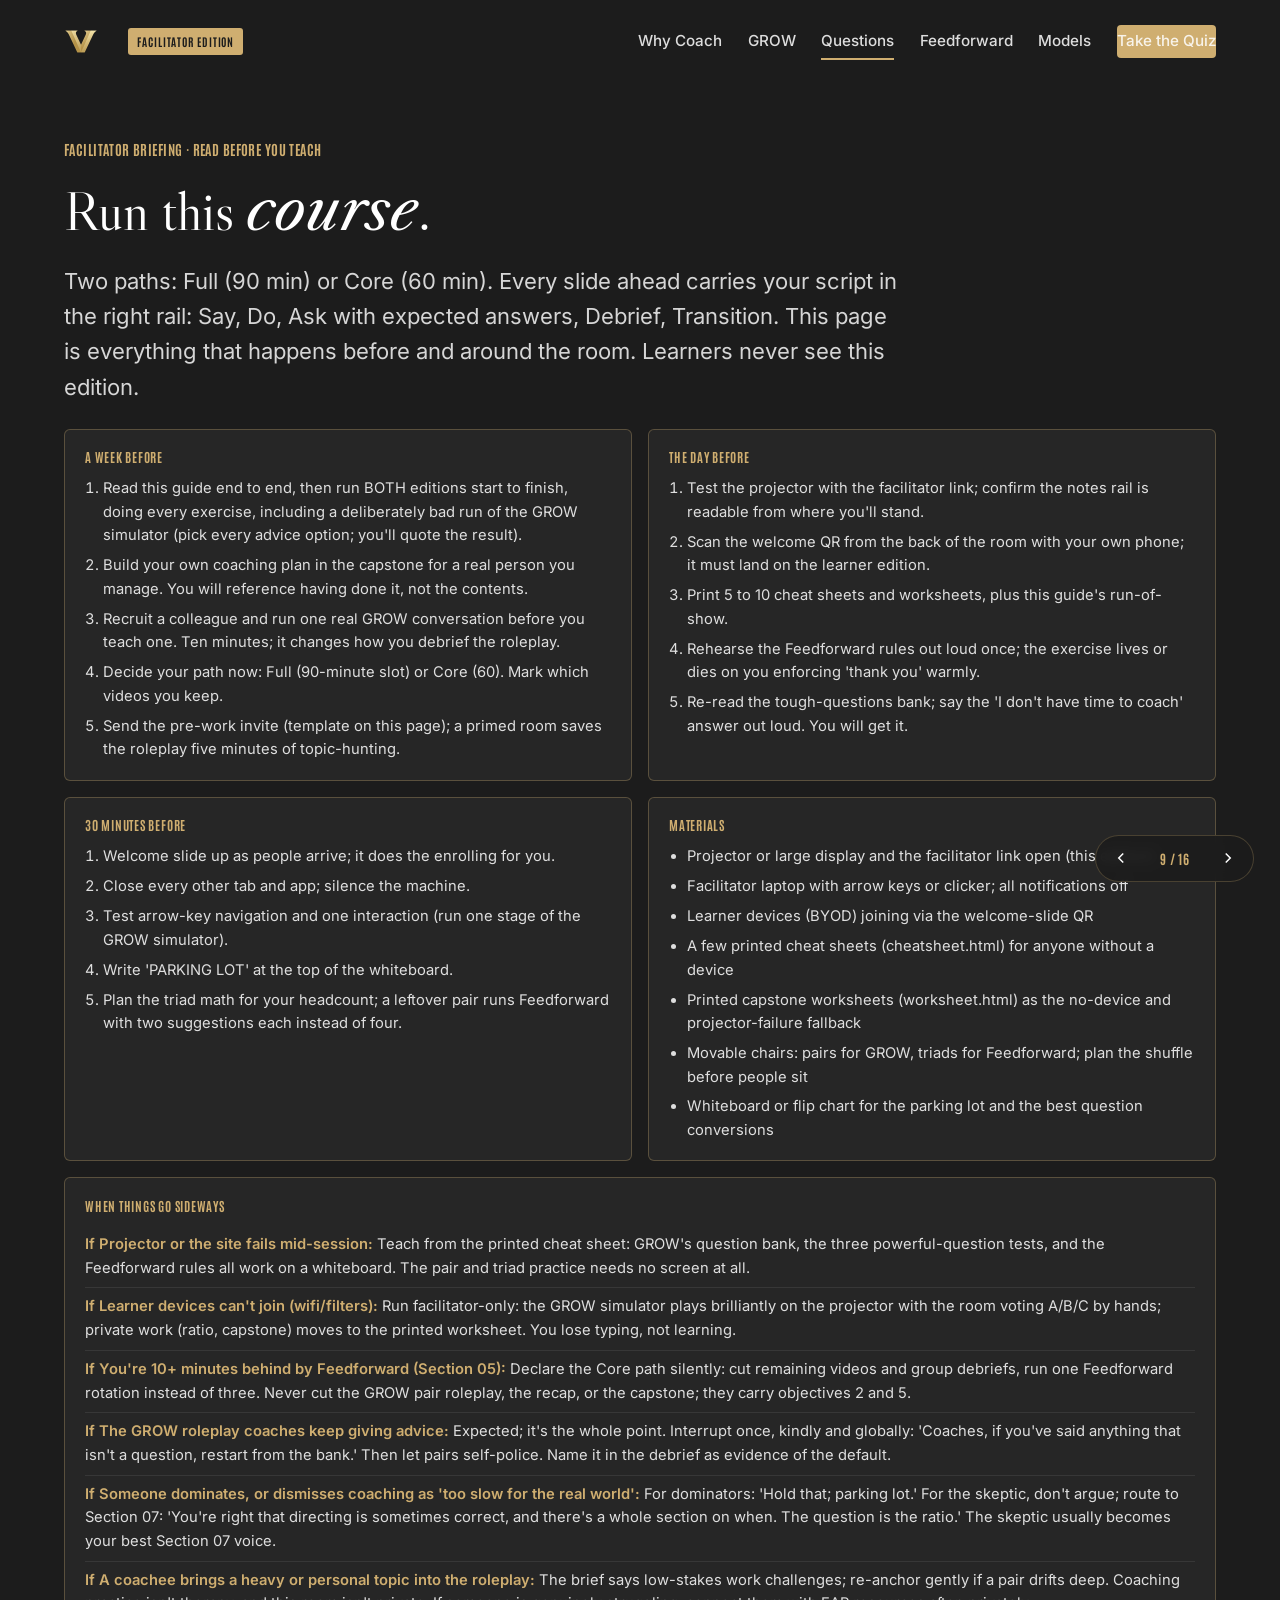
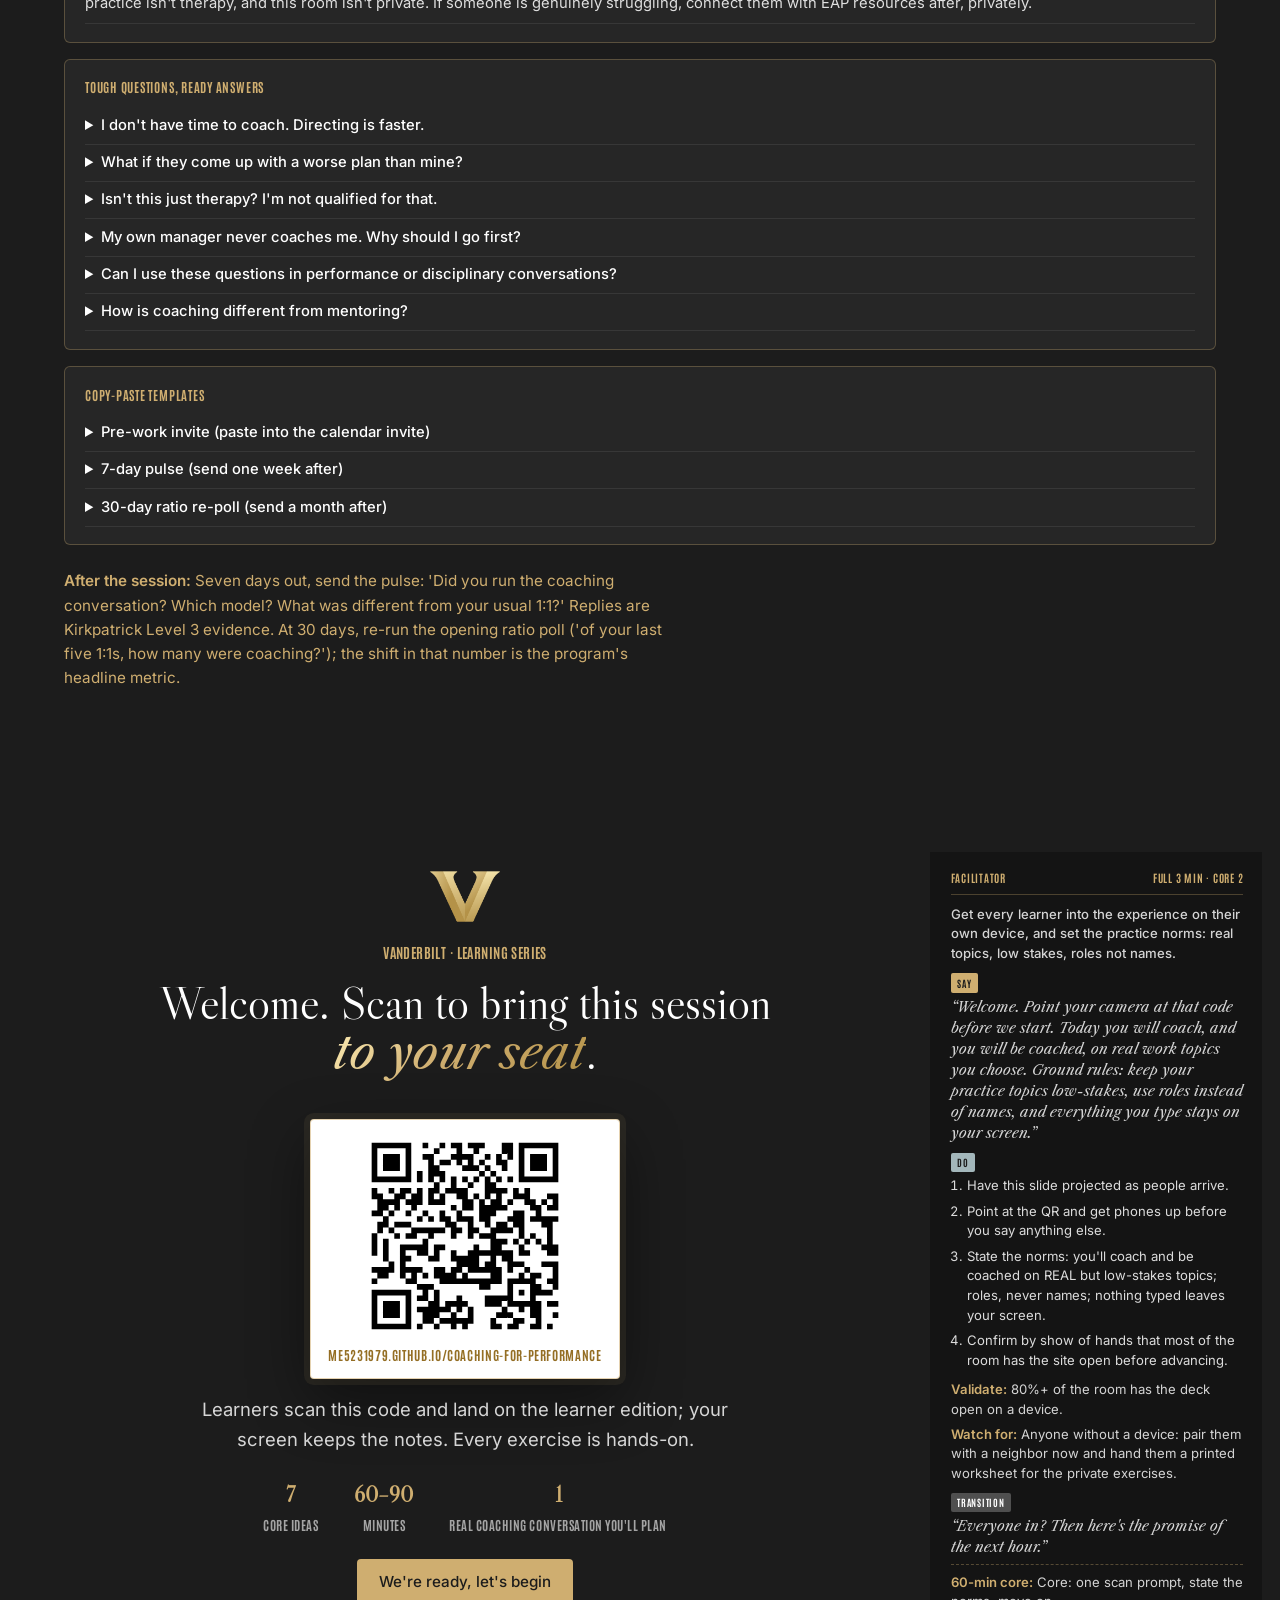
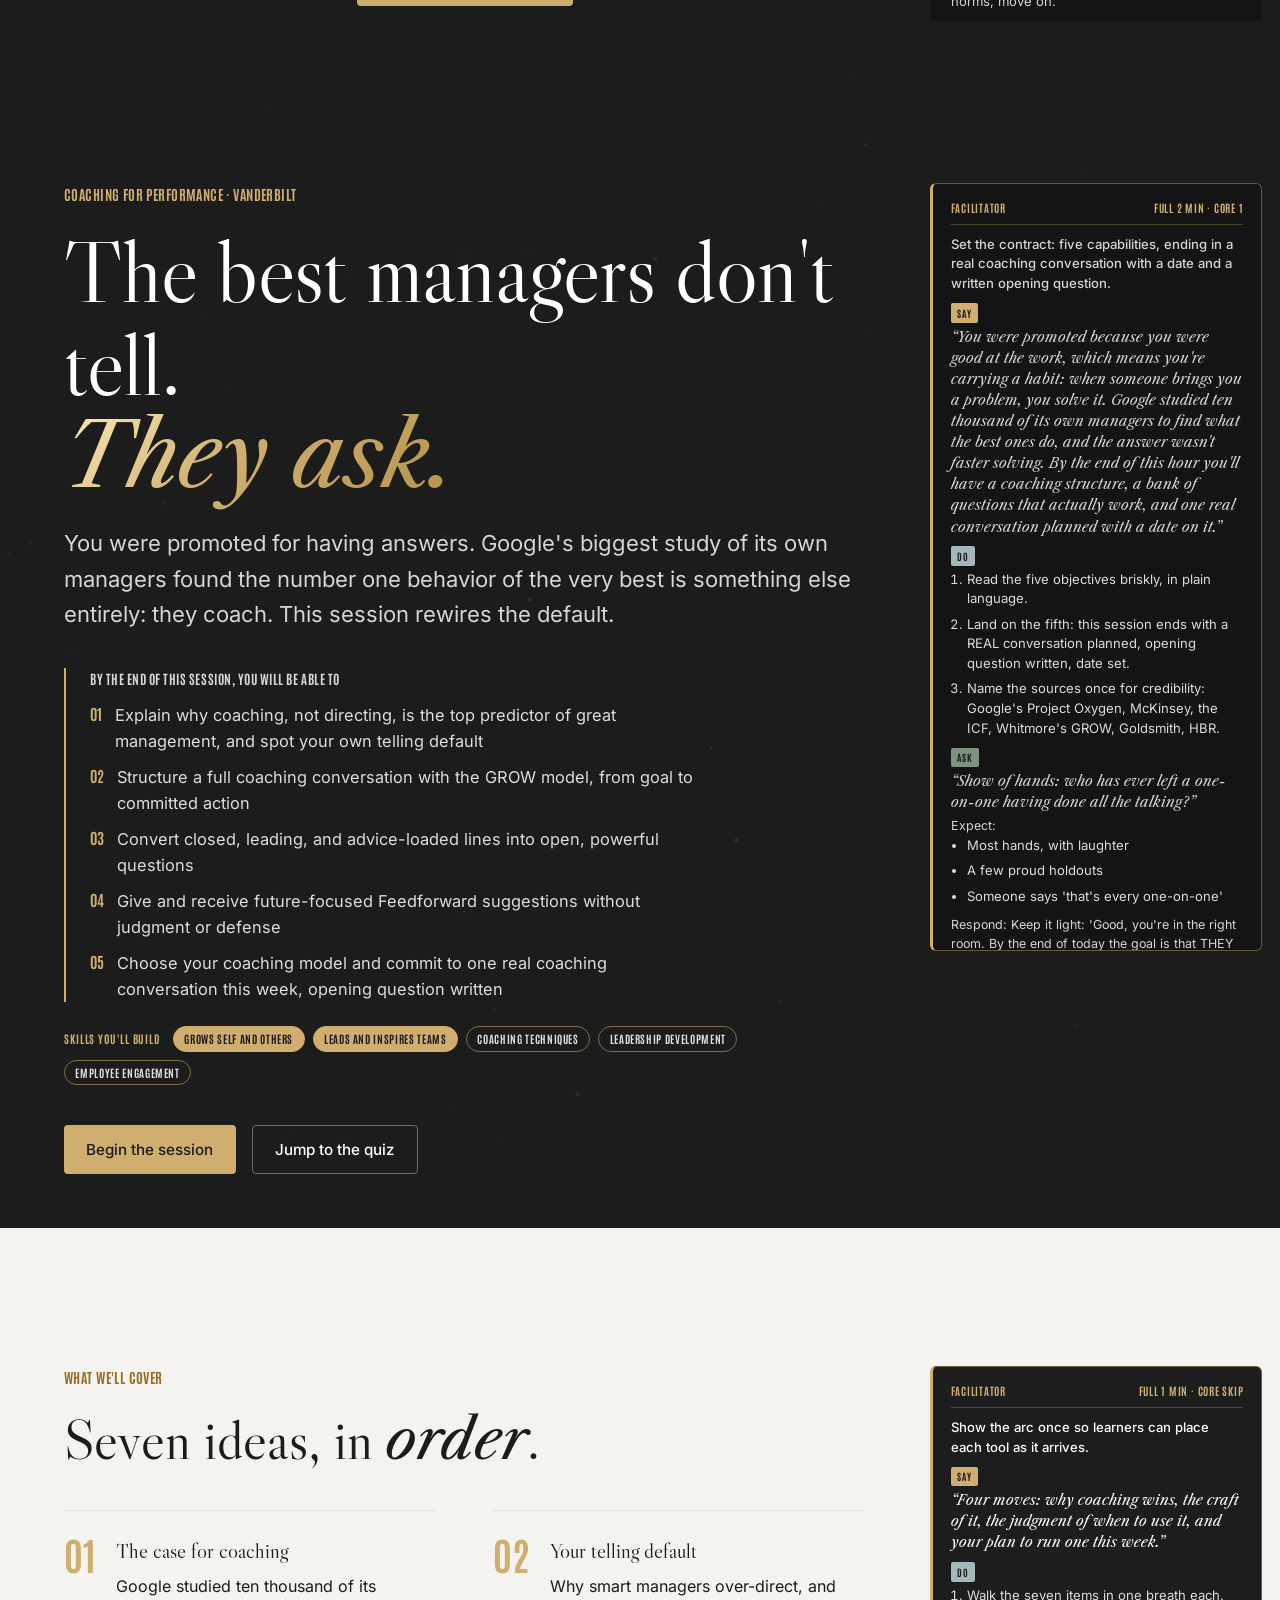
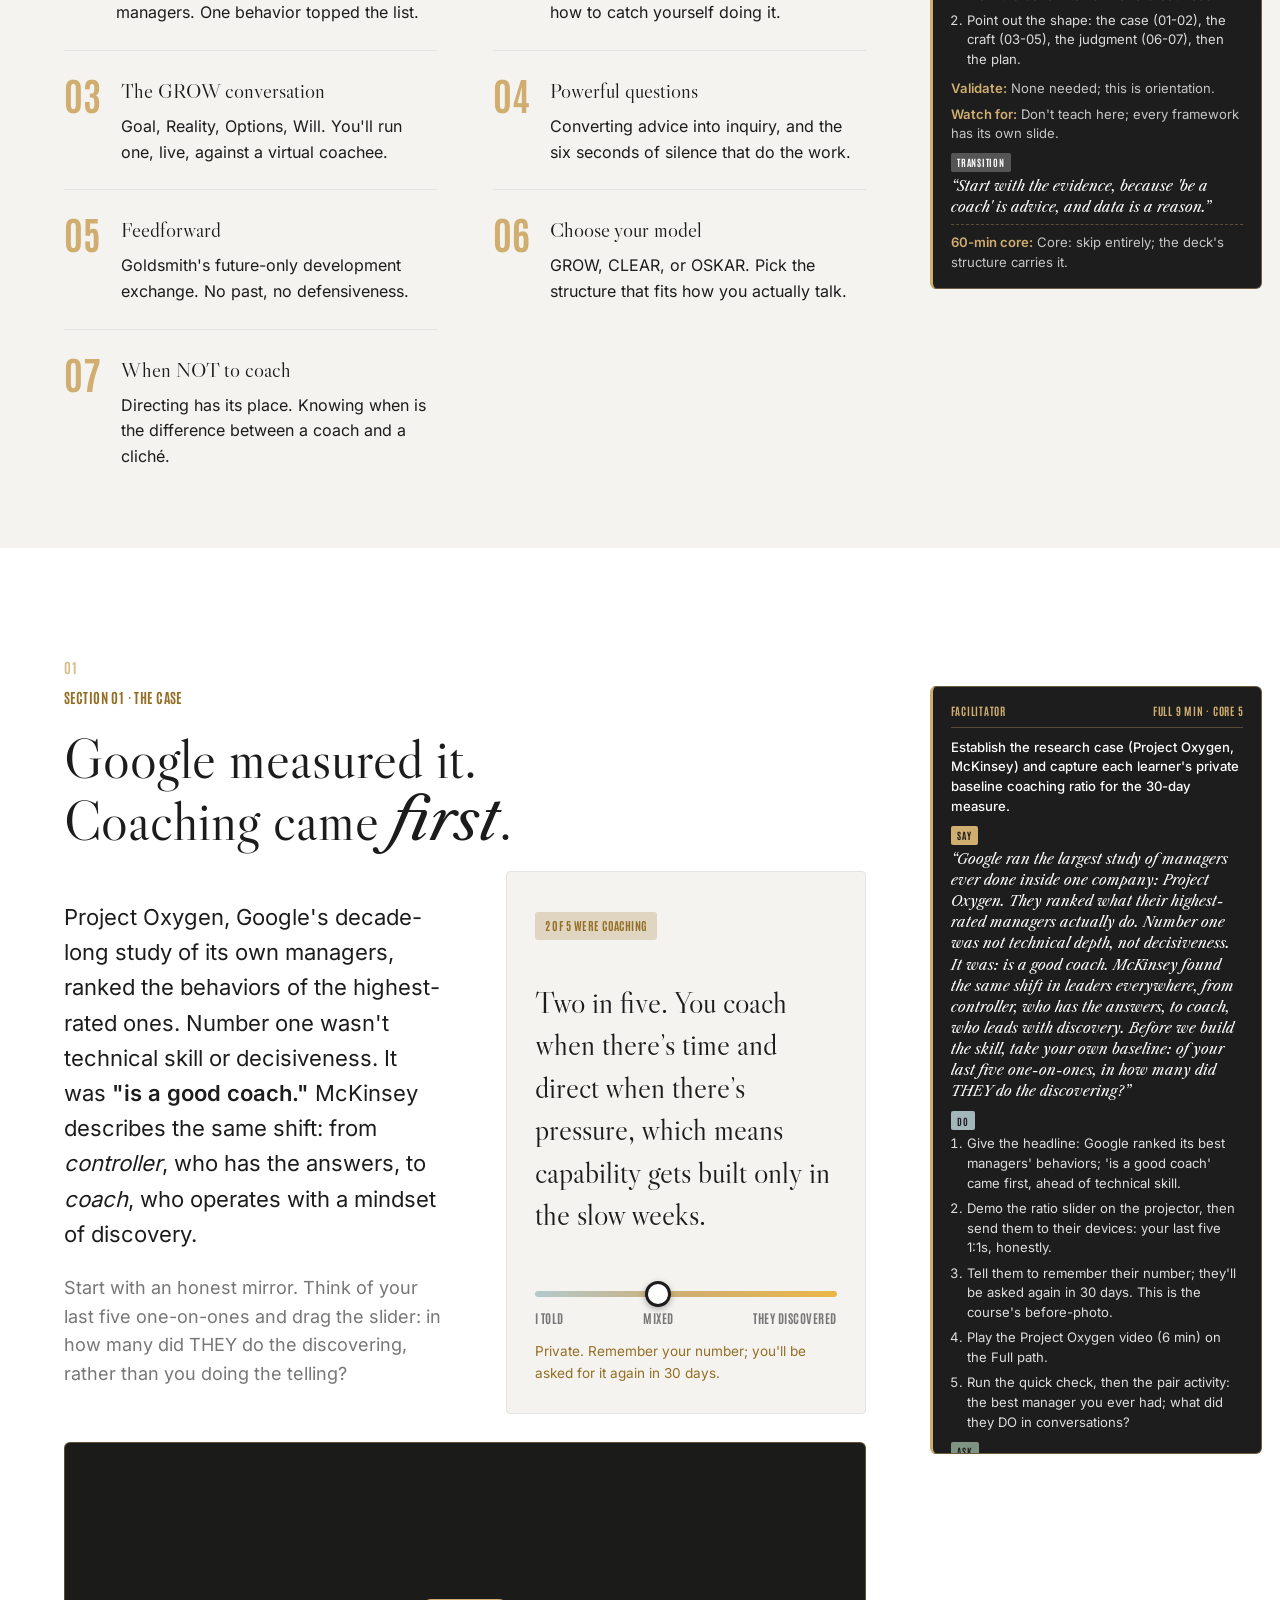
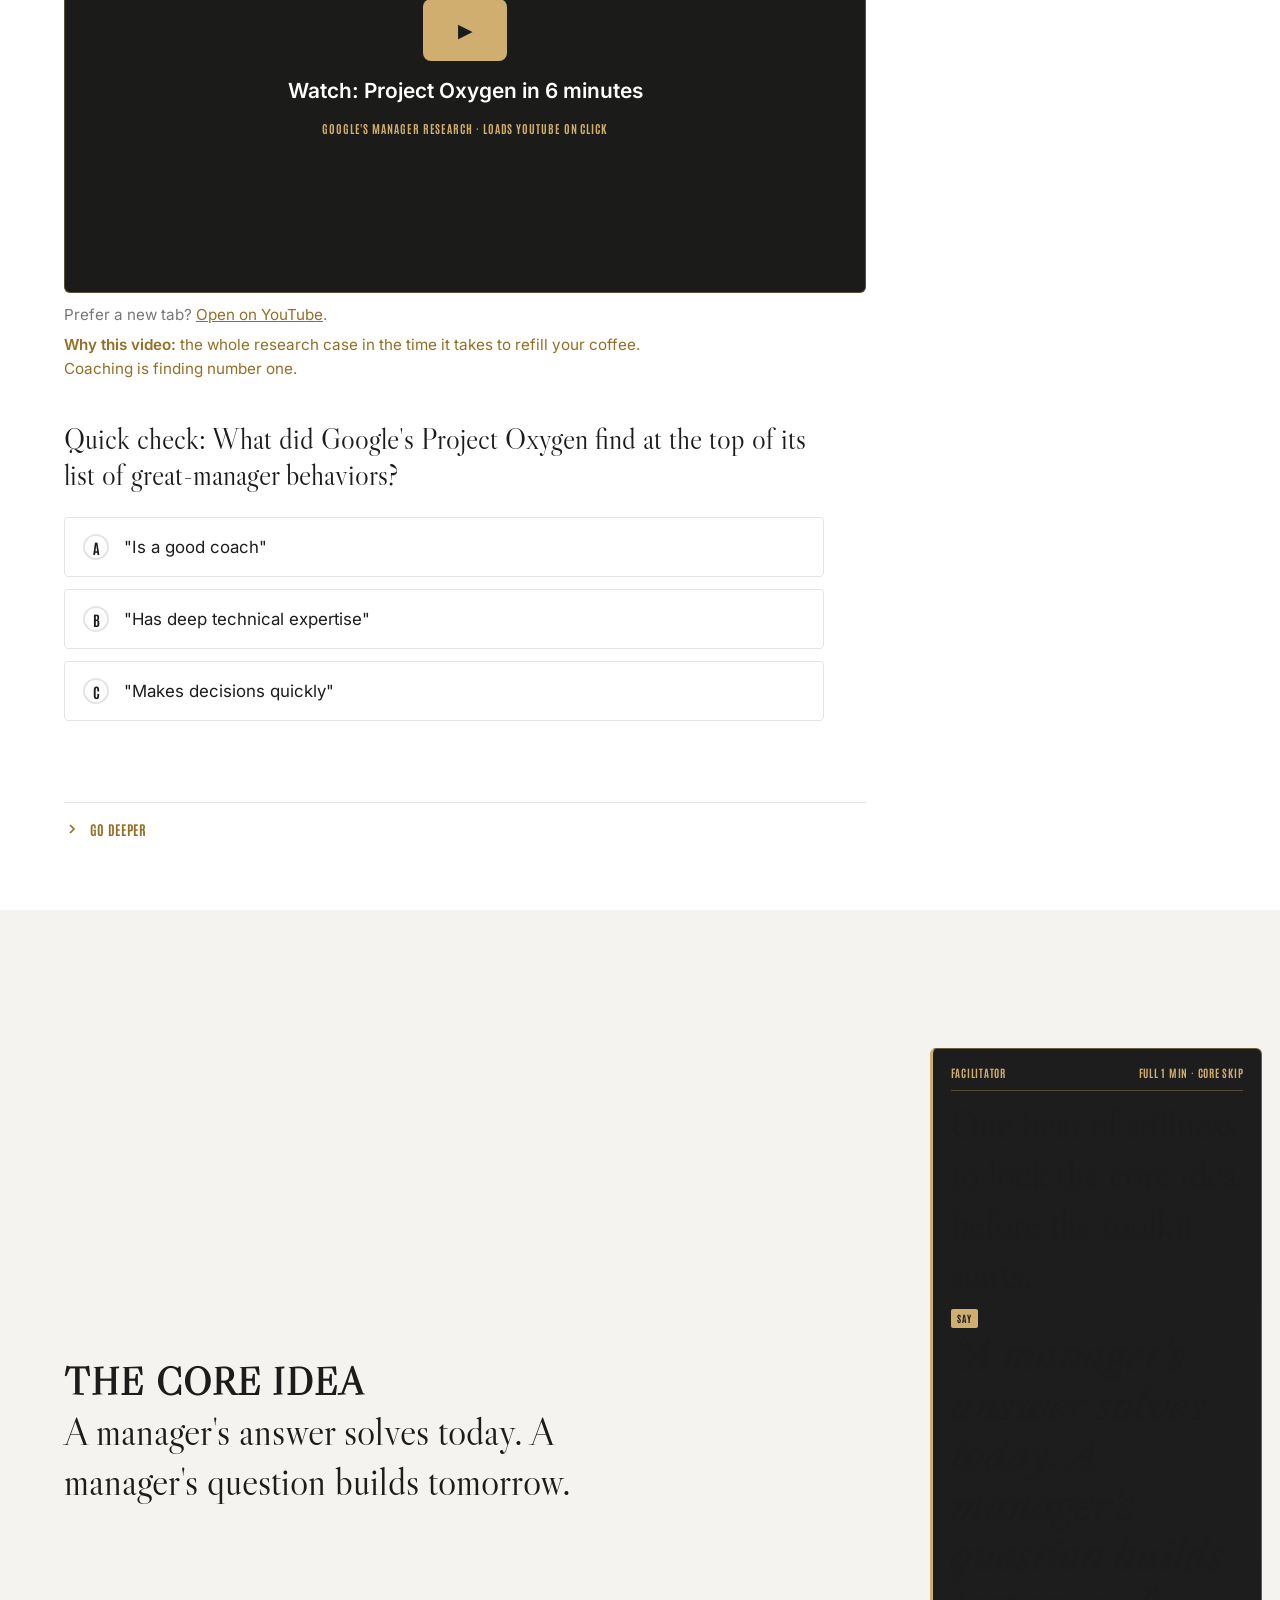
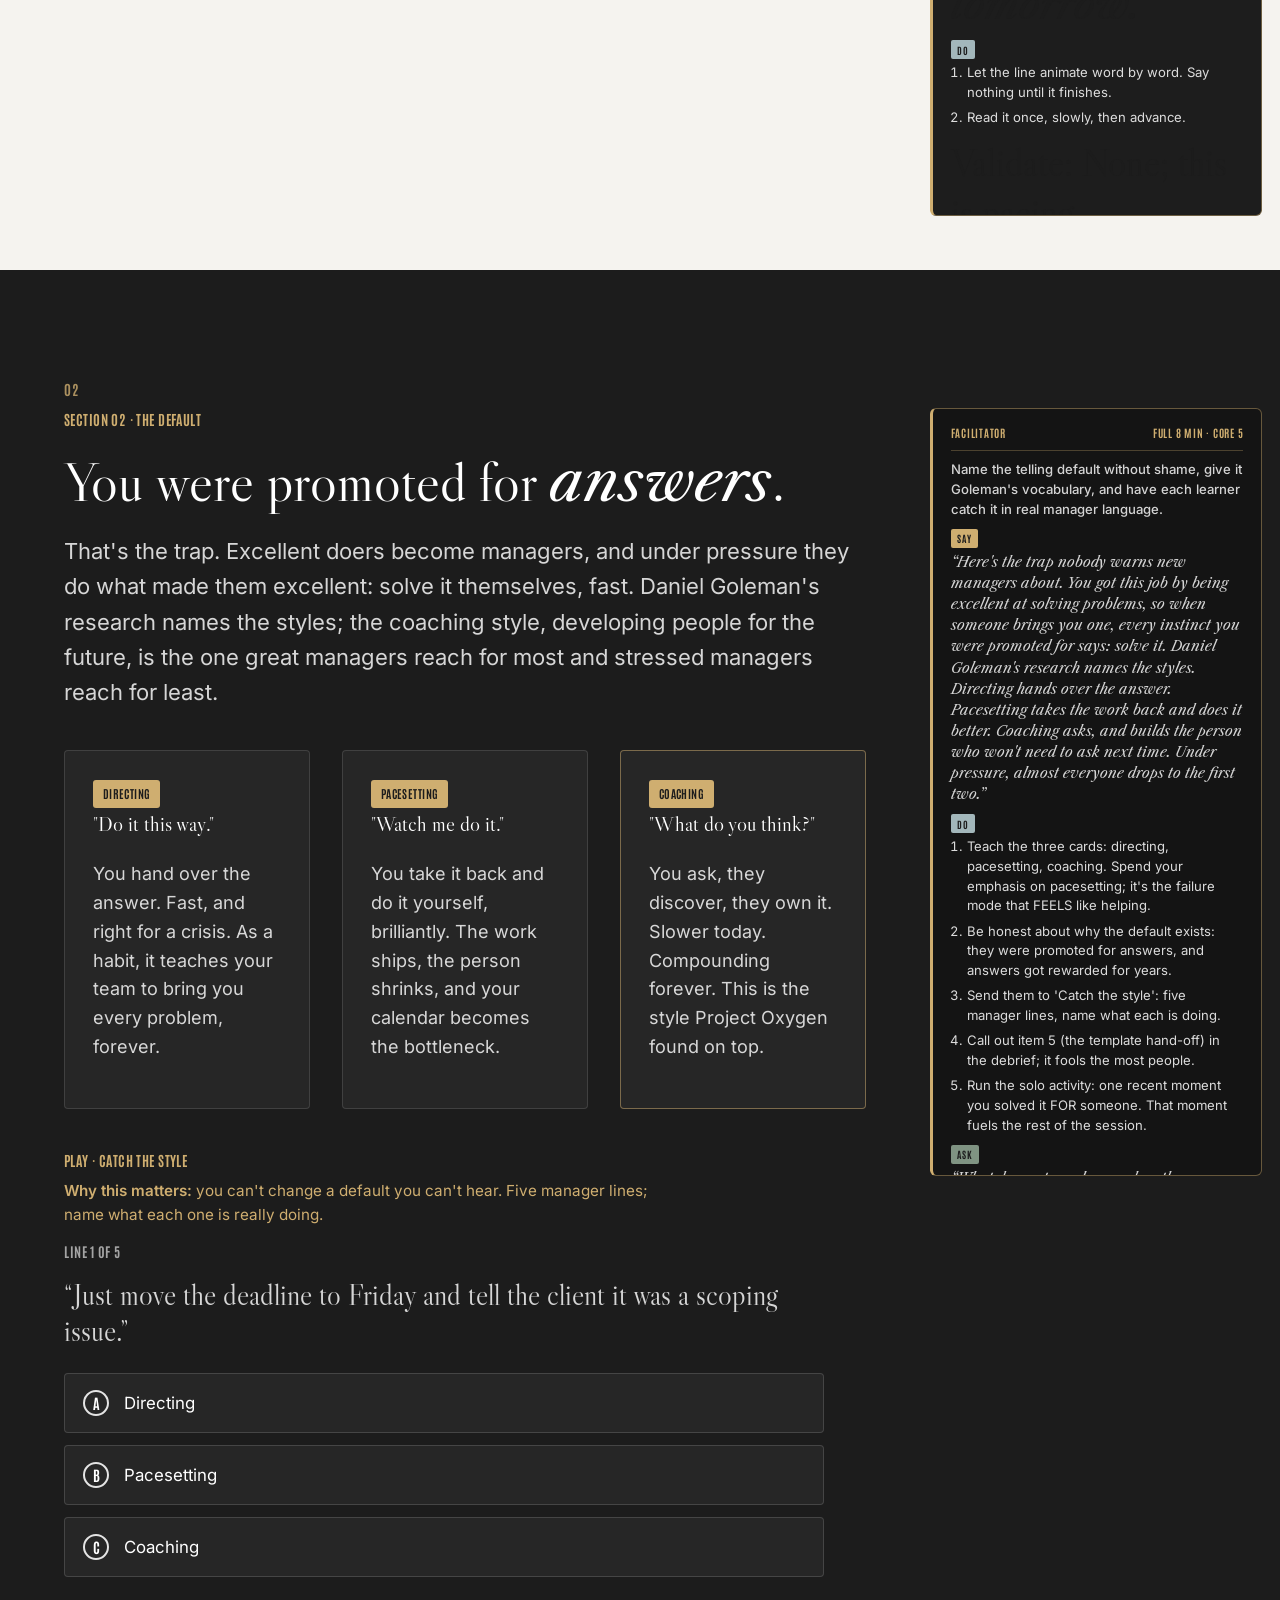
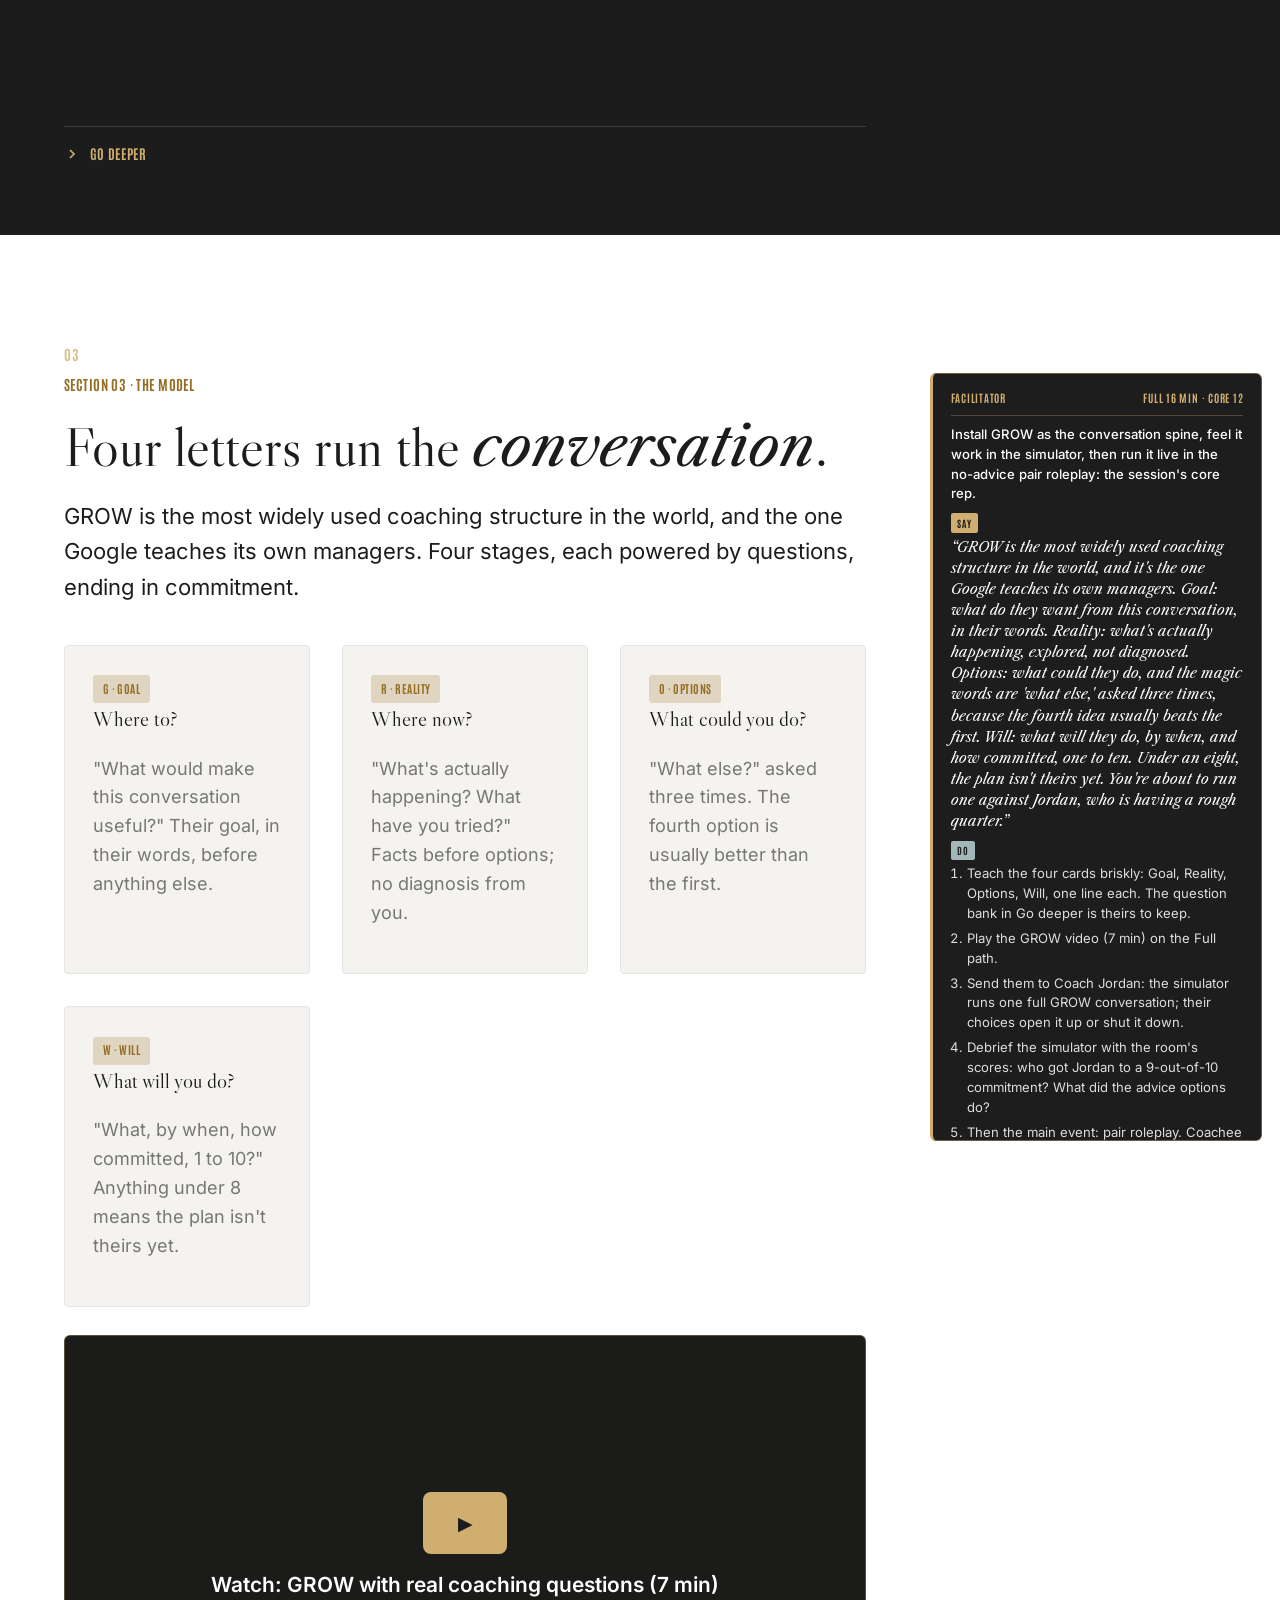
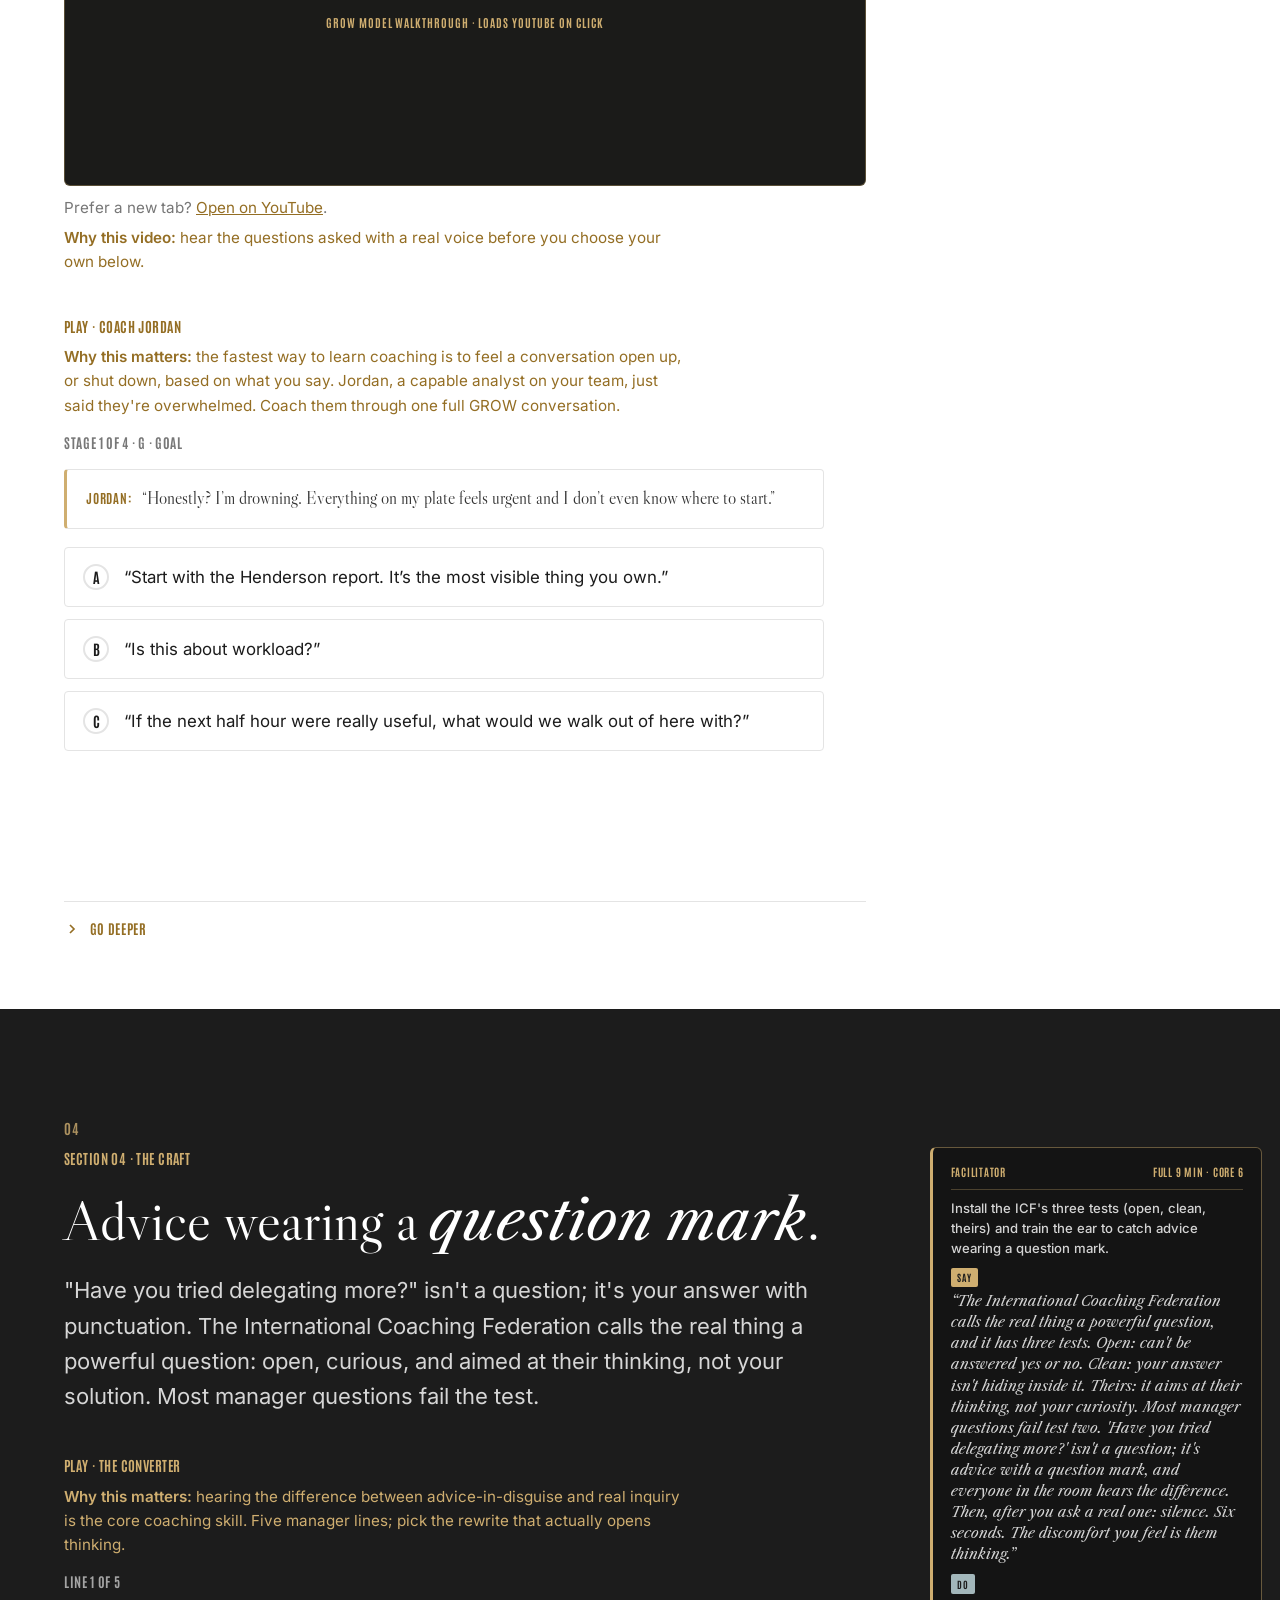
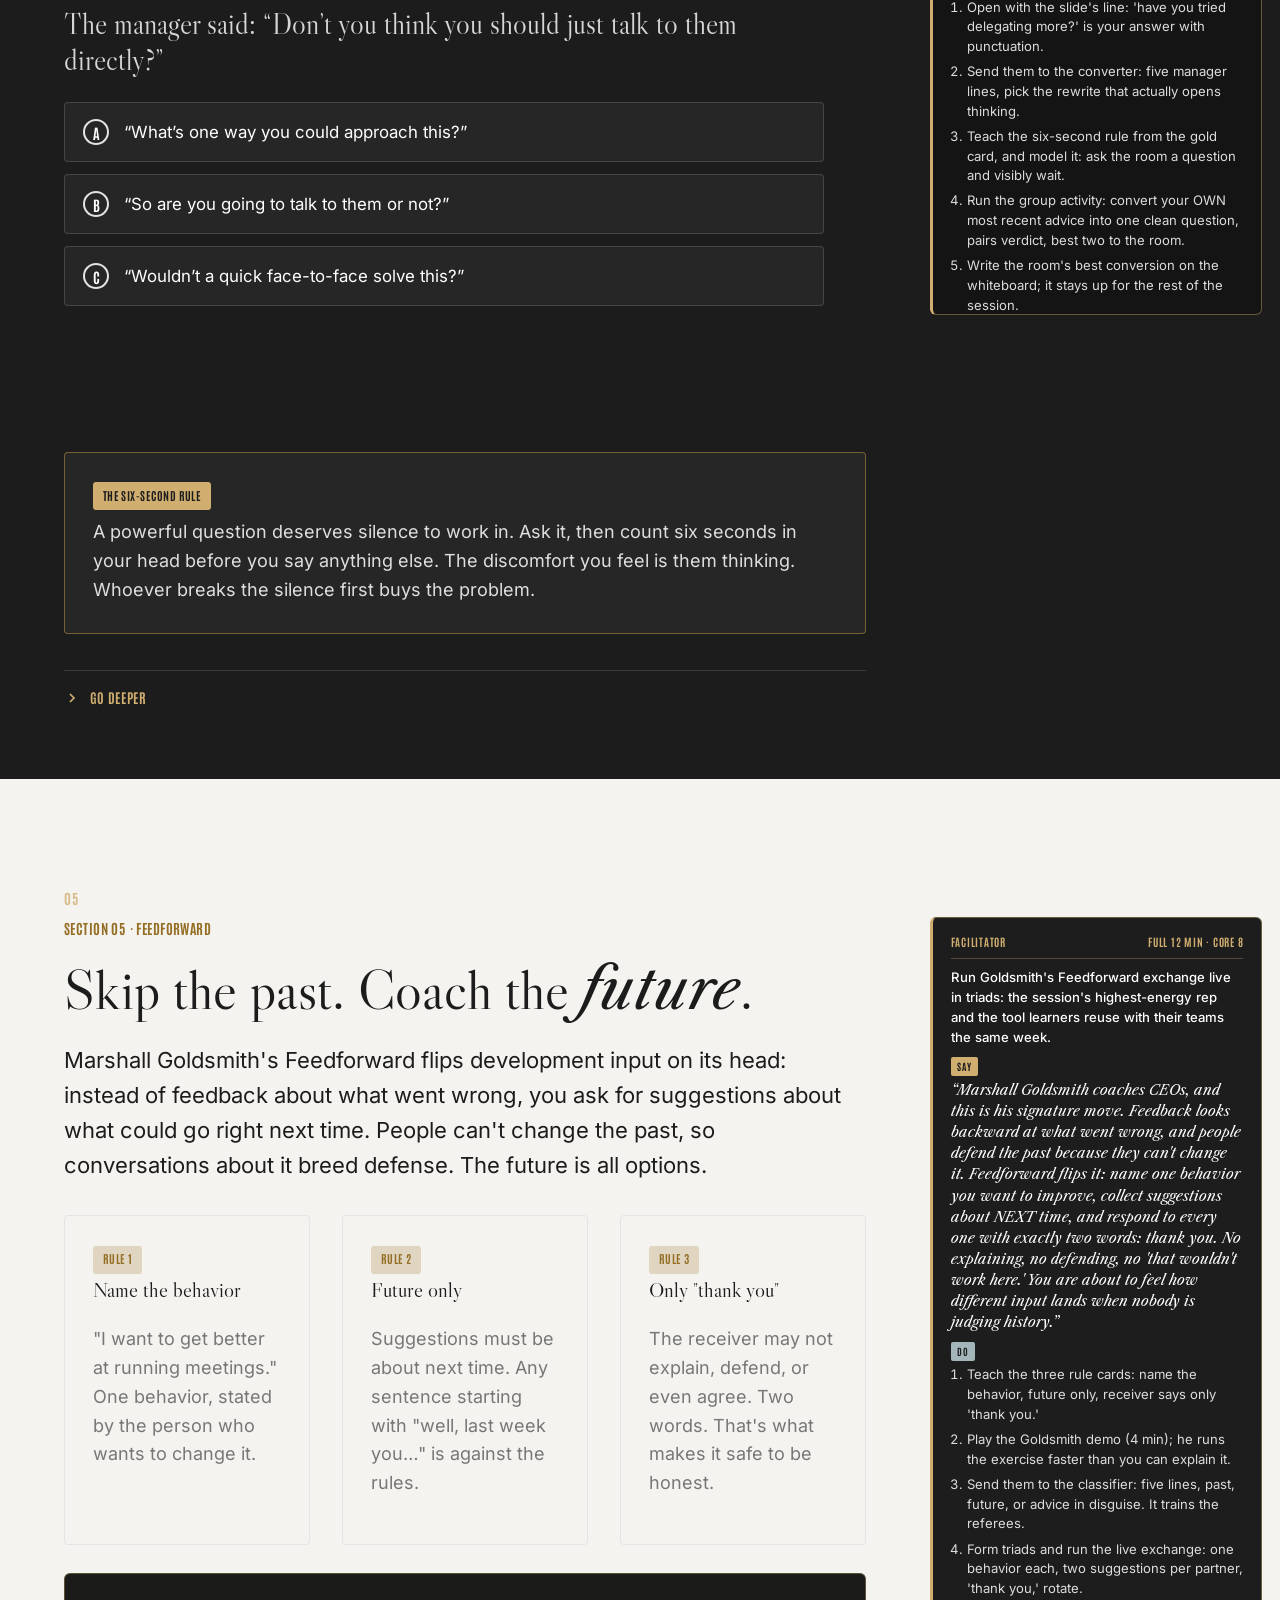
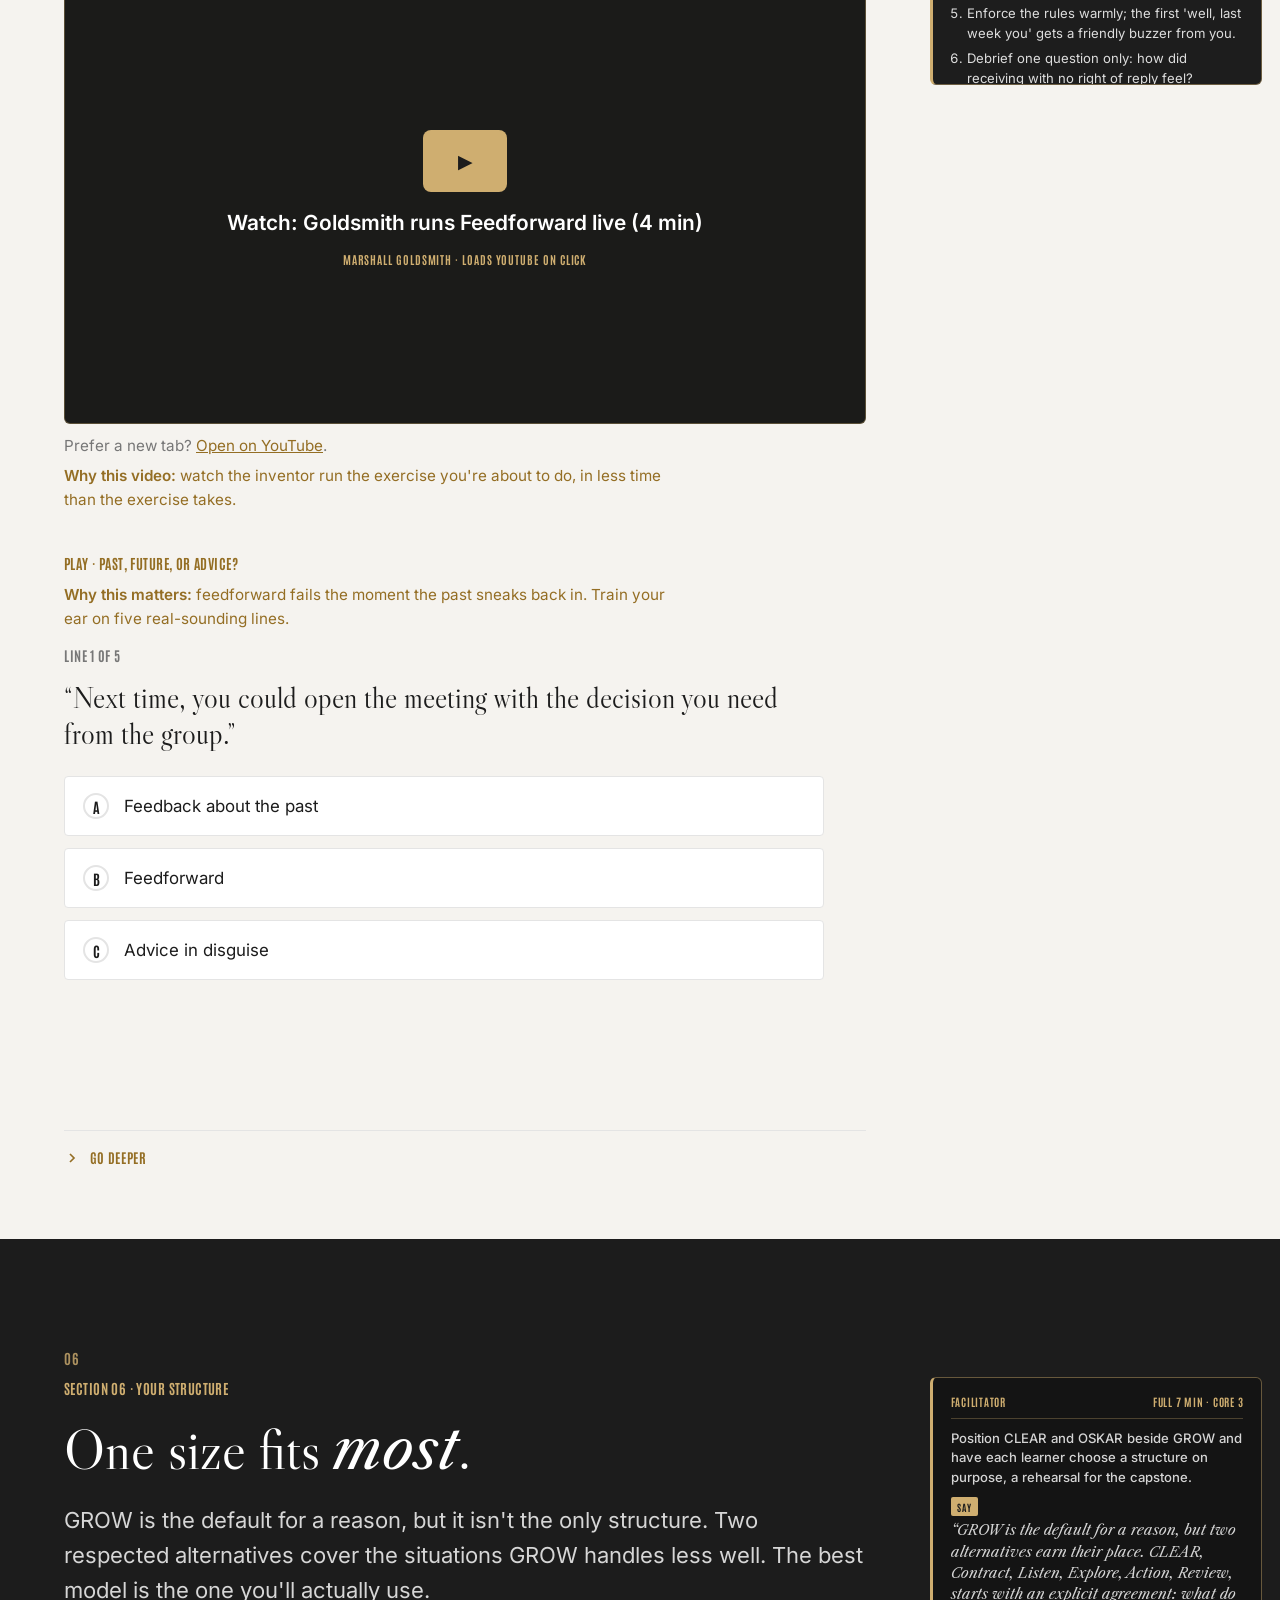
==== commit 41c487fe: "Add skills row to hero: VU core competencies + course skills Pill row under the objectives (Skills y" ====
--- a/facilitator/index.html
+++ b/facilitator/index.html
@@ -24,6 +24,17 @@
 <link rel="preload" href="../assets/fonts/inter-latin-400-normal.woff2" as="font" type="font/woff2" crossorigin>
 
 <link rel="stylesheet" href="../assets/css/styles.css?v=1">
+<style>
+  /* skill pills (course-level) */
+  .skills { display: flex; flex-wrap: wrap; gap: .5rem; align-items: center; margin-top: 1.5rem; }
+  .skills__label { font-family: var(--font-condensed); font-weight: 700; text-transform: uppercase;
+    letter-spacing: .08em; font-size: .7rem; color: var(--vu-gold-flat); margin-right: .25rem; }
+  .skillpill { display: inline-block; font-family: var(--font-condensed); font-weight: 700;
+    text-transform: uppercase; letter-spacing: .06em; font-size: .68rem; line-height: 1.3;
+    padding: .3rem .65rem; border-radius: 999px; border: 1px solid rgba(207,174,112,.55);
+    color: rgba(255,255,255,.85); }
+  .skillpill--core { background: var(--vu-gold-flat); border-color: var(--vu-gold-flat); color: var(--vu-black); }
+</style>
 
 <style>
 /* ============ facilitator edition ============ */
@@ -172,6 +183,14 @@
           <li>Choose your coaching model and commit to one real coaching conversation this week, opening question written</li>
         </ol>
       </div>
+      <div class="skills" data-reveal aria-label="Skills this course builds">
+        <span class="skills__label">Skills you'll build</span>
+        <span class="skillpill skillpill--core">Grows self and others</span>
+        <span class="skillpill skillpill--core">Leads and inspires teams</span>
+        <span class="skillpill">Coaching Techniques</span>
+        <span class="skillpill">Leadership Development</span>
+        <span class="skillpill">Employee Engagement</span>
+      </div>
       <div class="hero__cta" data-reveal>
         <a class="btn" href="#s-case">Begin the session</a>
         <a class="btn btn--ghost" href="#s-recap">Jump to the quiz</a>
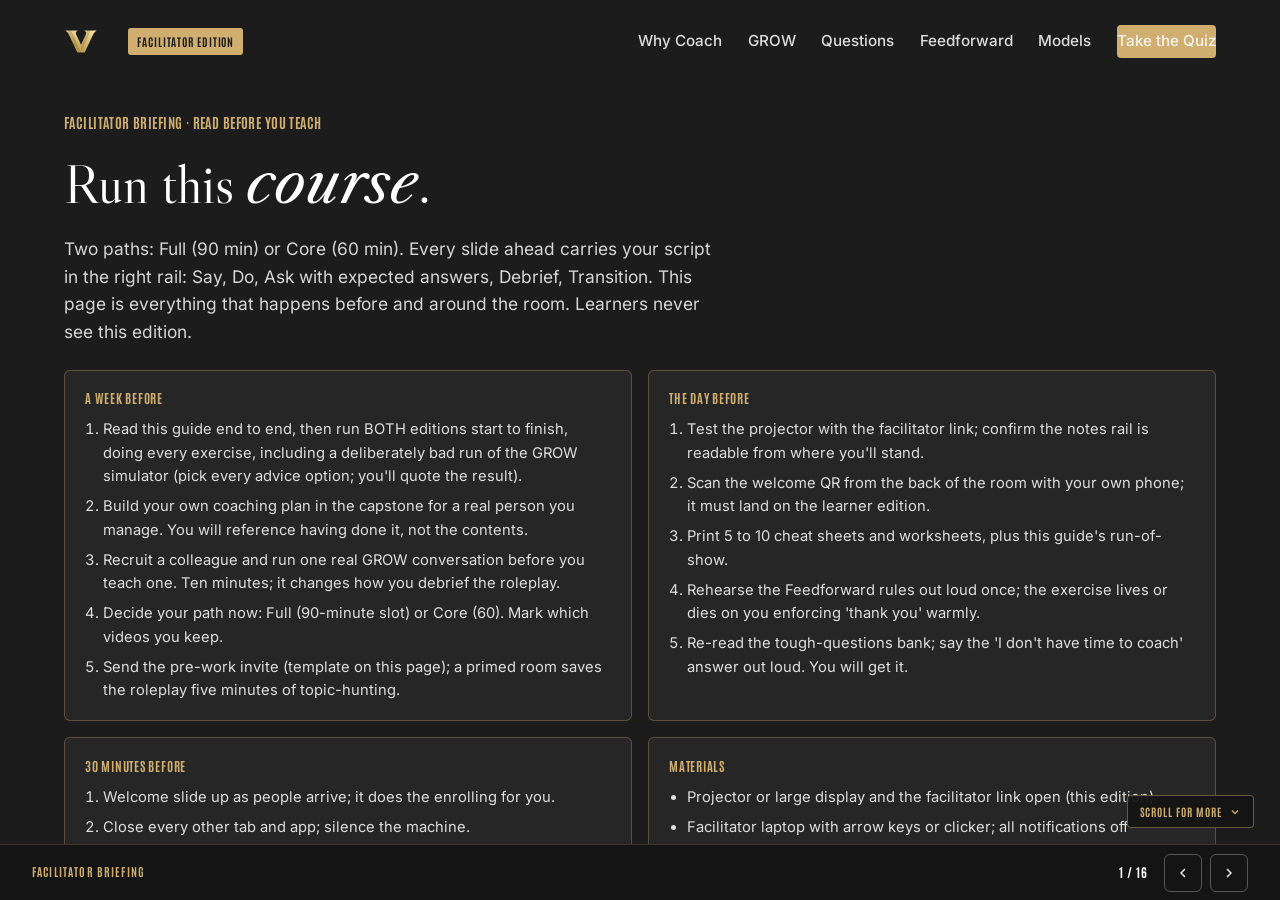
==== commit f3e13e5c: "Left-to-right deck, bottom nav bar, scroll hint, self-paced web edition Same formatting as AI Basics" ====
--- a/facilitator/index.html
+++ b/facilitator/index.html
@@ -23,7 +23,7 @@
 <link rel="preload" href="../assets/fonts/libre-caslon-display-latin-400-normal.woff2" as="font" type="font/woff2" crossorigin>
 <link rel="preload" href="../assets/fonts/inter-latin-400-normal.woff2" as="font" type="font/woff2" crossorigin>
 
-<link rel="stylesheet" href="../assets/css/styles.css?v=1">
+<link rel="stylesheet" href="../assets/css/styles.css?v=11">
 <style>
   /* skill pills (course-level) */
   .skills { display: flex; flex-wrap: wrap; gap: .5rem; align-items: center; margin-top: 1.5rem; }
@@ -115,13 +115,17 @@
   </nav>
 </header>
 
-<!-- deck dot rail + control bar -->
-<div class="dots" id="dots" role="navigation" aria-label="Slide navigation"></div>
-<div class="deckbar" role="group" aria-label="Presentation controls">
-  <button id="deckPrev" aria-label="Previous slide"><svg viewBox="0 0 24 24" fill="none" stroke="currentColor" stroke-width="2"><polyline points="15 18 9 12 15 6"/></svg></button>
-  <span class="deckbar__count" id="deckCount">1 / 15</span>
-  <button id="deckNext" aria-label="Next slide"><svg viewBox="0 0 24 24" fill="none" stroke="currentColor" stroke-width="2"><polyline points="9 18 15 12 9 6"/></svg></button>
+<!-- bottom navigation bar -->
+<div class="bottombar" role="group" aria-label="Presentation controls">
+  <span class="bottombar__title" id="barTitle"></span>
+  <div class="dots" id="dots" role="navigation" aria-label="Slide navigation"></div>
+  <div class="bottombar__ctrl">
+    <span class="bottombar__count" id="deckCount">1 / 15</span>
+    <button id="deckPrev" aria-label="Previous slide"><svg viewBox="0 0 24 24" fill="none" stroke="currentColor" stroke-width="2"><polyline points="15 18 9 12 15 6"/></svg></button>
+    <button id="deckNext" aria-label="Next slide"><svg viewBox="0 0 24 24" fill="none" stroke="currentColor" stroke-width="2"><polyline points="9 18 15 12 9 6"/></svg></button>
+  </div>
 </div>
+<button class="scrollhint" id="scrollHint" type="button" aria-label="Scroll for more on this screen">Scroll for more <svg viewBox="0 0 24 24" fill="none" stroke="currentColor" stroke-width="2.5" width="12" height="12" aria-hidden="true"><polyline points="6 9 12 15 18 9"/></svg></button>
 
 <main class="deck" id="top">
 
@@ -742,12 +746,7 @@
         <a class="btn btn--ghost" href="#s-recap">Retake the quiz</a>
       </div>
     </div>
-    <aside class="facnote" aria-label="Facilitator notes"><div class="facnote__head"><span>Facilitator</span><span>Full 3 min · Core 3</span></div><p class="facnote__purpose">Convert plans into public commitments, capture the Level 1 reaction check, and close the loop on the one next step.</p><div class="facnote__blk"><span class="facnote__tag t-say">Say</span><p class="facnote__script">&ldquo;Here's the whole session in one breath: the best managers ask, the structure is GROW, the questions are open and clean, the input is feedforward, and the judgment is matching the mode to the moment. You have a model, an opening question, and a date. Before you go: which model, and which day? Say it out loud.&rdquo;</p></div><div class="facnote__blk"><span class="facnote__tag t-do">Do</span><ol class="facnote__steps"><li>Read the featured card: the one next step is THE coaching conversation, within 7 days.</li><li>Run the fist-to-five (Level 1): 'On a fist to five, how ready do you feel to run your coaching conversation?' Scan and remember the number for your session log.</li><li>Run the commitment round, popcorn style: model and day, out loud or in chat. Opening questions from volunteers if energy is high.</li><li>Point at the cheat sheet and worksheet buttons.</li><li>Tell them about the 7-day pulse and the 30-day ratio re-poll, then land the last line and stop on time.</li></ol></div><div class="facnote__blk"><span class="facnote__tag t-ask">Ask</span><p class="facnote__script">&ldquo;Around the room, one line each: which model, and which day?&rdquo;</p><p class="facnote__mini">Expect:</p><ul class="facnote__steps"><li>'GROW, Thursday morning'</li><li>'OSKAR, tomorrow's one-on-one'</li><li>Some hesitation or 'next week sometime'</li></ul><p class="facnote__mini">Respond: Thank each one, no commentary. For hesitators: 'Name just the day; the plan already knows the rest.' If someone isn't ready, let it go gracefully; the 7-day pulse gives them a second chance.</p></div><div class="facnote__blk"><span class="facnote__tag t-deb">Debrief</span><p class="facnote__mini">The session's success metric isn't in this room; it's the ratio re-poll in 30 days. The conversations this week are how the number moves.</p></div><p class="facnote__meta"><b>Validate:</b> Fist-to-five mostly 3+ (Level 1); a majority state a model-and-day out loud or in chat. Count both; with the pulse and the 30-day ratio, that's your evidence chain.</p><p class="facnote__meta"><b>Watch for:</b> Commitment dodges ('when things calm down'). Convert one or two gently: 'Which day?' Things never calm down; calendars do.</p><div class="facnote__blk"><span class="facnote__tag t-tra">Transition</span><p class="facnote__script">&ldquo;Go ask the question. And when their answer surprises you, and it will, say the two words: what else?&rdquo;</p></div><p class="facnote__meta facnote__core"><b>60-min core:</b> Core: keep at full length; the commitment round IS the ending.</p></aside>
-  </section>
-
-</main>
-
-<!-- ============ FOOTER ============ -->
+  <!-- ============ FOOTER ============ -->
 <footer class="footer" aria-labelledby="footHead">
   <div class="wrap">
     <div class="footer__grid">
@@ -772,6 +771,7 @@
           <li><a href="#s-recap">Knowledge Check</a></li>
           <li><a href="#s-plan">My Coaching Plan</a></li>
           <li><a href="#s-close">Your Next Step</a></li>
+          <li><a href="web/">Self-paced version</a></li>
           <li><a href="https://me5231979.github.io/Course_Library/">Course Library</a></li>
           <li><a href="#top">Start Over</a></li>
         </ul>
@@ -783,8 +783,14 @@
     </div>
   </div>
 </footer>
+    <aside class="facnote" aria-label="Facilitator notes"><div class="facnote__head"><span>Facilitator</span><span>Full 3 min · Core 3</span></div><p class="facnote__purpose">Convert plans into public commitments, capture the Level 1 reaction check, and close the loop on the one next step.</p><div class="facnote__blk"><span class="facnote__tag t-say">Say</span><p class="facnote__script">&ldquo;Here's the whole session in one breath: the best managers ask, the structure is GROW, the questions are open and clean, the input is feedforward, and the judgment is matching the mode to the moment. You have a model, an opening question, and a date. Before you go: which model, and which day? Say it out loud.&rdquo;</p></div><div class="facnote__blk"><span class="facnote__tag t-do">Do</span><ol class="facnote__steps"><li>Read the featured card: the one next step is THE coaching conversation, within 7 days.</li><li>Run the fist-to-five (Level 1): 'On a fist to five, how ready do you feel to run your coaching conversation?' Scan and remember the number for your session log.</li><li>Run the commitment round, popcorn style: model and day, out loud or in chat. Opening questions from volunteers if energy is high.</li><li>Point at the cheat sheet and worksheet buttons.</li><li>Tell them about the 7-day pulse and the 30-day ratio re-poll, then land the last line and stop on time.</li></ol></div><div class="facnote__blk"><span class="facnote__tag t-ask">Ask</span><p class="facnote__script">&ldquo;Around the room, one line each: which model, and which day?&rdquo;</p><p class="facnote__mini">Expect:</p><ul class="facnote__steps"><li>'GROW, Thursday morning'</li><li>'OSKAR, tomorrow's one-on-one'</li><li>Some hesitation or 'next week sometime'</li></ul><p class="facnote__mini">Respond: Thank each one, no commentary. For hesitators: 'Name just the day; the plan already knows the rest.' If someone isn't ready, let it go gracefully; the 7-day pulse gives them a second chance.</p></div><div class="facnote__blk"><span class="facnote__tag t-deb">Debrief</span><p class="facnote__mini">The session's success metric isn't in this room; it's the ratio re-poll in 30 days. The conversations this week are how the number moves.</p></div><p class="facnote__meta"><b>Validate:</b> Fist-to-five mostly 3+ (Level 1); a majority state a model-and-day out loud or in chat. Count both; with the pulse and the 30-day ratio, that's your evidence chain.</p><p class="facnote__meta"><b>Watch for:</b> Commitment dodges ('when things calm down'). Convert one or two gently: 'Which day?' Things never calm down; calendars do.</p><div class="facnote__blk"><span class="facnote__tag t-tra">Transition</span><p class="facnote__script">&ldquo;Go ask the question. And when their answer surprises you, and it will, say the two words: what else?&rdquo;</p></div><p class="facnote__meta facnote__core"><b>60-min core:</b> Core: keep at full length; the commitment round IS the ending.</p></aside>
+  </section>
+
+</main>
+
+
 
 <script src="../assets/js/qrcode.js?v=1"></script>
-<script src="../assets/js/main.js?v=1"></script>
+<script src="../assets/js/main.js?v=11"></script>
 </body>
 </html>
--- a/assets/css/styles.css
+++ b/assets/css/styles.css
@@ -724,3 +724,52 @@
   font-family: var(--font-serif); font-size: 1.08rem; line-height: 1.5; color: #333; }
 .growsim__coachee b { font-family: var(--font-condensed); font-style: normal; text-transform: uppercase;
   letter-spacing: .06em; font-size: .8rem; color: var(--vu-oak); margin-right: .4rem; }
+
+/* ============ horizontal deck (advance left to right) ============ */
+html, body { height: 100%; }
+body { overflow: hidden; }
+.deck { display: flex; flex-direction: row; overflow-x: auto; overflow-y: hidden;
+  scroll-snap-type: x mandatory; height: 100vh; height: 100dvh; scrollbar-width: none; }
+.deck::-webkit-scrollbar { display: none; }
+.slide { flex: 0 0 100vw; width: 100vw; max-width: 100vw; height: 100vh; height: 100dvh;
+  min-height: 0; overflow-y: auto; overflow-x: hidden; scroll-snap-align: start;
+  scroll-snap-stop: always; justify-content: flex-start;
+  padding: calc(var(--nav-h) + clamp(1.25rem, 3vh, 2.5rem)) 0 calc(56px + clamp(1.25rem, 3vh, 2.25rem)); }
+.slide > .wrap { margin-top: auto; margin-bottom: auto; }
+@media (prefers-reduced-motion: no-preference) { .deck { scroll-behavior: smooth; } }
+.slide .lead { font-size: clamp(1rem, 1.35vw, 1.2rem); }
+.yt__alt { display: none; }
+.slide .footer { margin-top: clamp(2rem, 5vh, 4rem); padding: clamp(1.25rem, 3vh, 2rem) 0 1.25rem; font-size: .85rem; }
+.slide .footer img { max-width: 200px; }
+
+/* ============ bottom navigation bar ============ */
+.bottombar { position: fixed; left: 0; right: 0; bottom: 0; z-index: 95; height: 56px;
+  background: #141414; border-top: 1px solid rgba(207,174,112,.22);
+  display: flex; align-items: center; justify-content: space-between;
+  padding: 0 clamp(1rem, 2.5vw, 2.5rem); gap: 1rem; }
+.bottombar__title { font-family: var(--font-condensed); font-weight: 700; text-transform: uppercase;
+  letter-spacing: .1em; font-size: .72rem; color: var(--vu-gold-flat); white-space: nowrap;
+  overflow: hidden; text-overflow: ellipsis; max-width: 30vw; }
+.bottombar .dots { position: static; transform: none; display: flex; flex-direction: row; gap: 11px; }
+.bottombar__ctrl { display: flex; align-items: center; gap: .5rem; }
+.bottombar__count { font-family: var(--font-condensed); font-weight: 700; letter-spacing: .08em;
+  font-size: .78rem; color: #fff; margin-right: .5rem; }
+.bottombar__ctrl button { width: 38px; height: 38px; border: 1px solid rgba(255,255,255,.28);
+  border-radius: 6px; background: transparent; color: #fff; display: grid; place-items: center;
+  cursor: pointer; transition: border-color .2s var(--ease), background .2s var(--ease); }
+.bottombar__ctrl button:hover { border-color: var(--vu-gold-flat); background: rgba(207,174,112,.12); }
+.bottombar__ctrl button svg { width: 16px; height: 16px; }
+@media (max-width: 900px) { .bottombar .dots { display: none; } .bottombar__title { max-width: 45vw; } }
+.deckbar { display: none; }
+
+/* ============ scroll-for-more indicator ============ */
+.scrollhint { position: fixed; right: clamp(14px, 2vw, 28px); bottom: 72px; z-index: 96;
+  display: none; align-items: center; gap: .45rem;
+  font-family: var(--font-condensed); font-weight: 700; text-transform: uppercase;
+  letter-spacing: .09em; font-size: .68rem; color: var(--vu-gold-flat);
+  background: rgba(20,20,20,.92); border: 1px solid rgba(207,174,112,.45); border-radius: 4px;
+  padding: .5rem .75rem; cursor: pointer; }
+.scrollhint.show { display: inline-flex; animation: hintPulse 2.2s ease-in-out infinite; }
+.scrollhint svg { display: block; }
+@keyframes hintPulse { 0%, 100% { transform: translateY(0); } 50% { transform: translateY(3px); } }
+@media (prefers-reduced-motion: reduce) { .scrollhint.show { animation: none; } }
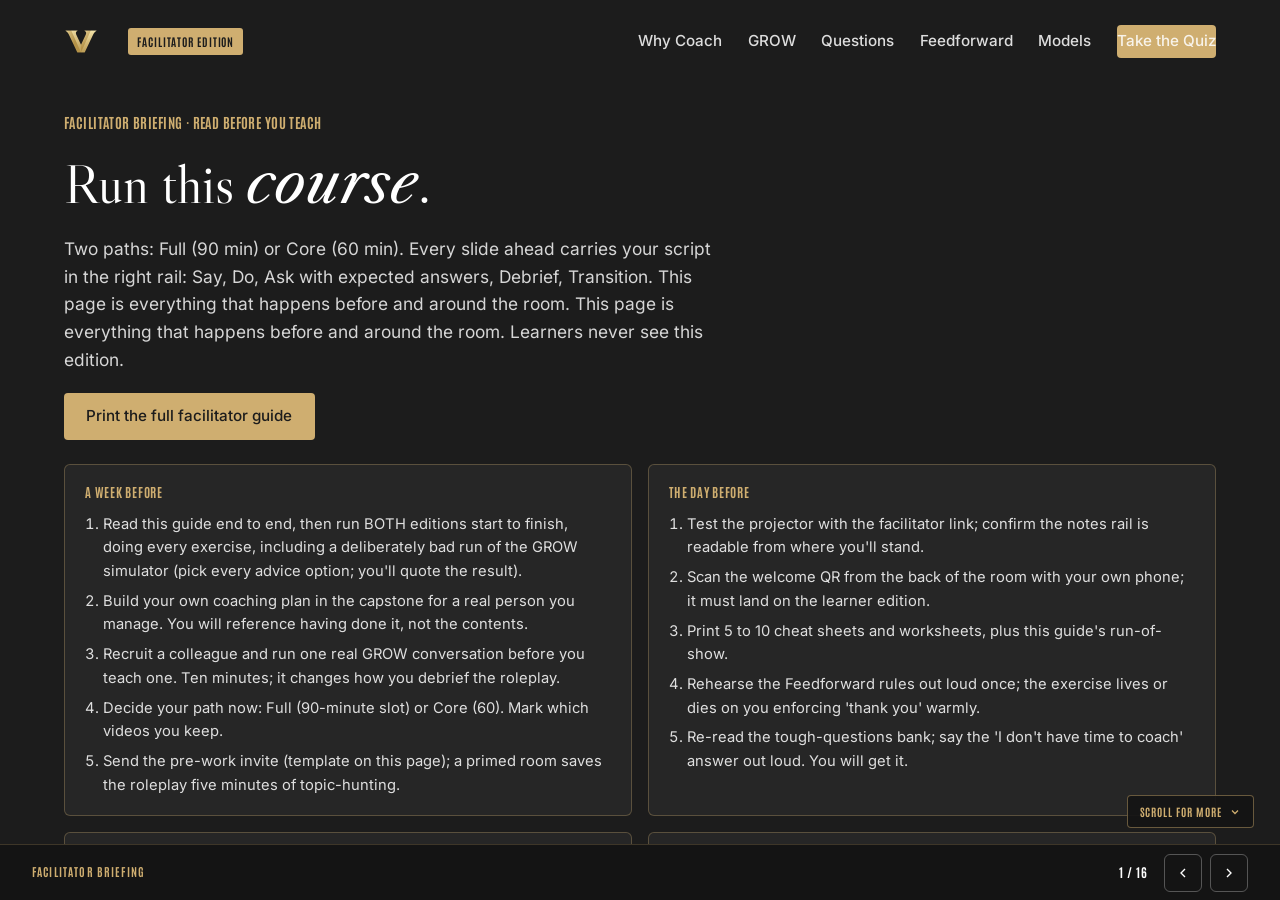
==== commit 3ffa293b: "Fix scrolling, add wheel advance, printable facilitator guide, new-tab links - Facilitator edition s" ====
--- a/facilitator/index.html
+++ b/facilitator/index.html
@@ -42,7 +42,7 @@
   letter-spacing: .08em; font-size: .7rem; color: var(--vu-black); background: var(--vu-gold-flat);
   padding: .3rem .55rem; border-radius: 3px; margin-left: .9rem; white-space: nowrap; }
 @media (min-width: 1200px) {
-  body.fac .slide { display: grid; grid-template-columns: minmax(0,1fr) 350px; align-items: center; column-gap: 0; overflow: visible; }
+  body.fac .slide { display: grid; grid-template-columns: minmax(0,1fr) 350px; align-items: center; column-gap: 0; overflow-y: auto; overflow-x: hidden; }
   body.fac .slide > .wrap { grid-column: 1; }
   body.fac .slide > .hero__video, body.fac .slide > .hero__canvas, body.fac .slide > .hero__scrim { grid-column: 1 / -1; }
   body.fac .facnote { grid-column: 2; align-self: start; position: sticky; top: calc(var(--nav-h) + 16px);
@@ -133,7 +133,8 @@
     <div class="wrap wrap-wide">
       <p class="eyebrow">Facilitator briefing · Read before you teach</p>
       <h2 class="h2">Run this <em>course</em>.</h2>
-      <p class="lead">Two paths: Full (90 min) or Core (60 min). Every slide ahead carries your script in the right rail: Say, Do, Ask with expected answers, Debrief, Transition. This page is everything that happens before and around the room. Learners never see this edition.</p>
+      <p class="lead">Two paths: Full (90 min) or Core (60 min). Every slide ahead carries your script in the right rail: Say, Do, Ask with expected answers, Debrief, Transition. This page is everything that happens before and around the room. This page is everything that happens before and around the room. Learners never see this edition.</p>
+      <div class="hero__cta" style="margin-top:1.25rem"><a class="btn" href="guide.html" target="_blank" rel="noopener">Print the full facilitator guide</a></div>
       <div class="brief__grid"><div class="brief__box"><h3>A week before</h3><ol><li>Read this guide end to end, then run BOTH editions start to finish, doing every exercise, including a deliberately bad run of the GROW simulator (pick every advice option; you'll quote the result).</li><li>Build your own coaching plan in the capstone for a real person you manage. You will reference having done it, not the contents.</li><li>Recruit a colleague and run one real GROW conversation before you teach one. Ten minutes; it changes how you debrief the roleplay.</li><li>Decide your path now: Full (90-minute slot) or Core (60). Mark which videos you keep.</li><li>Send the pre-work invite (template on this page); a primed room saves the roleplay five minutes of topic-hunting.</li></ol></div><div class="brief__box"><h3>The day before</h3><ol><li>Test the projector with the facilitator link; confirm the notes rail is readable from where you'll stand.</li><li>Scan the welcome QR from the back of the room with your own phone; it must land on the learner edition.</li><li>Print 5 to 10 cheat sheets and worksheets, plus this guide's run-of-show.</li><li>Rehearse the Feedforward rules out loud once; the exercise lives or dies on you enforcing 'thank you' warmly.</li><li>Re-read the tough-questions bank; say the 'I don't have time to coach' answer out loud. You will get it.</li></ol></div><div class="brief__box"><h3>30 minutes before</h3><ol><li>Welcome slide up as people arrive; it does the enrolling for you.</li><li>Close every other tab and app; silence the machine.</li><li>Test arrow-key navigation and one interaction (run one stage of the GROW simulator).</li><li>Write 'PARKING LOT' at the top of the whiteboard.</li><li>Plan the triad math for your headcount; a leftover pair runs Feedforward with two suggestions each instead of four.</li></ol></div>
         <div class="brief__box"><h3>Materials</h3><ul><li>Projector or large display and the facilitator link open (this edition)</li><li>Facilitator laptop with arrow keys or clicker; all notifications off</li><li>Learner devices (BYOD) joining via the welcome-slide QR</li><li>A few printed cheat sheets (cheatsheet.html) for anyone without a device</li><li>Printed capstone worksheets (worksheet.html) as the no-device and projector-failure fallback</li><li>Movable chairs: pairs for GROW, triads for Feedforward; plan the shuffle before people sit</li><li>Whiteboard or flip chart for the parking lot and the best question conversions</li></ul></div>
         <div class="brief__box brief__wide"><h3>When things go sideways</h3><div class="brief__row"><b>If Projector or the site fails mid-session:</b> Teach from the printed cheat sheet: GROW's question bank, the three powerful-question tests, and the Feedforward rules all work on a whiteboard. The pair and triad practice needs no screen at all.</div><div class="brief__row"><b>If Learner devices can't join (wifi/filters):</b> Run facilitator-only: the GROW simulator plays brilliantly on the projector with the room voting A/B/C by hands; private work (ratio, capstone) moves to the printed worksheet. You lose typing, not learning.</div><div class="brief__row"><b>If You're 10+ minutes behind by Feedforward (Section 05):</b> Declare the Core path silently: cut remaining videos and group debriefs, run one Feedforward rotation instead of three. Never cut the GROW pair roleplay, the recap, or the capstone; they carry objectives 2 and 5.</div><div class="brief__row"><b>If The GROW roleplay coaches keep giving advice:</b> Expected; it's the whole point. Interrupt once, kindly and globally: 'Coaches, if you've said anything that isn't a question, restart from the bank.' Then let pairs self-police. Name it in the debrief as evidence of the default.</div><div class="brief__row"><b>If Someone dominates, or dismisses coaching as 'too slow for the real world':</b> For dominators: 'Hold that; parking lot.' For the skeptic, don't argue; route to Section 07: 'You're right that directing is sometimes correct, and there's a whole section on when. The question is the ratio.' The skeptic usually becomes your best Section 07 voice.</div><div class="brief__row"><b>If A coachee brings a heavy or personal topic into the roleplay:</b> The brief says low-stakes work challenges; re-anchor gently if a pair drifts deep. Coaching practice isn't therapy, and this room isn't private. If someone is genuinely struggling, connect them with EAP resources after, privately.</div></div>
@@ -157,7 +158,7 @@
       <p class="lead" data-reveal style="margin:1.5rem auto 0;max-width:44ch">Learners scan this code and land on the learner edition; your screen keeps the notes. Every exercise is hands-on.</p>
       <div class="hero__meta" data-reveal style="justify-content:center">
         <div><b>7</b> Core ideas</div>
-        <div><b>60–90</b> Minutes</div>
+        <div><b>90</b> Minutes (60 core)</div>
         <div><b>1</b> Real coaching conversation you'll plan</div>
       </div>
       <div class="hero__cta" data-reveal style="justify-content:center">
@@ -791,6 +792,6 @@
 
 
 <script src="../assets/js/qrcode.js?v=1"></script>
-<script src="../assets/js/main.js?v=11"></script>
+<script src="../assets/js/main.js?v=12"></script>
 </body>
 </html>
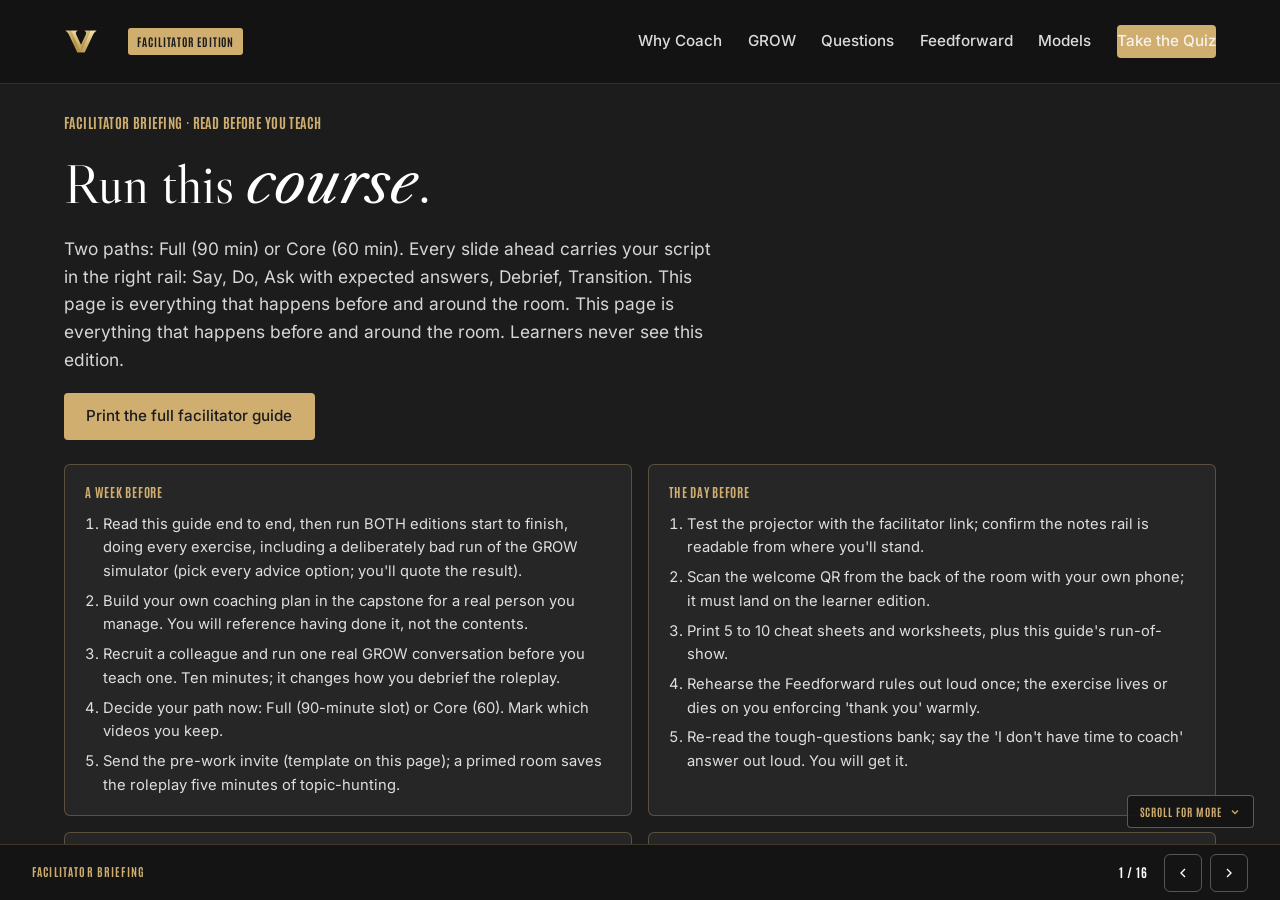
==== commit 058f76ed: "Slide images in the printable guide, solid top bar, Manager Voyage marker - facilitator/guide.html n" ====
--- a/facilitator/index.html
+++ b/facilitator/index.html
@@ -175,7 +175,7 @@
     <canvas class="hero__canvas" aria-hidden="true"></canvas>
     <div class="hero__scrim" aria-hidden="true"></div>
     <div class="wrap">
-      <p class="eyebrow" data-reveal>Coaching for Performance · Vanderbilt</p>
+      <p class="eyebrow" data-reveal>Coaching for Performance · Vanderbilt · Manager Voyage</p>
       <h1 class="h-hero" data-reveal>The best managers don't tell.<br><em class="gold-text">They ask.</em></h1>
       <p class="lead" data-reveal style="margin-top:1.5rem">You were promoted for having answers. Google's biggest study of its own managers found the number one behavior of the very best is something else entirely: they coach. This session rewires the default.</p>
       <div class="objectives" data-reveal>
--- a/assets/css/styles.css
+++ b/assets/css/styles.css
@@ -773,3 +773,6 @@
 .scrollhint svg { display: block; }
 @keyframes hintPulse { 0%, 100% { transform: translateY(0); } 50% { transform: translateY(3px); } }
 @media (prefers-reduced-motion: reduce) { .scrollhint.show { animation: none; } }
+
+/* solid top bar on every slide */
+.nav { background: rgba(20,20,20,.97); border-bottom: 1px solid rgba(207,174,112,.18); }
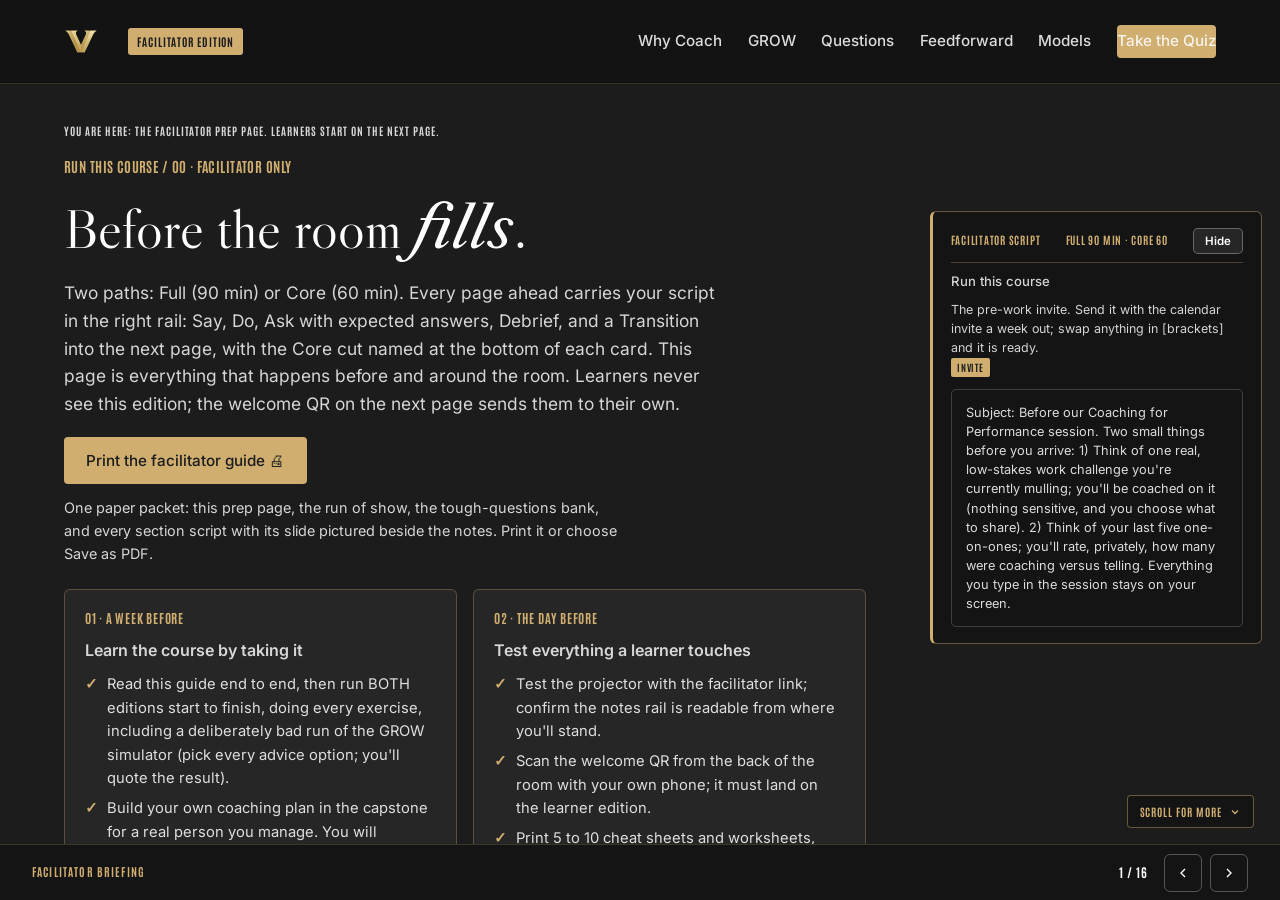
==== commit 92a4f287: "Redesign facilitator briefing to match the Working Smarter prep page Numbered prep cards with sub-he" ====
--- a/facilitator/index.html
+++ b/facilitator/index.html
@@ -75,8 +75,7 @@
 .facnote__script { margin: 0; font-family: var(--font-serif); font-style: italic; font-size: .88rem; color: #fff; }
 .facnote__mini { margin: .25rem 0 0; font-size: .78rem; color: rgba(255,255,255,.75); }
 .brief__grid { display: grid; gap: 1rem; grid-template-columns: 1fr; margin-top: 1.5rem; }
-@media (min-width: 980px) { .brief__grid { grid-template-columns: repeat(2, 1fr); }
-  body.fac #s-briefing { grid-template-columns: 1fr !important; } }
+@media (min-width: 980px) { .brief__grid { grid-template-columns: repeat(2, 1fr); } }
 .brief__box { background: #262626; border: 1px solid rgba(207,174,112,.3); border-radius: 6px; padding: 1.1rem 1.25rem; font-size: .92rem; }
 .brief__box h3 { font-family: var(--font-condensed); font-weight: 700; text-transform: uppercase; letter-spacing: .06em;
   font-size: .8rem; color: var(--vu-gold-flat); margin-bottom: .6rem; }
@@ -87,7 +86,31 @@
 .brief__q { border-bottom: 1px solid rgba(255,255,255,.08); padding: .4rem 0; }
 .brief__q summary { cursor: pointer; font-weight: 500; color: #fff; }
 .brief__q p { margin: .4rem 0 .2rem; color: rgba(255,255,255,.8); font-size: .9rem; }
+.brief__youarehere { font-family: var(--font-condensed); font-weight: 700; text-transform: uppercase;
+  letter-spacing: .09em; font-size: .68rem; color: rgba(255,255,255,.55); margin-bottom: 1rem; }
+.brief__sub { font-weight: 600; color: #fff; margin: 0 0 .6rem; font-size: 1rem; }
+.brief__printnote { color: rgba(255,255,255,.7); font-size: .9rem; max-width: 62ch; margin-top: .75rem; }
+.brief__box ol.checks, .brief__box ul.checks { list-style: none; padding-left: 0; }
+.brief__box .checks li { position: relative; padding-left: 1.4rem; }
+.brief__box .checks li::before { content: "\2713"; position: absolute; left: 0; color: var(--vu-gold-flat); font-weight: 700; }
+.facnote__invite { border: 1px solid rgba(255,255,255,.18); border-radius: 5px; padding: .8rem .9rem;
+  margin-top: .5rem; font-size: .8rem; color: rgba(255,255,255,.85); white-space: pre-wrap; }
+/* hide/show the facilitator script */
+.facnote__hide { font-family: var(--font-body, Inter, sans-serif); font-weight: 600; font-size: .72rem;
+  color: #fff; background: rgba(255,255,255,.08); border: 1px solid rgba(255,255,255,.3);
+  border-radius: 5px; padding: .3rem .7rem; cursor: pointer; text-transform: none; letter-spacing: 0; }
+.facnote__hide:hover { border-color: var(--vu-gold-flat); }
+body.fac-hide .facnote { display: none !important; }
+@media (min-width: 1200px) { body.fac.fac-hide .slide { grid-template-columns: 1fr; } }
+.facshow { position: fixed; right: clamp(14px, 2vw, 28px); top: calc(var(--nav-h) + 14px); z-index: 96;
+  display: none; align-items: center; gap: .45rem;
+  font-family: var(--font-condensed); font-weight: 700; text-transform: uppercase;
+  letter-spacing: .09em; font-size: .68rem; color: var(--vu-gold-flat);
+  background: rgba(20,20,20,.92); border: 1px solid rgba(207,174,112,.45); border-radius: 4px;
+  padding: .5rem .75rem; cursor: pointer; }
+body.fac-hide .facshow { display: inline-flex; }
 </style>
+
 </head>
 <body class="fac">
 <a class="skip-link" href="#s-agenda">Skip to content</a>
@@ -131,18 +154,21 @@
 
   <section class="slide on-dark" id="s-briefing" data-title="Facilitator briefing">
     <div class="wrap wrap-wide">
-      <p class="eyebrow">Facilitator briefing · Read before you teach</p>
-      <h2 class="h2">Run this <em>course</em>.</h2>
-      <p class="lead">Two paths: Full (90 min) or Core (60 min). Every slide ahead carries your script in the right rail: Say, Do, Ask with expected answers, Debrief, Transition. This page is everything that happens before and around the room. This page is everything that happens before and around the room. Learners never see this edition.</p>
-      <div class="hero__cta" style="margin-top:1.25rem"><a class="btn" href="guide.html" target="_blank" rel="noopener">Print the full facilitator guide</a></div>
-      <div class="brief__grid"><div class="brief__box"><h3>A week before</h3><ol><li>Read this guide end to end, then run BOTH editions start to finish, doing every exercise, including a deliberately bad run of the GROW simulator (pick every advice option; you'll quote the result).</li><li>Build your own coaching plan in the capstone for a real person you manage. You will reference having done it, not the contents.</li><li>Recruit a colleague and run one real GROW conversation before you teach one. Ten minutes; it changes how you debrief the roleplay.</li><li>Decide your path now: Full (90-minute slot) or Core (60). Mark which videos you keep.</li><li>Send the pre-work invite (template on this page); a primed room saves the roleplay five minutes of topic-hunting.</li></ol></div><div class="brief__box"><h3>The day before</h3><ol><li>Test the projector with the facilitator link; confirm the notes rail is readable from where you'll stand.</li><li>Scan the welcome QR from the back of the room with your own phone; it must land on the learner edition.</li><li>Print 5 to 10 cheat sheets and worksheets, plus this guide's run-of-show.</li><li>Rehearse the Feedforward rules out loud once; the exercise lives or dies on you enforcing 'thank you' warmly.</li><li>Re-read the tough-questions bank; say the 'I don't have time to coach' answer out loud. You will get it.</li></ol></div><div class="brief__box"><h3>30 minutes before</h3><ol><li>Welcome slide up as people arrive; it does the enrolling for you.</li><li>Close every other tab and app; silence the machine.</li><li>Test arrow-key navigation and one interaction (run one stage of the GROW simulator).</li><li>Write 'PARKING LOT' at the top of the whiteboard.</li><li>Plan the triad math for your headcount; a leftover pair runs Feedforward with two suggestions each instead of four.</li></ol></div>
-        <div class="brief__box"><h3>Materials</h3><ul><li>Projector or large display and the facilitator link open (this edition)</li><li>Facilitator laptop with arrow keys or clicker; all notifications off</li><li>Learner devices (BYOD) joining via the welcome-slide QR</li><li>A few printed cheat sheets (cheatsheet.html) for anyone without a device</li><li>Printed capstone worksheets (worksheet.html) as the no-device and projector-failure fallback</li><li>Movable chairs: pairs for GROW, triads for Feedforward; plan the shuffle before people sit</li><li>Whiteboard or flip chart for the parking lot and the best question conversions</li></ul></div>
-        <div class="brief__box brief__wide"><h3>When things go sideways</h3><div class="brief__row"><b>If Projector or the site fails mid-session:</b> Teach from the printed cheat sheet: GROW's question bank, the three powerful-question tests, and the Feedforward rules all work on a whiteboard. The pair and triad practice needs no screen at all.</div><div class="brief__row"><b>If Learner devices can't join (wifi/filters):</b> Run facilitator-only: the GROW simulator plays brilliantly on the projector with the room voting A/B/C by hands; private work (ratio, capstone) moves to the printed worksheet. You lose typing, not learning.</div><div class="brief__row"><b>If You're 10+ minutes behind by Feedforward (Section 05):</b> Declare the Core path silently: cut remaining videos and group debriefs, run one Feedforward rotation instead of three. Never cut the GROW pair roleplay, the recap, or the capstone; they carry objectives 2 and 5.</div><div class="brief__row"><b>If The GROW roleplay coaches keep giving advice:</b> Expected; it's the whole point. Interrupt once, kindly and globally: 'Coaches, if you've said anything that isn't a question, restart from the bank.' Then let pairs self-police. Name it in the debrief as evidence of the default.</div><div class="brief__row"><b>If Someone dominates, or dismisses coaching as 'too slow for the real world':</b> For dominators: 'Hold that; parking lot.' For the skeptic, don't argue; route to Section 07: 'You're right that directing is sometimes correct, and there's a whole section on when. The question is the ratio.' The skeptic usually becomes your best Section 07 voice.</div><div class="brief__row"><b>If A coachee brings a heavy or personal topic into the roleplay:</b> The brief says low-stakes work challenges; re-anchor gently if a pair drifts deep. Coaching practice isn't therapy, and this room isn't private. If someone is genuinely struggling, connect them with EAP resources after, privately.</div></div>
-        <div class="brief__box brief__wide"><h3>Tough questions, ready answers</h3><details class="brief__q"><summary>I don't have time to coach. Directing is faster.</summary><p>Directing IS faster, once. The same problem returning to your desk every week is the slow path. The math of the session: a ten-minute GROW conversation that builds capability beats sixty one-minute answers that build dependence. Coaching is how a manager buys their calendar back.</p></details><details class="brief__q"><summary>What if they come up with a worse plan than mine?</summary><p>Two honest answers. First, check the stakes: if the cost of their B-minus plan is small, their owned B-minus beats your imposed A, because they'll execute it harder and learn from it. Second, coaching isn't withholding: after their options are on the table, 'may I add one?' is allowed. Yours becomes an option, not the answer.</p></details><details class="brief__q"><summary>Isn't this just therapy? I'm not qualified for that.</summary><p>Coaching is about work goals, forward motion, and their own thinking; it stays on professional ground. If a conversation moves into mental health, personal crisis, or anything clinical, that's your cue to connect them with EAP or HR resources, not to coach harder. Knowing that line IS part of the skill.</p></details><details class="brief__q"><summary>My own manager never coaches me. Why should I go first?</summary><p>Because the research says it's the top behavior of great managers, and you'd rather be one than wait for one. Also: coaching works upward. 'What would make this most useful?' is a question you can ask your boss about your own one-on-ones. Someone starts the culture; managers in this room are the likeliest candidates.</p></details><details class="brief__q"><summary>Can I use these questions in performance or disciplinary conversations?</summary><p>The skills transfer, but the frame changes. A formal performance process has requirements that come first; talk to HR before improvising coaching moves inside one. For everyday performance conversations short of that line, GROW plus honest expectations is exactly the right tool.</p></details><details class="brief__q"><summary>How is coaching different from mentoring?</summary><p>A mentor shares their path: 'here's what worked for me.' A coach helps someone find their own: 'what might work for you?' Both are valuable; the failure mode is mentoring when you meant to coach, because your story quietly becomes their instruction. Notice which one you're doing on purpose.</p></details></div>
-        <div class="brief__box brief__wide"><h3>Copy-paste templates</h3><details class="brief__q"><summary>Pre-work invite (paste into the calendar invite)</summary><p>Subject: Before our Coaching for Performance session. Two small things before you arrive: 1) Think of one real, low-stakes work challenge you're currently mulling; you'll be coached on it (nothing sensitive, and you choose what to share). 2) Think of your last five one-on-ones; you'll rate, privately, how many were coaching versus telling. Everything you type in the session stays on your screen.</p></details><details class="brief__q"><summary>7-day pulse (send one week after)</summary><p>Subject: One week later, did the coaching conversation happen? Three quick lines, reply whenever: 1) Did you run the conversation you planned? 2) Which model did you use (GROW, CLEAR, OSKAR)? 3) What was different compared to your usual 1:1, in one sentence? Replies come to me only. Not yet? This note is your nudge; the plan you wrote still works.</p></details><details class="brief__q"><summary>30-day ratio re-poll (send a month after)</summary><p>Subject: The five-1:1 question, round two. In the session you privately rated your last five one-on-ones: how many were coaching (they discovered) versus telling (you directed)? Same question, new month: of your LAST five, how many were coaching? Reply with just the number. Movement of one point across the group is the win we designed for.</p></details></div>
+      <p class="brief__youarehere">You are here: the facilitator prep page. Learners start on the next page.</p>
+      <p class="eyebrow">Run this course / 00 · Facilitator only</p>
+      <h2 class="h2">Before the room <em>fills</em>.</h2>
+      <p class="lead">Two paths: Full (90 min) or Core (60 min). Every page ahead carries your script in the right rail: Say, Do, Ask with expected answers, Debrief, and a Transition into the next page, with the Core cut named at the bottom of each card. This page is everything that happens before and around the room. Learners never see this edition; the welcome QR on the next page sends them to their own.</p>
+      <div class="hero__cta" style="margin-top:1.25rem"><a class="btn" href="guide.html" target="_blank" rel="noopener">Print the facilitator guide &#128424;</a></div>
+      <p class="brief__printnote">One paper packet: this prep page, the run of show, the tough-questions bank, and every section script with its slide pictured beside the notes. Print it or choose Save as PDF.</p>
+      <div class="brief__grid"><div class="brief__box"><h3>01 · A week before</h3><p class="brief__sub">Learn the course by taking it</p><ol class="checks"><li>Read this guide end to end, then run BOTH editions start to finish, doing every exercise, including a deliberately bad run of the GROW simulator (pick every advice option; you'll quote the result).</li><li>Build your own coaching plan in the capstone for a real person you manage. You will reference having done it, not the contents.</li><li>Recruit a colleague and run one real GROW conversation before you teach one. Ten minutes; it changes how you debrief the roleplay.</li><li>Decide your path now: Full (90-minute slot) or Core (60). Mark which videos you keep.</li><li>Send the pre-work invite (template on this page); a primed room saves the roleplay five minutes of topic-hunting.</li></ol></div><div class="brief__box"><h3>02 · The day before</h3><p class="brief__sub">Test everything a learner touches</p><ol class="checks"><li>Test the projector with the facilitator link; confirm the notes rail is readable from where you'll stand.</li><li>Scan the welcome QR from the back of the room with your own phone; it must land on the learner edition.</li><li>Print 5 to 10 cheat sheets and worksheets, plus this guide's run-of-show.</li><li>Rehearse the Feedforward rules out loud once; the exercise lives or dies on you enforcing 'thank you' warmly.</li><li>Re-read the tough-questions bank; say the 'I don't have time to coach' answer out loud. You will get it.</li></ol></div><div class="brief__box"><h3>03 · 30 minutes before</h3><p class="brief__sub">Set the room, set the tone</p><ol class="checks"><li>Welcome slide up as people arrive; it does the enrolling for you.</li><li>Close every other tab and app; silence the machine.</li><li>Test arrow-key navigation and one interaction (run one stage of the GROW simulator).</li><li>Write 'PARKING LOT' at the top of the whiteboard.</li><li>Plan the triad math for your headcount; a leftover pair runs Feedforward with two suggestions each instead of four.</li></ol></div>
+        <div class="brief__box"><h3>04 · Materials</h3><p class="brief__sub">Have these in hand</p><ul class="checks"><li>Projector or large display and the facilitator link open (this edition)</li><li>Facilitator laptop with arrow keys or clicker; all notifications off</li><li>Learner devices (BYOD) joining via the welcome-slide QR</li><li>A few printed cheat sheets (cheatsheet.html) for anyone without a device</li><li>Printed capstone worksheets (worksheet.html) as the no-device and projector-failure fallback</li><li>Movable chairs: pairs for GROW, triads for Feedforward; plan the shuffle before people sit</li><li>Whiteboard or flip chart for the parking lot and the best question conversions</li></ul></div>
+        <div class="brief__box brief__wide"><h3>05 · When things go sideways</h3><p class="brief__sub">If it breaks, you have a move</p><div class="brief__row"><b>If Projector or the site fails mid-session:</b> Teach from the printed cheat sheet: GROW's question bank, the three powerful-question tests, and the Feedforward rules all work on a whiteboard. The pair and triad practice needs no screen at all.</div><div class="brief__row"><b>If Learner devices can't join (wifi/filters):</b> Run facilitator-only: the GROW simulator plays brilliantly on the projector with the room voting A/B/C by hands; private work (ratio, capstone) moves to the printed worksheet. You lose typing, not learning.</div><div class="brief__row"><b>If You're 10+ minutes behind by Feedforward (Section 05):</b> Declare the Core path silently: cut remaining videos and group debriefs, run one Feedforward rotation instead of three. Never cut the GROW pair roleplay, the recap, or the capstone; they carry objectives 2 and 5.</div><div class="brief__row"><b>If The GROW roleplay coaches keep giving advice:</b> Expected; it's the whole point. Interrupt once, kindly and globally: 'Coaches, if you've said anything that isn't a question, restart from the bank.' Then let pairs self-police. Name it in the debrief as evidence of the default.</div><div class="brief__row"><b>If Someone dominates, or dismisses coaching as 'too slow for the real world':</b> For dominators: 'Hold that; parking lot.' For the skeptic, don't argue; route to Section 07: 'You're right that directing is sometimes correct, and there's a whole section on when. The question is the ratio.' The skeptic usually becomes your best Section 07 voice.</div><div class="brief__row"><b>If A coachee brings a heavy or personal topic into the roleplay:</b> The brief says low-stakes work challenges; re-anchor gently if a pair drifts deep. Coaching practice isn't therapy, and this room isn't private. If someone is genuinely struggling, connect them with EAP resources after, privately.</div></div>
+        <div class="brief__box brief__wide"><h3>06 · Tough questions, ready answers</h3><p class="brief__sub">Say each answer out loud once before you teach</p><details class="brief__q"><summary>I don't have time to coach. Directing is faster.</summary><p>Directing IS faster, once. The same problem returning to your desk every week is the slow path. The math of the session: a ten-minute GROW conversation that builds capability beats sixty one-minute answers that build dependence. Coaching is how a manager buys their calendar back.</p></details><details class="brief__q"><summary>What if they come up with a worse plan than mine?</summary><p>Two honest answers. First, check the stakes: if the cost of their B-minus plan is small, their owned B-minus beats your imposed A, because they'll execute it harder and learn from it. Second, coaching isn't withholding: after their options are on the table, 'may I add one?' is allowed. Yours becomes an option, not the answer.</p></details><details class="brief__q"><summary>Isn't this just therapy? I'm not qualified for that.</summary><p>Coaching is about work goals, forward motion, and their own thinking; it stays on professional ground. If a conversation moves into mental health, personal crisis, or anything clinical, that's your cue to connect them with EAP or HR resources, not to coach harder. Knowing that line IS part of the skill.</p></details><details class="brief__q"><summary>My own manager never coaches me. Why should I go first?</summary><p>Because the research says it's the top behavior of great managers, and you'd rather be one than wait for one. Also: coaching works upward. 'What would make this most useful?' is a question you can ask your boss about your own one-on-ones. Someone starts the culture; managers in this room are the likeliest candidates.</p></details><details class="brief__q"><summary>Can I use these questions in performance or disciplinary conversations?</summary><p>The skills transfer, but the frame changes. A formal performance process has requirements that come first; talk to HR before improvising coaching moves inside one. For everyday performance conversations short of that line, GROW plus honest expectations is exactly the right tool.</p></details><details class="brief__q"><summary>How is coaching different from mentoring?</summary><p>A mentor shares their path: 'here's what worked for me.' A coach helps someone find their own: 'what might work for you?' Both are valuable; the failure mode is mentoring when you meant to coach, because your story quietly becomes their instruction. Notice which one you're doing on purpose.</p></details></div>
+        <div class="brief__box brief__wide"><h3>07 · Copy-paste templates</h3><p class="brief__sub">Copy, swap the brackets, send</p><details class="brief__q"><summary>Pre-work invite (paste into the calendar invite)</summary><p>Subject: Before our Coaching for Performance session. Two small things before you arrive: 1) Think of one real, low-stakes work challenge you're currently mulling; you'll be coached on it (nothing sensitive, and you choose what to share). 2) Think of your last five one-on-ones; you'll rate, privately, how many were coaching versus telling. Everything you type in the session stays on your screen.</p></details><details class="brief__q"><summary>7-day pulse (send one week after)</summary><p>Subject: One week later, did the coaching conversation happen? Three quick lines, reply whenever: 1) Did you run the conversation you planned? 2) Which model did you use (GROW, CLEAR, OSKAR)? 3) What was different compared to your usual 1:1, in one sentence? Replies come to me only. Not yet? This note is your nudge; the plan you wrote still works.</p></details><details class="brief__q"><summary>30-day ratio re-poll (send a month after)</summary><p>Subject: The five-1:1 question, round two. In the session you privately rated your last five one-on-ones: how many were coaching (they discovered) versus telling (you directed)? Same question, new month: of your LAST five, how many were coaching? Reply with just the number. Movement of one point across the group is the win we designed for.</p></details></div>
       </div>
       <p class="why" style="margin-top:1.5rem"><b>After the session:</b> Seven days out, send the pulse: 'Did you run the coaching conversation? Which model? What was different from your usual 1:1?' Replies are Kirkpatrick Level 3 evidence. At 30 days, re-run the opening ratio poll ('of your last five 1:1s, how many were coaching?'); the shift in that number is the program's headline metric.</p>
     </div>
+    <aside class="facnote" aria-label="Facilitator notes"><div class="facnote__head"><span>Facilitator script</span><span class="facnote__time">Full 90 min · Core 60</span><button class="facnote__hide" type="button" aria-label="Hide the facilitator script">Hide</button></div><p class="facnote__purpose">Run this course</p><p class="facnote__mini">The pre-work invite. Send it with the calendar invite a week out; swap anything in [brackets] and it is ready.</p><span class="facnote__tag t-say">Invite</span><div class="facnote__invite">Subject: Before our Coaching for Performance session. Two small things before you arrive: 1) Think of one real, low-stakes work challenge you're currently mulling; you'll be coached on it (nothing sensitive, and you choose what to share). 2) Think of your last five one-on-ones; you'll rate, privately, how many were coaching versus telling. Everything you type in the session stays on your screen.</div></aside>
   </section>
 
   <!-- ============ 0 · WELCOME / QR ============ -->
@@ -165,7 +191,7 @@
         <a class="btn" href="#s-hero">We're ready, let's begin</a>
       </div>
     </div>
-    <aside class="facnote" aria-label="Facilitator notes"><div class="facnote__head"><span>Facilitator</span><span>Full 3 min · Core 2</span></div><p class="facnote__purpose">Get every learner into the experience on their own device, and set the practice norms: real topics, low stakes, roles not names.</p><div class="facnote__blk"><span class="facnote__tag t-say">Say</span><p class="facnote__script">&ldquo;Welcome. Point your camera at that code before we start. Today you will coach, and you will be coached, on real work topics you choose. Ground rules: keep your practice topics low-stakes, use roles instead of names, and everything you type stays on your screen.&rdquo;</p></div><div class="facnote__blk"><span class="facnote__tag t-do">Do</span><ol class="facnote__steps"><li>Have this slide projected as people arrive.</li><li>Point at the QR and get phones up before you say anything else.</li><li>State the norms: you'll coach and be coached on REAL but low-stakes topics; roles, never names; nothing typed leaves your screen.</li><li>Confirm by show of hands that most of the room has the site open before advancing.</li></ol></div><p class="facnote__meta"><b>Validate:</b> 80%+ of the room has the deck open on a device.</p><p class="facnote__meta"><b>Watch for:</b> Anyone without a device: pair them with a neighbor now and hand them a printed worksheet for the private exercises.</p><div class="facnote__blk"><span class="facnote__tag t-tra">Transition</span><p class="facnote__script">&ldquo;Everyone in? Then here's the promise of the next hour.&rdquo;</p></div><p class="facnote__meta facnote__core"><b>60-min core:</b> Core: one scan prompt, state the norms, move on.</p></aside>
+    <aside class="facnote" aria-label="Facilitator notes"><div class="facnote__head"><span>Facilitator script</span><span class="facnote__time">Full 3 min · Core 2</span><button class="facnote__hide" type="button" aria-label="Hide the facilitator script">Hide</button></div><p class="facnote__purpose">Get every learner into the experience on their own device, and set the practice norms: real topics, low stakes, roles not names.</p><div class="facnote__blk"><span class="facnote__tag t-say">Say</span><p class="facnote__script">&ldquo;Welcome. Point your camera at that code before we start. Today you will coach, and you will be coached, on real work topics you choose. Ground rules: keep your practice topics low-stakes, use roles instead of names, and everything you type stays on your screen.&rdquo;</p></div><div class="facnote__blk"><span class="facnote__tag t-do">Do</span><ol class="facnote__steps"><li>Have this slide projected as people arrive.</li><li>Point at the QR and get phones up before you say anything else.</li><li>State the norms: you'll coach and be coached on REAL but low-stakes topics; roles, never names; nothing typed leaves your screen.</li><li>Confirm by show of hands that most of the room has the site open before advancing.</li></ol></div><p class="facnote__meta"><b>Validate:</b> 80%+ of the room has the deck open on a device.</p><p class="facnote__meta"><b>Watch for:</b> Anyone without a device: pair them with a neighbor now and hand them a printed worksheet for the private exercises.</p><div class="facnote__blk"><span class="facnote__tag t-tra">Transition</span><p class="facnote__script">&ldquo;Everyone in? Then here's the promise of the next hour.&rdquo;</p></div><p class="facnote__meta facnote__core"><b>60-min core:</b> Core: one scan prompt, state the norms, move on.</p></aside>
   </section>
 
   <!-- ============ 1 · HERO ============ -->
@@ -201,7 +227,7 @@
         <a class="btn btn--ghost" href="#s-recap">Jump to the quiz</a>
       </div>
     </div>
-    <aside class="facnote" aria-label="Facilitator notes"><div class="facnote__head"><span>Facilitator</span><span>Full 2 min · Core 1</span></div><p class="facnote__purpose">Set the contract: five capabilities, ending in a real coaching conversation with a date and a written opening question.</p><div class="facnote__blk"><span class="facnote__tag t-say">Say</span><p class="facnote__script">&ldquo;You were promoted because you were good at the work, which means you're carrying a habit: when someone brings you a problem, you solve it. Google studied ten thousand of its own managers to find what the best ones do, and the answer wasn't faster solving. By the end of this hour you'll have a coaching structure, a bank of questions that actually work, and one real conversation planned with a date on it.&rdquo;</p></div><div class="facnote__blk"><span class="facnote__tag t-do">Do</span><ol class="facnote__steps"><li>Read the five objectives briskly, in plain language.</li><li>Land on the fifth: this session ends with a REAL conversation planned, opening question written, date set.</li><li>Name the sources once for credibility: Google's Project Oxygen, McKinsey, the ICF, Whitmore's GROW, Goldsmith, HBR.</li></ol></div><div class="facnote__blk"><span class="facnote__tag t-ask">Ask</span><p class="facnote__script">&ldquo;Show of hands: who has ever left a one-on-one having done all the talking?&rdquo;</p><p class="facnote__mini">Expect:</p><ul class="facnote__steps"><li>Most hands, with laughter</li><li>A few proud holdouts</li><li>Someone says 'that's every one-on-one'</li></ul><p class="facnote__mini">Respond: Keep it light: 'Good, you're in the right room. By the end of today the goal is that THEY do the talking, and you do the asking.'</p></div><p class="facnote__meta"><b>Validate:</b> Learners can say what the capstone will be (a planned, dated coaching conversation with a written opening question).</p><p class="facnote__meta"><b>Watch for:</b> The 'soft skills' eye-roll. The counter is on the slide: this is the number one behavior in the largest manager study ever run.</p><div class="facnote__blk"><span class="facnote__tag t-tra">Transition</span><p class="facnote__script">&ldquo;Seven ideas get us there. Here's the road.&rdquo;</p></div><p class="facnote__meta facnote__core"><b>60-min core:</b> Core: objectives 2 and 5 out loud; the rest on screen.</p></aside>
+    <aside class="facnote" aria-label="Facilitator notes"><div class="facnote__head"><span>Facilitator script</span><span class="facnote__time">Full 2 min · Core 1</span><button class="facnote__hide" type="button" aria-label="Hide the facilitator script">Hide</button></div><p class="facnote__purpose">Set the contract: five capabilities, ending in a real coaching conversation with a date and a written opening question.</p><div class="facnote__blk"><span class="facnote__tag t-say">Say</span><p class="facnote__script">&ldquo;You were promoted because you were good at the work, which means you're carrying a habit: when someone brings you a problem, you solve it. Google studied ten thousand of its own managers to find what the best ones do, and the answer wasn't faster solving. By the end of this hour you'll have a coaching structure, a bank of questions that actually work, and one real conversation planned with a date on it.&rdquo;</p></div><div class="facnote__blk"><span class="facnote__tag t-do">Do</span><ol class="facnote__steps"><li>Read the five objectives briskly, in plain language.</li><li>Land on the fifth: this session ends with a REAL conversation planned, opening question written, date set.</li><li>Name the sources once for credibility: Google's Project Oxygen, McKinsey, the ICF, Whitmore's GROW, Goldsmith, HBR.</li></ol></div><div class="facnote__blk"><span class="facnote__tag t-ask">Ask</span><p class="facnote__script">&ldquo;Show of hands: who has ever left a one-on-one having done all the talking?&rdquo;</p><p class="facnote__mini">Expect:</p><ul class="facnote__steps"><li>Most hands, with laughter</li><li>A few proud holdouts</li><li>Someone says 'that's every one-on-one'</li></ul><p class="facnote__mini">Respond: Keep it light: 'Good, you're in the right room. By the end of today the goal is that THEY do the talking, and you do the asking.'</p></div><p class="facnote__meta"><b>Validate:</b> Learners can say what the capstone will be (a planned, dated coaching conversation with a written opening question).</p><p class="facnote__meta"><b>Watch for:</b> The 'soft skills' eye-roll. The counter is on the slide: this is the number one behavior in the largest manager study ever run.</p><div class="facnote__blk"><span class="facnote__tag t-tra">Transition</span><p class="facnote__script">&ldquo;Seven ideas get us there. Here's the road.&rdquo;</p></div><p class="facnote__meta facnote__core"><b>60-min core:</b> Core: objectives 2 and 5 out loud; the rest on screen.</p></aside>
   </section>
 
   <!-- ============ 2 · AGENDA ============ -->
@@ -219,7 +245,7 @@
         <li data-reveal><span class="num">07</span><div><h3>When NOT to coach</h3><p>Directing has its place. Knowing when is the difference between a coach and a cliché.</p></div></li>
       </ol>
     </div>
-    <aside class="facnote" aria-label="Facilitator notes"><div class="facnote__head"><span>Facilitator</span><span>Full 1 min · Core skip</span></div><p class="facnote__purpose">Show the arc once so learners can place each tool as it arrives.</p><div class="facnote__blk"><span class="facnote__tag t-say">Say</span><p class="facnote__script">&ldquo;Four moves: why coaching wins, the craft of it, the judgment of when to use it, and your plan to run one this week.&rdquo;</p></div><div class="facnote__blk"><span class="facnote__tag t-do">Do</span><ol class="facnote__steps"><li>Walk the seven items in one breath each.</li><li>Point out the shape: the case (01-02), the craft (03-05), the judgment (06-07), then the plan.</li></ol></div><p class="facnote__meta"><b>Validate:</b> None needed; this is orientation.</p><p class="facnote__meta"><b>Watch for:</b> Don't teach here; every framework has its own slide.</p><div class="facnote__blk"><span class="facnote__tag t-tra">Transition</span><p class="facnote__script">&ldquo;Start with the evidence, because 'be a coach' is advice, and data is a reason.&rdquo;</p></div><p class="facnote__meta facnote__core"><b>60-min core:</b> Core: skip entirely; the deck's structure carries it.</p></aside>
+    <aside class="facnote" aria-label="Facilitator notes"><div class="facnote__head"><span>Facilitator script</span><span class="facnote__time">Full 1 min · Core skip</span><button class="facnote__hide" type="button" aria-label="Hide the facilitator script">Hide</button></div><p class="facnote__purpose">Show the arc once so learners can place each tool as it arrives.</p><div class="facnote__blk"><span class="facnote__tag t-say">Say</span><p class="facnote__script">&ldquo;Four moves: why coaching wins, the craft of it, the judgment of when to use it, and your plan to run one this week.&rdquo;</p></div><div class="facnote__blk"><span class="facnote__tag t-do">Do</span><ol class="facnote__steps"><li>Walk the seven items in one breath each.</li><li>Point out the shape: the case (01-02), the craft (03-05), the judgment (06-07), then the plan.</li></ol></div><p class="facnote__meta"><b>Validate:</b> None needed; this is orientation.</p><p class="facnote__meta"><b>Watch for:</b> Don't teach here; every framework has its own slide.</p><div class="facnote__blk"><span class="facnote__tag t-tra">Transition</span><p class="facnote__script">&ldquo;Start with the evidence, because 'be a coach' is advice, and data is a reason.&rdquo;</p></div><p class="facnote__meta facnote__core"><b>60-min core:</b> Core: skip entirely; the deck's structure carries it.</p></aside>
   </section>
 
   <!-- ============ 3 · 01 THE CASE FOR COACHING ============ -->
@@ -276,7 +302,7 @@
         </div>
       </details>
     </div>
-    <aside class="facnote" aria-label="Facilitator notes"><div class="facnote__head"><span>Facilitator</span><span>Full 9 min · Core 5</span></div><p class="facnote__purpose">Establish the research case (Project Oxygen, McKinsey) and capture each learner's private baseline coaching ratio for the 30-day measure.</p><div class="facnote__blk"><span class="facnote__tag t-say">Say</span><p class="facnote__script">&ldquo;Google ran the largest study of managers ever done inside one company: Project Oxygen. They ranked what their highest-rated managers actually do. Number one was not technical depth, not decisiveness. It was: is a good coach. McKinsey found the same shift in leaders everywhere, from controller, who has the answers, to coach, who leads with discovery. Before we build the skill, take your own baseline: of your last five one-on-ones, in how many did THEY do the discovering?&rdquo;</p></div><div class="facnote__blk"><span class="facnote__tag t-do">Do</span><ol class="facnote__steps"><li>Give the headline: Google ranked its best managers' behaviors; 'is a good coach' came first, ahead of technical skill.</li><li>Demo the ratio slider on the projector, then send them to their devices: your last five 1:1s, honestly.</li><li>Tell them to remember their number; they'll be asked again in 30 days. This is the course's before-photo.</li><li>Play the Project Oxygen video (6 min) on the Full path.</li><li>Run the quick check, then the pair activity: the best manager you ever had; what did they DO in conversations?</li></ol></div><div class="facnote__blk"><span class="facnote__tag t-ask">Ask</span><p class="facnote__script">&ldquo;Think of the best manager you ever had. What did they do in conversations that others didn't?&rdquo;</p><p class="facnote__mini">Expect:</p><ul class="facnote__steps"><li>'They listened' / 'they actually heard me'</li><li>'They asked me what I thought' / 'made me figure it out'</li><li>'They believed in me before I did'</li></ul><p class="facnote__mini">Respond: Point at the pattern: 'Notice nobody said they had the best answers. You just rediscovered Project Oxygen from your own career.'</p></div><div class="facnote__blk"><span class="facnote__tag t-deb">Debrief</span><p class="facnote__mini">The best managers you've had were coaching you, whether they called it that or not. Today you get the mechanics.</p></div><p class="facnote__meta"><b>Validate:</b> Quick check answered correctly; every learner has set the slider and noted their number.</p><p class="facnote__meta"><b>Watch for:</b> Ratio inflation. Frame it kindly before they slide: 'coaching means THEY discovered; if you gave the answer nicely, that's telling.'</p><div class="facnote__blk"><span class="facnote__tag t-tra">Transition</span><p class="facnote__script">&ldquo;So why isn't everyone coaching already? Because of how managers get made.&rdquo;</p></div><p class="facnote__meta facnote__core"><b>60-min core:</b> Core: keep the slider and check; cut the video (assign as follow-up) and the pair share.</p></aside>
+    <aside class="facnote" aria-label="Facilitator notes"><div class="facnote__head"><span>Facilitator script</span><span class="facnote__time">Full 9 min · Core 5</span><button class="facnote__hide" type="button" aria-label="Hide the facilitator script">Hide</button></div><p class="facnote__purpose">Establish the research case (Project Oxygen, McKinsey) and capture each learner's private baseline coaching ratio for the 30-day measure.</p><div class="facnote__blk"><span class="facnote__tag t-say">Say</span><p class="facnote__script">&ldquo;Google ran the largest study of managers ever done inside one company: Project Oxygen. They ranked what their highest-rated managers actually do. Number one was not technical depth, not decisiveness. It was: is a good coach. McKinsey found the same shift in leaders everywhere, from controller, who has the answers, to coach, who leads with discovery. Before we build the skill, take your own baseline: of your last five one-on-ones, in how many did THEY do the discovering?&rdquo;</p></div><div class="facnote__blk"><span class="facnote__tag t-do">Do</span><ol class="facnote__steps"><li>Give the headline: Google ranked its best managers' behaviors; 'is a good coach' came first, ahead of technical skill.</li><li>Demo the ratio slider on the projector, then send them to their devices: your last five 1:1s, honestly.</li><li>Tell them to remember their number; they'll be asked again in 30 days. This is the course's before-photo.</li><li>Play the Project Oxygen video (6 min) on the Full path.</li><li>Run the quick check, then the pair activity: the best manager you ever had; what did they DO in conversations?</li></ol></div><div class="facnote__blk"><span class="facnote__tag t-ask">Ask</span><p class="facnote__script">&ldquo;Think of the best manager you ever had. What did they do in conversations that others didn't?&rdquo;</p><p class="facnote__mini">Expect:</p><ul class="facnote__steps"><li>'They listened' / 'they actually heard me'</li><li>'They asked me what I thought' / 'made me figure it out'</li><li>'They believed in me before I did'</li></ul><p class="facnote__mini">Respond: Point at the pattern: 'Notice nobody said they had the best answers. You just rediscovered Project Oxygen from your own career.'</p></div><div class="facnote__blk"><span class="facnote__tag t-deb">Debrief</span><p class="facnote__mini">The best managers you've had were coaching you, whether they called it that or not. Today you get the mechanics.</p></div><p class="facnote__meta"><b>Validate:</b> Quick check answered correctly; every learner has set the slider and noted their number.</p><p class="facnote__meta"><b>Watch for:</b> Ratio inflation. Frame it kindly before they slide: 'coaching means THEY discovered; if you gave the answer nicely, that's telling.'</p><div class="facnote__blk"><span class="facnote__tag t-tra">Transition</span><p class="facnote__script">&ldquo;So why isn't everyone coaching already? Because of how managers get made.&rdquo;</p></div><p class="facnote__meta facnote__core"><b>60-min core:</b> Core: keep the slider and check; cut the video (assign as follow-up) and the pair share.</p></aside>
   </section>
 
   <!-- ============ 4 · MANIFESTO ============ -->
@@ -285,7 +311,7 @@
       <p class="eyebrow" data-reveal>The core idea</p>
       <p>A manager's answer solves today. A manager's question builds tomorrow.</p>
     </div>
-    <aside class="facnote" aria-label="Facilitator notes"><div class="facnote__head"><span>Facilitator</span><span>Full 1 min · Core skip</span></div><p class="facnote__purpose">One beat of stillness to lock the core idea before the toolkit starts.</p><div class="facnote__blk"><span class="facnote__tag t-say">Say</span><p class="facnote__script">&ldquo;A manager's answer solves today. A manager's question builds tomorrow.&rdquo;</p></div><div class="facnote__blk"><span class="facnote__tag t-do">Do</span><ol class="facnote__steps"><li>Let the line animate word by word. Say nothing until it finishes.</li><li>Read it once, slowly, then advance.</li></ol></div><p class="facnote__meta"><b>Validate:</b> None; this is pacing.</p><p class="facnote__meta"><b>Watch for:</b> The urge to talk over it. Don't.</p><div class="facnote__blk"><span class="facnote__tag t-tra">Transition</span><p class="facnote__script">&ldquo;Here's why the answer keeps winning anyway.&rdquo;</p></div><p class="facnote__meta facnote__core"><b>60-min core:</b> Core: skip; say the line yourself as you pass it.</p></aside>
+    <aside class="facnote" aria-label="Facilitator notes"><div class="facnote__head"><span>Facilitator script</span><span class="facnote__time">Full 1 min · Core skip</span><button class="facnote__hide" type="button" aria-label="Hide the facilitator script">Hide</button></div><p class="facnote__purpose">One beat of stillness to lock the core idea before the toolkit starts.</p><div class="facnote__blk"><span class="facnote__tag t-say">Say</span><p class="facnote__script">&ldquo;A manager's answer solves today. A manager's question builds tomorrow.&rdquo;</p></div><div class="facnote__blk"><span class="facnote__tag t-do">Do</span><ol class="facnote__steps"><li>Let the line animate word by word. Say nothing until it finishes.</li><li>Read it once, slowly, then advance.</li></ol></div><p class="facnote__meta"><b>Validate:</b> None; this is pacing.</p><p class="facnote__meta"><b>Watch for:</b> The urge to talk over it. Don't.</p><div class="facnote__blk"><span class="facnote__tag t-tra">Transition</span><p class="facnote__script">&ldquo;Here's why the answer keeps winning anyway.&rdquo;</p></div><p class="facnote__meta facnote__core"><b>60-min core:</b> Core: skip; say the line yourself as you pass it.</p></aside>
   </section>
 
   <!-- ============ 5 · 02 YOUR TELLING DEFAULT ============ -->
@@ -340,7 +366,7 @@
         </div>
       </details>
     </div>
-    <aside class="facnote" aria-label="Facilitator notes"><div class="facnote__head"><span>Facilitator</span><span>Full 8 min · Core 5</span></div><p class="facnote__purpose">Name the telling default without shame, give it Goleman's vocabulary, and have each learner catch it in real manager language.</p><div class="facnote__blk"><span class="facnote__tag t-say">Say</span><p class="facnote__script">&ldquo;Here's the trap nobody warns new managers about. You got this job by being excellent at solving problems, so when someone brings you one, every instinct you were promoted for says: solve it. Daniel Goleman's research names the styles. Directing hands over the answer. Pacesetting takes the work back and does it better. Coaching asks, and builds the person who won't need to ask next time. Under pressure, almost everyone drops to the first two.&rdquo;</p></div><div class="facnote__blk"><span class="facnote__tag t-do">Do</span><ol class="facnote__steps"><li>Teach the three cards: directing, pacesetting, coaching. Spend your emphasis on pacesetting; it's the failure mode that FEELS like helping.</li><li>Be honest about why the default exists: they were promoted for answers, and answers got rewarded for years.</li><li>Send them to 'Catch the style': five manager lines, name what each is doing.</li><li>Call out item 5 (the template hand-off) in the debrief; it fools the most people.</li><li>Run the solo activity: one recent moment you solved it FOR someone. That moment fuels the rest of the session.</li></ol></div><div class="facnote__blk"><span class="facnote__tag t-ask">Ask</span><p class="facnote__script">&ldquo;What does a team learn when the manager always has the answer?&rdquo;</p><p class="facnote__mini">Expect:</p><ul class="facnote__steps"><li>To stop thinking / to just ask the manager</li><li>To bring every problem upward</li><li>That their own judgment isn't trusted</li></ul><p class="facnote__mini">Respond: All three, and name the compounding cost: 'You become the bottleneck for a team that was trainable. The queue outside your door is a curriculum you taught.'</p></div><div class="facnote__blk"><span class="facnote__tag t-deb">Debrief</span><p class="facnote__mini">The default is trained, not chosen, which is good news: trained things can be retrained. That's the rest of today.</p></div><p class="facnote__meta"><b>Validate:</b> 4+ of 5 on the trainer for most of the room; every learner has written their telling moment and who it was with (role only).</p><p class="facnote__meta"><b>Watch for:</b> Guilt spirals. Reframe fast: the default is trained, not a character flaw, and it's correct in plenty of situations. Section 07 gives it a legal home.</p><div class="facnote__blk"><span class="facnote__tag t-tra">Transition</span><p class="facnote__script">&ldquo;Retraining starts with a structure. Four letters, used by more coaches than any other model on earth.&rdquo;</p></div><p class="facnote__meta facnote__core"><b>60-min core:</b> Core: teach the cards fast, run the trainer, keep the written moment. Skip the Goleman video link mention.</p></aside>
+    <aside class="facnote" aria-label="Facilitator notes"><div class="facnote__head"><span>Facilitator script</span><span class="facnote__time">Full 8 min · Core 5</span><button class="facnote__hide" type="button" aria-label="Hide the facilitator script">Hide</button></div><p class="facnote__purpose">Name the telling default without shame, give it Goleman's vocabulary, and have each learner catch it in real manager language.</p><div class="facnote__blk"><span class="facnote__tag t-say">Say</span><p class="facnote__script">&ldquo;Here's the trap nobody warns new managers about. You got this job by being excellent at solving problems, so when someone brings you one, every instinct you were promoted for says: solve it. Daniel Goleman's research names the styles. Directing hands over the answer. Pacesetting takes the work back and does it better. Coaching asks, and builds the person who won't need to ask next time. Under pressure, almost everyone drops to the first two.&rdquo;</p></div><div class="facnote__blk"><span class="facnote__tag t-do">Do</span><ol class="facnote__steps"><li>Teach the three cards: directing, pacesetting, coaching. Spend your emphasis on pacesetting; it's the failure mode that FEELS like helping.</li><li>Be honest about why the default exists: they were promoted for answers, and answers got rewarded for years.</li><li>Send them to 'Catch the style': five manager lines, name what each is doing.</li><li>Call out item 5 (the template hand-off) in the debrief; it fools the most people.</li><li>Run the solo activity: one recent moment you solved it FOR someone. That moment fuels the rest of the session.</li></ol></div><div class="facnote__blk"><span class="facnote__tag t-ask">Ask</span><p class="facnote__script">&ldquo;What does a team learn when the manager always has the answer?&rdquo;</p><p class="facnote__mini">Expect:</p><ul class="facnote__steps"><li>To stop thinking / to just ask the manager</li><li>To bring every problem upward</li><li>That their own judgment isn't trusted</li></ul><p class="facnote__mini">Respond: All three, and name the compounding cost: 'You become the bottleneck for a team that was trainable. The queue outside your door is a curriculum you taught.'</p></div><div class="facnote__blk"><span class="facnote__tag t-deb">Debrief</span><p class="facnote__mini">The default is trained, not chosen, which is good news: trained things can be retrained. That's the rest of today.</p></div><p class="facnote__meta"><b>Validate:</b> 4+ of 5 on the trainer for most of the room; every learner has written their telling moment and who it was with (role only).</p><p class="facnote__meta"><b>Watch for:</b> Guilt spirals. Reframe fast: the default is trained, not a character flaw, and it's correct in plenty of situations. Section 07 gives it a legal home.</p><div class="facnote__blk"><span class="facnote__tag t-tra">Transition</span><p class="facnote__script">&ldquo;Retraining starts with a structure. Four letters, used by more coaches than any other model on earth.&rdquo;</p></div><p class="facnote__meta facnote__core"><b>60-min core:</b> Core: teach the cards fast, run the trainer, keep the written moment. Skip the Goleman video link mention.</p></aside>
   </section>
 
   <!-- ============ 6 · 03 GROW ============ -->
@@ -412,7 +438,7 @@
         </div>
       </details>
     </div>
-    <aside class="facnote" aria-label="Facilitator notes"><div class="facnote__head"><span>Facilitator</span><span>Full 16 min · Core 12</span></div><p class="facnote__purpose">Install GROW as the conversation spine, feel it work in the simulator, then run it live in the no-advice pair roleplay: the session's core rep.</p><div class="facnote__blk"><span class="facnote__tag t-say">Say</span><p class="facnote__script">&ldquo;GROW is the most widely used coaching structure in the world, and it's the one Google teaches its own managers. Goal: what do they want from this conversation, in their words. Reality: what's actually happening, explored, not diagnosed. Options: what could they do, and the magic words are 'what else,' asked three times, because the fourth idea usually beats the first. Will: what will they do, by when, and how committed, one to ten. Under an eight, the plan isn't theirs yet. You're about to run one against Jordan, who is having a rough quarter.&rdquo;</p></div><div class="facnote__blk"><span class="facnote__tag t-do">Do</span><ol class="facnote__steps"><li>Teach the four cards briskly: Goal, Reality, Options, Will, one line each. The question bank in Go deeper is theirs to keep.</li><li>Play the GROW video (7 min) on the Full path.</li><li>Send them to Coach Jordan: the simulator runs one full GROW conversation; their choices open it up or shut it down.</li><li>Debrief the simulator with the room's scores: who got Jordan to a 9-out-of-10 commitment? What did the advice options do?</li><li>Then the main event: pair roleplay. Coachee brings their real low-stakes challenge; coach uses ONLY questions from the bank. Four minutes, verdict, swap.</li><li>Enforce the one rule warmly: if the coach says anything that isn't a question, restart from the bank.</li></ol></div><div class="facnote__blk"><span class="facnote__tag t-ask">Ask</span><p class="facnote__script">&ldquo;After the simulator: what happened to the conversation every time you gave Jordan the answer?&rdquo;</p><p class="facnote__mini">Expect:</p><ul class="facnote__steps"><li>'Jordan asked me what to do next' / dependence</li><li>'The energy dropped' / compliance instead of commitment</li><li>'It became my plan, my problem'</li></ul><p class="facnote__mini">Respond: Exactly: 'Advice transferred ownership to you. The question options kept the thinking, and the plan, on Jordan's side of the table. Now feel it with a real human.'</p></div><div class="facnote__blk"><span class="facnote__tag t-deb">Debrief</span><p class="facnote__mini">One structure, questions only, and a commitment number at the end. If you take a single tool from today, take the bank.</p></div><p class="facnote__meta"><b>Validate:</b> Simulator completed by most of the room; every pair ran at least one direction of the roleplay and heard the coachee's one-line verdict ('you coached me' or 'you managed me').</p><p class="facnote__meta"><b>Watch for:</b> Coaches slipping into advice inside 60 seconds; it will happen and it IS the lesson. Also watch Options getting one answer: prompt 'what else?' from the front if you hear pairs stalling.</p><div class="facnote__blk"><span class="facnote__tag t-tra">Transition</span><p class="facnote__script">&ldquo;The structure is easy to remember and hard to execute, because your questions keep trying to smuggle answers. Let's fix the questions themselves.&rdquo;</p></div><p class="facnote__meta facnote__core"><b>60-min core:</b> Core: cut the video; keep the simulator (it's fast) and ONE direction of the roleplay, no swap.</p></aside>
+    <aside class="facnote" aria-label="Facilitator notes"><div class="facnote__head"><span>Facilitator script</span><span class="facnote__time">Full 16 min · Core 12</span><button class="facnote__hide" type="button" aria-label="Hide the facilitator script">Hide</button></div><p class="facnote__purpose">Install GROW as the conversation spine, feel it work in the simulator, then run it live in the no-advice pair roleplay: the session's core rep.</p><div class="facnote__blk"><span class="facnote__tag t-say">Say</span><p class="facnote__script">&ldquo;GROW is the most widely used coaching structure in the world, and it's the one Google teaches its own managers. Goal: what do they want from this conversation, in their words. Reality: what's actually happening, explored, not diagnosed. Options: what could they do, and the magic words are 'what else,' asked three times, because the fourth idea usually beats the first. Will: what will they do, by when, and how committed, one to ten. Under an eight, the plan isn't theirs yet. You're about to run one against Jordan, who is having a rough quarter.&rdquo;</p></div><div class="facnote__blk"><span class="facnote__tag t-do">Do</span><ol class="facnote__steps"><li>Teach the four cards briskly: Goal, Reality, Options, Will, one line each. The question bank in Go deeper is theirs to keep.</li><li>Play the GROW video (7 min) on the Full path.</li><li>Send them to Coach Jordan: the simulator runs one full GROW conversation; their choices open it up or shut it down.</li><li>Debrief the simulator with the room's scores: who got Jordan to a 9-out-of-10 commitment? What did the advice options do?</li><li>Then the main event: pair roleplay. Coachee brings their real low-stakes challenge; coach uses ONLY questions from the bank. Four minutes, verdict, swap.</li><li>Enforce the one rule warmly: if the coach says anything that isn't a question, restart from the bank.</li></ol></div><div class="facnote__blk"><span class="facnote__tag t-ask">Ask</span><p class="facnote__script">&ldquo;After the simulator: what happened to the conversation every time you gave Jordan the answer?&rdquo;</p><p class="facnote__mini">Expect:</p><ul class="facnote__steps"><li>'Jordan asked me what to do next' / dependence</li><li>'The energy dropped' / compliance instead of commitment</li><li>'It became my plan, my problem'</li></ul><p class="facnote__mini">Respond: Exactly: 'Advice transferred ownership to you. The question options kept the thinking, and the plan, on Jordan's side of the table. Now feel it with a real human.'</p></div><div class="facnote__blk"><span class="facnote__tag t-deb">Debrief</span><p class="facnote__mini">One structure, questions only, and a commitment number at the end. If you take a single tool from today, take the bank.</p></div><p class="facnote__meta"><b>Validate:</b> Simulator completed by most of the room; every pair ran at least one direction of the roleplay and heard the coachee's one-line verdict ('you coached me' or 'you managed me').</p><p class="facnote__meta"><b>Watch for:</b> Coaches slipping into advice inside 60 seconds; it will happen and it IS the lesson. Also watch Options getting one answer: prompt 'what else?' from the front if you hear pairs stalling.</p><div class="facnote__blk"><span class="facnote__tag t-tra">Transition</span><p class="facnote__script">&ldquo;The structure is easy to remember and hard to execute, because your questions keep trying to smuggle answers. Let's fix the questions themselves.&rdquo;</p></div><p class="facnote__meta facnote__core"><b>60-min core:</b> Core: cut the video; keep the simulator (it's fast) and ONE direction of the roleplay, no swap.</p></aside>
   </section>
 
   <!-- ============ 7 · 04 POWERFUL QUESTIONS ============ -->
@@ -456,7 +482,7 @@
         </div>
       </details>
     </div>
-    <aside class="facnote" aria-label="Facilitator notes"><div class="facnote__head"><span>Facilitator</span><span>Full 9 min · Core 6</span></div><p class="facnote__purpose">Install the ICF's three tests (open, clean, theirs) and train the ear to catch advice wearing a question mark.</p><div class="facnote__blk"><span class="facnote__tag t-say">Say</span><p class="facnote__script">&ldquo;The International Coaching Federation calls the real thing a powerful question, and it has three tests. Open: can't be answered yes or no. Clean: your answer isn't hiding inside it. Theirs: it aims at their thinking, not your curiosity. Most manager questions fail test two. 'Have you tried delegating more?' isn't a question; it's advice with a question mark, and everyone in the room hears the difference. Then, after you ask a real one: silence. Six seconds. The discomfort you feel is them thinking.&rdquo;</p></div><div class="facnote__blk"><span class="facnote__tag t-do">Do</span><ol class="facnote__steps"><li>Open with the slide's line: 'have you tried delegating more?' is your answer with punctuation.</li><li>Send them to the converter: five manager lines, pick the rewrite that actually opens thinking.</li><li>Teach the six-second rule from the gold card, and model it: ask the room a question and visibly wait.</li><li>Run the group activity: convert your OWN most recent advice into one clean question, pairs verdict, best two to the room.</li><li>Write the room's best conversion on the whiteboard; it stays up for the rest of the session.</li></ol></div><div class="facnote__blk"><span class="facnote__tag t-ask">Ask</span><p class="facnote__script">&ldquo;Why is the silence after a good question so hard for managers specifically?&rdquo;</p><p class="facnote__mini">Expect:</p><ul class="facnote__steps"><li>We're used to having the answer ready</li><li>Silence feels like failure / losing control of the meeting</li><li>We assume they're stuck and need rescuing</li></ul><p class="facnote__mini">Respond: Name the reframe: 'Silence isn't the conversation breaking; it's the conversation working. Whoever fills it first buys the problem, and for years that's been you.'</p></div><div class="facnote__blk"><span class="facnote__tag t-deb">Debrief</span><p class="facnote__mini">Three tests and six seconds. Your questions just got more powerful than most professional interviewers'.</p></div><p class="facnote__meta"><b>Validate:</b> 4+ of 5 on the converter; each learner has one before/after conversion of their own advice.</p><p class="facnote__meta"><b>Watch for:</b> Questions that pass 'open' but fail 'clean': 'what do you think about talking to them directly?' is still smuggling. Use the room's examples to show it.</p><div class="facnote__blk"><span class="facnote__tag t-tra">Transition</span><p class="facnote__script">&ldquo;Questions coach the present. The next tool coaches the future, and it removes the single biggest source of defensiveness: the past.&rdquo;</p></div><p class="facnote__meta facnote__core"><b>60-min core:</b> Core: converter plus the six-second rule; the own-advice conversion moves into the capstone.</p></aside>
+    <aside class="facnote" aria-label="Facilitator notes"><div class="facnote__head"><span>Facilitator script</span><span class="facnote__time">Full 9 min · Core 6</span><button class="facnote__hide" type="button" aria-label="Hide the facilitator script">Hide</button></div><p class="facnote__purpose">Install the ICF's three tests (open, clean, theirs) and train the ear to catch advice wearing a question mark.</p><div class="facnote__blk"><span class="facnote__tag t-say">Say</span><p class="facnote__script">&ldquo;The International Coaching Federation calls the real thing a powerful question, and it has three tests. Open: can't be answered yes or no. Clean: your answer isn't hiding inside it. Theirs: it aims at their thinking, not your curiosity. Most manager questions fail test two. 'Have you tried delegating more?' isn't a question; it's advice with a question mark, and everyone in the room hears the difference. Then, after you ask a real one: silence. Six seconds. The discomfort you feel is them thinking.&rdquo;</p></div><div class="facnote__blk"><span class="facnote__tag t-do">Do</span><ol class="facnote__steps"><li>Open with the slide's line: 'have you tried delegating more?' is your answer with punctuation.</li><li>Send them to the converter: five manager lines, pick the rewrite that actually opens thinking.</li><li>Teach the six-second rule from the gold card, and model it: ask the room a question and visibly wait.</li><li>Run the group activity: convert your OWN most recent advice into one clean question, pairs verdict, best two to the room.</li><li>Write the room's best conversion on the whiteboard; it stays up for the rest of the session.</li></ol></div><div class="facnote__blk"><span class="facnote__tag t-ask">Ask</span><p class="facnote__script">&ldquo;Why is the silence after a good question so hard for managers specifically?&rdquo;</p><p class="facnote__mini">Expect:</p><ul class="facnote__steps"><li>We're used to having the answer ready</li><li>Silence feels like failure / losing control of the meeting</li><li>We assume they're stuck and need rescuing</li></ul><p class="facnote__mini">Respond: Name the reframe: 'Silence isn't the conversation breaking; it's the conversation working. Whoever fills it first buys the problem, and for years that's been you.'</p></div><div class="facnote__blk"><span class="facnote__tag t-deb">Debrief</span><p class="facnote__mini">Three tests and six seconds. Your questions just got more powerful than most professional interviewers'.</p></div><p class="facnote__meta"><b>Validate:</b> 4+ of 5 on the converter; each learner has one before/after conversion of their own advice.</p><p class="facnote__meta"><b>Watch for:</b> Questions that pass 'open' but fail 'clean': 'what do you think about talking to them directly?' is still smuggling. Use the room's examples to show it.</p><div class="facnote__blk"><span class="facnote__tag t-tra">Transition</span><p class="facnote__script">&ldquo;Questions coach the present. The next tool coaches the future, and it removes the single biggest source of defensiveness: the past.&rdquo;</p></div><p class="facnote__meta facnote__core"><b>60-min core:</b> Core: converter plus the six-second rule; the own-advice conversion moves into the capstone.</p></aside>
   </section>
 
   <!-- ============ 8 · 05 FEEDFORWARD ============ -->
@@ -523,7 +549,7 @@
         </div>
       </details>
     </div>
-    <aside class="facnote" aria-label="Facilitator notes"><div class="facnote__head"><span>Facilitator</span><span>Full 12 min · Core 8</span></div><p class="facnote__purpose">Run Goldsmith's Feedforward exchange live in triads: the session's highest-energy rep and the tool learners reuse with their teams the same week.</p><div class="facnote__blk"><span class="facnote__tag t-say">Say</span><p class="facnote__script">&ldquo;Marshall Goldsmith coaches CEOs, and this is his signature move. Feedback looks backward at what went wrong, and people defend the past because they can't change it. Feedforward flips it: name one behavior you want to improve, collect suggestions about NEXT time, and respond to every one with exactly two words: thank you. No explaining, no defending, no 'that wouldn't work here.' You are about to feel how different input lands when nobody is judging history.&rdquo;</p></div><div class="facnote__blk"><span class="facnote__tag t-do">Do</span><ol class="facnote__steps"><li>Teach the three rule cards: name the behavior, future only, receiver says only 'thank you.'</li><li>Play the Goldsmith demo (4 min); he runs the exercise faster than you can explain it.</li><li>Send them to the classifier: five lines, past, future, or advice in disguise. It trains the referees.</li><li>Form triads and run the live exchange: one behavior each, two suggestions per partner, 'thank you,' rotate.</li><li>Enforce the rules warmly; the first 'well, last week you' gets a friendly buzzer from you.</li><li>Debrief one question only: how did receiving with no right of reply feel?</li></ol></div><div class="facnote__blk"><span class="facnote__tag t-ask">Ask</span><p class="facnote__script">&ldquo;After the triads: what did it feel like to receive suggestions when you weren't allowed to defend yourself?&rdquo;</p><p class="facnote__mini">Expect:</p><ul class="facnote__steps"><li>Relieving / lighter than feedback</li><li>Hard! I wanted to explain so badly</li><li>Fast, we got a lot of ideas in five minutes</li></ul><p class="facnote__mini">Respond: All three are the point: 'The urge to explain is the defensiveness we're engineering out. And the volume of usable ideas per minute beats any performance review you've ever sat through.'</p></div><div class="facnote__blk"><span class="facnote__tag t-deb">Debrief</span><p class="facnote__mini">The future has no defense attorneys. Take the exercise home: your team can run it in ten minutes at any staff meeting.</p></div><p class="facnote__meta"><b>Validate:</b> Classifier 4+ of 5; every triad completed at least one full rotation and each learner received suggestions and said only 'thank you.'</p><p class="facnote__meta"><b>Watch for:</b> Triads negotiating instead of receiving ('yeah but the reason I do that is...'). The 'thank you' rule is the exercise; guard it. Also watch the leftover pair; give them the two-suggestion variant.</p><div class="facnote__blk"><span class="facnote__tag t-tra">Transition</span><p class="facnote__script">&ldquo;You now have a structure, sharper questions, and a future-focused exchange. Time to make the toolkit yours: which structure fits YOU?&rdquo;</p></div><p class="facnote__meta facnote__core"><b>60-min core:</b> Core: cut the video and classifier debrief; one triad rotation instead of three. The live exchange survives every cut.</p></aside>
+    <aside class="facnote" aria-label="Facilitator notes"><div class="facnote__head"><span>Facilitator script</span><span class="facnote__time">Full 12 min · Core 8</span><button class="facnote__hide" type="button" aria-label="Hide the facilitator script">Hide</button></div><p class="facnote__purpose">Run Goldsmith's Feedforward exchange live in triads: the session's highest-energy rep and the tool learners reuse with their teams the same week.</p><div class="facnote__blk"><span class="facnote__tag t-say">Say</span><p class="facnote__script">&ldquo;Marshall Goldsmith coaches CEOs, and this is his signature move. Feedback looks backward at what went wrong, and people defend the past because they can't change it. Feedforward flips it: name one behavior you want to improve, collect suggestions about NEXT time, and respond to every one with exactly two words: thank you. No explaining, no defending, no 'that wouldn't work here.' You are about to feel how different input lands when nobody is judging history.&rdquo;</p></div><div class="facnote__blk"><span class="facnote__tag t-do">Do</span><ol class="facnote__steps"><li>Teach the three rule cards: name the behavior, future only, receiver says only 'thank you.'</li><li>Play the Goldsmith demo (4 min); he runs the exercise faster than you can explain it.</li><li>Send them to the classifier: five lines, past, future, or advice in disguise. It trains the referees.</li><li>Form triads and run the live exchange: one behavior each, two suggestions per partner, 'thank you,' rotate.</li><li>Enforce the rules warmly; the first 'well, last week you' gets a friendly buzzer from you.</li><li>Debrief one question only: how did receiving with no right of reply feel?</li></ol></div><div class="facnote__blk"><span class="facnote__tag t-ask">Ask</span><p class="facnote__script">&ldquo;After the triads: what did it feel like to receive suggestions when you weren't allowed to defend yourself?&rdquo;</p><p class="facnote__mini">Expect:</p><ul class="facnote__steps"><li>Relieving / lighter than feedback</li><li>Hard! I wanted to explain so badly</li><li>Fast, we got a lot of ideas in five minutes</li></ul><p class="facnote__mini">Respond: All three are the point: 'The urge to explain is the defensiveness we're engineering out. And the volume of usable ideas per minute beats any performance review you've ever sat through.'</p></div><div class="facnote__blk"><span class="facnote__tag t-deb">Debrief</span><p class="facnote__mini">The future has no defense attorneys. Take the exercise home: your team can run it in ten minutes at any staff meeting.</p></div><p class="facnote__meta"><b>Validate:</b> Classifier 4+ of 5; every triad completed at least one full rotation and each learner received suggestions and said only 'thank you.'</p><p class="facnote__meta"><b>Watch for:</b> Triads negotiating instead of receiving ('yeah but the reason I do that is...'). The 'thank you' rule is the exercise; guard it. Also watch the leftover pair; give them the two-suggestion variant.</p><div class="facnote__blk"><span class="facnote__tag t-tra">Transition</span><p class="facnote__script">&ldquo;You now have a structure, sharper questions, and a future-focused exchange. Time to make the toolkit yours: which structure fits YOU?&rdquo;</p></div><p class="facnote__meta facnote__core"><b>60-min core:</b> Core: cut the video and classifier debrief; one triad rotation instead of three. The live exchange survives every cut.</p></aside>
   </section>
 
   <!-- ============ 9 · 06 CHOOSE YOUR MODEL ============ -->
@@ -578,7 +604,7 @@
         </div>
       </details>
     </div>
-    <aside class="facnote" aria-label="Facilitator notes"><div class="facnote__head"><span>Facilitator</span><span>Full 7 min · Core 3</span></div><p class="facnote__purpose">Position CLEAR and OSKAR beside GROW and have each learner choose a structure on purpose, a rehearsal for the capstone.</p><div class="facnote__blk"><span class="facnote__tag t-say">Say</span><p class="facnote__script">&ldquo;GROW is the default for a reason, but two alternatives earn their place. CLEAR, Contract, Listen, Explore, Action, Review, starts with an explicit agreement: what do you want from these sessions, and from me? Perfect for an ongoing coaching relationship. OSKAR is solution-focused: Outcome, Scaling, Know-how, Affirm and Action, Review. For the person who has analyzed the problem to death, 'you're at a four; what's keeping it from being a two?' points them at what's already working. Pick the one that sounds like your voice.&rdquo;</p></div><div class="facnote__blk"><span class="facnote__tag t-do">Do</span><ol class="facnote__steps"><li>Walk the three cards: GROW the all-rounder, CLEAR for ongoing relationships, OSKAR for the stuck.</li><li>Keep it light: the models share one spine, and the best one is the one they'll use.</li><li>Send them to the matcher: four coachees, pick the best-fit model.</li><li>Run the pair activity: which model fits how you naturally talk, and who on your team needs a different one?</li></ol></div><div class="facnote__blk"><span class="facnote__tag t-ask">Ask</span><p class="facnote__script">&ldquo;Which model sounds most like how you naturally talk, and why?&rdquo;</p><p class="facnote__mini">Expect:</p><ul class="facnote__steps"><li>GROW, it's simple and I'll remember it</li><li>CLEAR, I like setting the contract up front</li><li>OSKAR, I have exactly that over-analyzer on my team</li></ul><p class="facnote__mini">Respond: Affirm every answer; there's no wrong pick. If someone can't choose: 'GROW. Decided. You can renegotiate with yourself after your first conversation.'</p></div><div class="facnote__blk"><span class="facnote__tag t-deb">Debrief</span><p class="facnote__mini">The model is vocabulary; the choosing is the skill. You just chose on purpose, which most managers never do.</p></div><p class="facnote__meta"><b>Validate:</b> 3+ of 4 on the matcher; each learner can name their model with a reason.</p><p class="facnote__meta"><b>Watch for:</b> Analysis paralysis. The escape line: 'When in doubt, GROW. You can switch models later; you can't switch not-having-the-conversation.'</p><div class="facnote__blk"><span class="facnote__tag t-tra">Transition</span><p class="facnote__script">&ldquo;One more piece of judgment before you build the plan: the times when coaching is the WRONG call.&rdquo;</p></div><p class="facnote__meta facnote__core"><b>60-min core:</b> Core: cards in one minute, matcher on devices, skip the pair share; the capstone captures the choice.</p></aside>
+    <aside class="facnote" aria-label="Facilitator notes"><div class="facnote__head"><span>Facilitator script</span><span class="facnote__time">Full 7 min · Core 3</span><button class="facnote__hide" type="button" aria-label="Hide the facilitator script">Hide</button></div><p class="facnote__purpose">Position CLEAR and OSKAR beside GROW and have each learner choose a structure on purpose, a rehearsal for the capstone.</p><div class="facnote__blk"><span class="facnote__tag t-say">Say</span><p class="facnote__script">&ldquo;GROW is the default for a reason, but two alternatives earn their place. CLEAR, Contract, Listen, Explore, Action, Review, starts with an explicit agreement: what do you want from these sessions, and from me? Perfect for an ongoing coaching relationship. OSKAR is solution-focused: Outcome, Scaling, Know-how, Affirm and Action, Review. For the person who has analyzed the problem to death, 'you're at a four; what's keeping it from being a two?' points them at what's already working. Pick the one that sounds like your voice.&rdquo;</p></div><div class="facnote__blk"><span class="facnote__tag t-do">Do</span><ol class="facnote__steps"><li>Walk the three cards: GROW the all-rounder, CLEAR for ongoing relationships, OSKAR for the stuck.</li><li>Keep it light: the models share one spine, and the best one is the one they'll use.</li><li>Send them to the matcher: four coachees, pick the best-fit model.</li><li>Run the pair activity: which model fits how you naturally talk, and who on your team needs a different one?</li></ol></div><div class="facnote__blk"><span class="facnote__tag t-ask">Ask</span><p class="facnote__script">&ldquo;Which model sounds most like how you naturally talk, and why?&rdquo;</p><p class="facnote__mini">Expect:</p><ul class="facnote__steps"><li>GROW, it's simple and I'll remember it</li><li>CLEAR, I like setting the contract up front</li><li>OSKAR, I have exactly that over-analyzer on my team</li></ul><p class="facnote__mini">Respond: Affirm every answer; there's no wrong pick. If someone can't choose: 'GROW. Decided. You can renegotiate with yourself after your first conversation.'</p></div><div class="facnote__blk"><span class="facnote__tag t-deb">Debrief</span><p class="facnote__mini">The model is vocabulary; the choosing is the skill. You just chose on purpose, which most managers never do.</p></div><p class="facnote__meta"><b>Validate:</b> 3+ of 4 on the matcher; each learner can name their model with a reason.</p><p class="facnote__meta"><b>Watch for:</b> Analysis paralysis. The escape line: 'When in doubt, GROW. You can switch models later; you can't switch not-having-the-conversation.'</p><div class="facnote__blk"><span class="facnote__tag t-tra">Transition</span><p class="facnote__script">&ldquo;One more piece of judgment before you build the plan: the times when coaching is the WRONG call.&rdquo;</p></div><p class="facnote__meta facnote__core"><b>60-min core:</b> Core: cards in one minute, matcher on devices, skip the pair share; the capstone captures the choice.</p></aside>
   </section>
 
   <!-- ============ 10 · 07 WHEN NOT TO COACH ============ -->
@@ -633,7 +659,7 @@
         </div>
       </details>
     </div>
-    <aside class="facnote" aria-label="Facilitator notes"><div class="facnote__head"><span>Facilitator</span><span>Full 6 min · Core 4</span></div><p class="facnote__purpose">Install situational judgment (Ibarra &amp; Scoular) so the new coaching habit doesn't overcorrect into coaching fire alarms.</p><div class="facnote__blk"><span class="facnote__tag t-say">Say</span><p class="facnote__script">&ldquo;Now the guardrail. Coaching is a tool, not a religion. When there's a fire, you point at the door; you don't ask 'what options do you see?' Direct when there's a genuine emergency, when compliance leaves no discretion, when someone is brand new, or when the decision is honestly yours. Coach when they're capable and would grow, when the same problem keeps returning to your desk, when there's more than one right answer. The skill is matching the mode to the moment, and then defaulting to coach, because your ratio is currently backwards.&rdquo;</p></div><div class="facnote__blk"><span class="facnote__tag t-do">Do</span><ol class="facnote__steps"><li>Walk the two lists: direct when (emergency, compliance, novice, your decision) and coach when (capable, recurring, multiple answers, development).</li><li>Give the room permission out loud: directing is not a failure; unexamined directing is.</li><li>Run the quick check; the new-hire-payroll scenario lands the point with a laugh.</li><li>Run the solo activity: their Section 02 telling moment gets its verdict against the lists.</li></ol></div><div class="facnote__blk"><span class="facnote__tag t-ask">Ask</span><p class="facnote__script">&ldquo;What's a real situation from YOUR month where directing was the right call?&rdquo;</p><p class="facnote__mini">Expect:</p><ul class="facnote__steps"><li>A compliance or safety deadline</li><li>A brand-new team member's first week</li><li>An escalation the manager genuinely owned</li></ul><p class="facnote__mini">Respond: Validate them: 'Right, and notice how specific those are. The trap isn't directing in those moments; it's letting those moments become the excuse for directing in all the others.'</p></div><div class="facnote__blk"><span class="facnote__tag t-deb">Debrief</span><p class="facnote__mini">Match the mode to the moment, default to coach. That one sentence is the judgment layer on everything you learned today.</p></div><p class="facnote__meta"><b>Validate:</b> Quick check correct; each learner has classified their own telling moment as a fair direct or a missed coaching moment.</p><p class="facnote__meta"><b>Watch for:</b> The convenient conclusion that most of their directing was justified. Push gently: 'If the same problem has come back three times, it wasn't a directing moment.'</p><div class="facnote__blk"><span class="facnote__tag t-tra">Transition</span><p class="facnote__script">&ldquo;Toolkit complete. Let's check what stuck, then aim it at a real person.&rdquo;</p></div><p class="facnote__meta facnote__core"><b>60-min core:</b> Core: lists plus quick check; the reclassification happens inside the capstone.</p></aside>
+    <aside class="facnote" aria-label="Facilitator notes"><div class="facnote__head"><span>Facilitator script</span><span class="facnote__time">Full 6 min · Core 4</span><button class="facnote__hide" type="button" aria-label="Hide the facilitator script">Hide</button></div><p class="facnote__purpose">Install situational judgment (Ibarra &amp; Scoular) so the new coaching habit doesn't overcorrect into coaching fire alarms.</p><div class="facnote__blk"><span class="facnote__tag t-say">Say</span><p class="facnote__script">&ldquo;Now the guardrail. Coaching is a tool, not a religion. When there's a fire, you point at the door; you don't ask 'what options do you see?' Direct when there's a genuine emergency, when compliance leaves no discretion, when someone is brand new, or when the decision is honestly yours. Coach when they're capable and would grow, when the same problem keeps returning to your desk, when there's more than one right answer. The skill is matching the mode to the moment, and then defaulting to coach, because your ratio is currently backwards.&rdquo;</p></div><div class="facnote__blk"><span class="facnote__tag t-do">Do</span><ol class="facnote__steps"><li>Walk the two lists: direct when (emergency, compliance, novice, your decision) and coach when (capable, recurring, multiple answers, development).</li><li>Give the room permission out loud: directing is not a failure; unexamined directing is.</li><li>Run the quick check; the new-hire-payroll scenario lands the point with a laugh.</li><li>Run the solo activity: their Section 02 telling moment gets its verdict against the lists.</li></ol></div><div class="facnote__blk"><span class="facnote__tag t-ask">Ask</span><p class="facnote__script">&ldquo;What's a real situation from YOUR month where directing was the right call?&rdquo;</p><p class="facnote__mini">Expect:</p><ul class="facnote__steps"><li>A compliance or safety deadline</li><li>A brand-new team member's first week</li><li>An escalation the manager genuinely owned</li></ul><p class="facnote__mini">Respond: Validate them: 'Right, and notice how specific those are. The trap isn't directing in those moments; it's letting those moments become the excuse for directing in all the others.'</p></div><div class="facnote__blk"><span class="facnote__tag t-deb">Debrief</span><p class="facnote__mini">Match the mode to the moment, default to coach. That one sentence is the judgment layer on everything you learned today.</p></div><p class="facnote__meta"><b>Validate:</b> Quick check correct; each learner has classified their own telling moment as a fair direct or a missed coaching moment.</p><p class="facnote__meta"><b>Watch for:</b> The convenient conclusion that most of their directing was justified. Push gently: 'If the same problem has come back three times, it wasn't a directing moment.'</p><div class="facnote__blk"><span class="facnote__tag t-tra">Transition</span><p class="facnote__script">&ldquo;Toolkit complete. Let's check what stuck, then aim it at a real person.&rdquo;</p></div><p class="facnote__meta facnote__core"><b>60-min core:</b> Core: lists plus quick check; the reclassification happens inside the capstone.</p></aside>
   </section>
 
   <!-- ============ 11 · RECAP QUIZ ============ -->
@@ -654,7 +680,7 @@
         <div id="recapResult" hidden aria-live="polite"></div>
       </div>
     </div>
-    <aside class="facnote" aria-label="Facilitator notes"><div class="facnote__head"><span>Facilitator</span><span>Full 4 min · Core 4</span></div><p class="facnote__purpose">Score the session's knowledge against the objectives before the capstone applies it (Kirkpatrick Level 2).</p><div class="facnote__blk"><span class="facnote__tag t-say">Say</span><p class="facnote__script">&ldquo;Six questions, one per tool. This isn't a grade; it's a check on what's loaded before you aim it at a real conversation.&rdquo;</p></div><div class="facnote__blk"><span class="facnote__tag t-do">Do</span><ol class="facnote__steps"><li>Everyone takes it on their own device, all six questions.</li><li>Ask for hands on 5-or-better; celebrate briefly.</li><li>For any question the room visibly missed, do a 30-second reteach from the relevant slide, not a lecture.</li></ol></div><p class="facnote__meta"><b>Validate:</b> Room mode at 5/6 or better. The quiz maps one-to-one onto the objectives, so misses tell you exactly what to reteach.</p><p class="facnote__meta"><b>Watch for:</b> Racing. Frame it as a mirror, not a race; the real test is a human on their calendar this week.</p><div class="facnote__blk"><span class="facnote__tag t-tra">Transition</span><p class="facnote__script">&ldquo;Now the reason we're here. One real person, one model, one opening question, one date.&rdquo;</p></div><p class="facnote__meta facnote__core"><b>60-min core:</b> Core: keep at full length; this is the objectives' evidence.</p></aside>
+    <aside class="facnote" aria-label="Facilitator notes"><div class="facnote__head"><span>Facilitator script</span><span class="facnote__time">Full 4 min · Core 4</span><button class="facnote__hide" type="button" aria-label="Hide the facilitator script">Hide</button></div><p class="facnote__purpose">Score the session's knowledge against the objectives before the capstone applies it (Kirkpatrick Level 2).</p><div class="facnote__blk"><span class="facnote__tag t-say">Say</span><p class="facnote__script">&ldquo;Six questions, one per tool. This isn't a grade; it's a check on what's loaded before you aim it at a real conversation.&rdquo;</p></div><div class="facnote__blk"><span class="facnote__tag t-do">Do</span><ol class="facnote__steps"><li>Everyone takes it on their own device, all six questions.</li><li>Ask for hands on 5-or-better; celebrate briefly.</li><li>For any question the room visibly missed, do a 30-second reteach from the relevant slide, not a lecture.</li></ol></div><p class="facnote__meta"><b>Validate:</b> Room mode at 5/6 or better. The quiz maps one-to-one onto the objectives, so misses tell you exactly what to reteach.</p><p class="facnote__meta"><b>Watch for:</b> Racing. Frame it as a mirror, not a race; the real test is a human on their calendar this week.</p><div class="facnote__blk"><span class="facnote__tag t-tra">Transition</span><p class="facnote__script">&ldquo;Now the reason we're here. One real person, one model, one opening question, one date.&rdquo;</p></div><p class="facnote__meta facnote__core"><b>60-min core:</b> Core: keep at full length; this is the objectives' evidence.</p></aside>
   </section>
 
   <!-- ============ 12 · MY COACHING PLAN (capstone) ============ -->
@@ -703,7 +729,7 @@
         <div class="lab__outcome" id="planOut" hidden aria-live="polite"></div>
       </div>
     </div>
-    <aside class="facnote" aria-label="Facilitator notes"><div class="facnote__head"><span>Facilitator</span><span>Full 8 min · Core 7</span></div><p class="facnote__purpose">Convert the session into one dated, planned coaching conversation with a written opening question: the transfer artifact and Level 3 seed.</p><div class="facnote__blk"><span class="facnote__tag t-say">Say</span><p class="facnote__script">&ldquo;You've carried one person through this session: the one you keep solving for. Time to give them a better manager. Pick your model, write the opening question in your own words, name your telling trap and its counter-move, and put a date on it inside the next seven days. Then two things that make it real: send the calendar invite before you leave this room, and tell one colleague which model you're using.&rdquo;</p></div><div class="facnote__blk"><span class="facnote__tag t-do">Do</span><ol class="facnote__steps"><li>Frame it: everything they've written today converges here: the person, the model, the trap, the date.</li><li>Give quiet time; this is individual work. Circulate for stuck learners: the 'who' wants a role, not a name.</li><li>Push the copy button moment: out of the browser, into their notes.</li><li>Then the commitment mechanics: calendar invite sent before leaving, one colleague told which model.</li><li>Remind them the plan's 'I will NOT' list is the part to re-read right before the conversation.</li></ol></div><div class="facnote__blk"><span class="facnote__tag t-ask">Ask</span><p class="facnote__script">&ldquo;What's most likely to make you skip this conversation, and what's your plan for that obstacle?&rdquo;</p><p class="facnote__mini">Expect:</p><ul class="facnote__steps"><li>The calendar, the week will eat it</li><li>It'll feel awkward to suddenly coach someone I usually direct</li><li>They'll just ask me for the answer anyway</li></ul><p class="facnote__mini">Respond: Take each seriously: the calendar has one fix (book it now); the awkwardness has one script ('I'm trying something: I'm going to ask more and tell less'); and when they ask for the answer: 'I've got thoughts, and I want yours first. What have you considered?'</p></div><div class="facnote__blk"><span class="facnote__tag t-deb">Debrief</span><p class="facnote__mini">A coaching conversation with a written opening question and a date happens. Everything else today was preparation for this page.</p></div><p class="facnote__meta"><b>Validate:</b> Every learner builds a plan (all four fields) and copies it out. That artifact plus the 7-day pulse is your Level 3 evidence.</p><p class="facnote__meta"><b>Watch for:</b> Learners picking their easiest report instead of the one who'd benefit most. Nudge once: 'Pick the person you've been solving FOR the most.' Also: anyone whose situation involves formal performance processes gets routed to HR first.</p><div class="facnote__blk"><span class="facnote__tag t-tra">Transition</span><p class="facnote__script">&ldquo;Reference material in one breath, then the send-off.&rdquo;</p></div><p class="facnote__meta facnote__core"><b>60-min core:</b> Core: protect at full length minus one minute of framing. Never cut the capstone.</p></aside>
+    <aside class="facnote" aria-label="Facilitator notes"><div class="facnote__head"><span>Facilitator script</span><span class="facnote__time">Full 8 min · Core 7</span><button class="facnote__hide" type="button" aria-label="Hide the facilitator script">Hide</button></div><p class="facnote__purpose">Convert the session into one dated, planned coaching conversation with a written opening question: the transfer artifact and Level 3 seed.</p><div class="facnote__blk"><span class="facnote__tag t-say">Say</span><p class="facnote__script">&ldquo;You've carried one person through this session: the one you keep solving for. Time to give them a better manager. Pick your model, write the opening question in your own words, name your telling trap and its counter-move, and put a date on it inside the next seven days. Then two things that make it real: send the calendar invite before you leave this room, and tell one colleague which model you're using.&rdquo;</p></div><div class="facnote__blk"><span class="facnote__tag t-do">Do</span><ol class="facnote__steps"><li>Frame it: everything they've written today converges here: the person, the model, the trap, the date.</li><li>Give quiet time; this is individual work. Circulate for stuck learners: the 'who' wants a role, not a name.</li><li>Push the copy button moment: out of the browser, into their notes.</li><li>Then the commitment mechanics: calendar invite sent before leaving, one colleague told which model.</li><li>Remind them the plan's 'I will NOT' list is the part to re-read right before the conversation.</li></ol></div><div class="facnote__blk"><span class="facnote__tag t-ask">Ask</span><p class="facnote__script">&ldquo;What's most likely to make you skip this conversation, and what's your plan for that obstacle?&rdquo;</p><p class="facnote__mini">Expect:</p><ul class="facnote__steps"><li>The calendar, the week will eat it</li><li>It'll feel awkward to suddenly coach someone I usually direct</li><li>They'll just ask me for the answer anyway</li></ul><p class="facnote__mini">Respond: Take each seriously: the calendar has one fix (book it now); the awkwardness has one script ('I'm trying something: I'm going to ask more and tell less'); and when they ask for the answer: 'I've got thoughts, and I want yours first. What have you considered?'</p></div><div class="facnote__blk"><span class="facnote__tag t-deb">Debrief</span><p class="facnote__mini">A coaching conversation with a written opening question and a date happens. Everything else today was preparation for this page.</p></div><p class="facnote__meta"><b>Validate:</b> Every learner builds a plan (all four fields) and copies it out. That artifact plus the 7-day pulse is your Level 3 evidence.</p><p class="facnote__meta"><b>Watch for:</b> Learners picking their easiest report instead of the one who'd benefit most. Nudge once: 'Pick the person you've been solving FOR the most.' Also: anyone whose situation involves formal performance processes gets routed to HR first.</p><div class="facnote__blk"><span class="facnote__tag t-tra">Transition</span><p class="facnote__script">&ldquo;Reference material in one breath, then the send-off.&rdquo;</p></div><p class="facnote__meta facnote__core"><b>60-min core:</b> Core: protect at full length minus one minute of framing. Never cut the capstone.</p></aside>
   </section>
 
   <!-- ============ 13 · GLOSSARY ============ -->
@@ -726,7 +752,7 @@
         <button class="flip" data-reveal aria-label="Coaching versus mentoring, flip for definition"><div class="flip__inner"><div class="flip__face flip__front"><span class="hint">Term</span><h3>Coaching vs Mentoring</h3></div><div class="flip__face flip__back"><span class="hint">Definition</span><p>A mentor shares their path; a coach helps you find yours. Mentors talk about themselves; coaches almost never do.</p></div></div></button>
       </div>
     </div>
-    <aside class="facnote" aria-label="Facilitator notes"><div class="facnote__head"><span>Facilitator</span><span>Full 1 min · Core skip</span></div><p class="facnote__purpose">Signpost the reference layer; it lives here for after the session.</p><div class="facnote__blk"><span class="facnote__tag t-say">Say</span><p class="facnote__script">&ldquo;Every term from today lives here, flip cards, whenever you need them back. It'll still be here the morning of your conversation.&rdquo;</p></div><div class="facnote__blk"><span class="facnote__tag t-do">Do</span><ol class="facnote__steps"><li>Flip one card on the projector ('What Else?' is a good pick).</li><li>Tell them it's all here whenever they need the vocabulary back.</li></ol></div><p class="facnote__meta"><b>Validate:</b> None; reference material.</p><p class="facnote__meta"><b>Watch for:</b> Don't tour all twelve cards; one flip makes the point.</p><div class="facnote__blk"><span class="facnote__tag t-tra">Transition</span><p class="facnote__script">&ldquo;Last slide. One question left to ask.&rdquo;</p></div><p class="facnote__meta facnote__core"><b>60-min core:</b> Core: skip; point at it verbally from the closing slide.</p></aside>
+    <aside class="facnote" aria-label="Facilitator notes"><div class="facnote__head"><span>Facilitator script</span><span class="facnote__time">Full 1 min · Core skip</span><button class="facnote__hide" type="button" aria-label="Hide the facilitator script">Hide</button></div><p class="facnote__purpose">Signpost the reference layer; it lives here for after the session.</p><div class="facnote__blk"><span class="facnote__tag t-say">Say</span><p class="facnote__script">&ldquo;Every term from today lives here, flip cards, whenever you need them back. It'll still be here the morning of your conversation.&rdquo;</p></div><div class="facnote__blk"><span class="facnote__tag t-do">Do</span><ol class="facnote__steps"><li>Flip one card on the projector ('What Else?' is a good pick).</li><li>Tell them it's all here whenever they need the vocabulary back.</li></ol></div><p class="facnote__meta"><b>Validate:</b> None; reference material.</p><p class="facnote__meta"><b>Watch for:</b> Don't tour all twelve cards; one flip makes the point.</p><div class="facnote__blk"><span class="facnote__tag t-tra">Transition</span><p class="facnote__script">&ldquo;Last slide. One question left to ask.&rdquo;</p></div><p class="facnote__meta facnote__core"><b>60-min core:</b> Core: skip; point at it verbally from the closing slide.</p></aside>
   </section>
 
   <!-- ============ 14 · CLOSING ============ -->
@@ -784,7 +810,7 @@
     </div>
   </div>
 </footer>
-    <aside class="facnote" aria-label="Facilitator notes"><div class="facnote__head"><span>Facilitator</span><span>Full 3 min · Core 3</span></div><p class="facnote__purpose">Convert plans into public commitments, capture the Level 1 reaction check, and close the loop on the one next step.</p><div class="facnote__blk"><span class="facnote__tag t-say">Say</span><p class="facnote__script">&ldquo;Here's the whole session in one breath: the best managers ask, the structure is GROW, the questions are open and clean, the input is feedforward, and the judgment is matching the mode to the moment. You have a model, an opening question, and a date. Before you go: which model, and which day? Say it out loud.&rdquo;</p></div><div class="facnote__blk"><span class="facnote__tag t-do">Do</span><ol class="facnote__steps"><li>Read the featured card: the one next step is THE coaching conversation, within 7 days.</li><li>Run the fist-to-five (Level 1): 'On a fist to five, how ready do you feel to run your coaching conversation?' Scan and remember the number for your session log.</li><li>Run the commitment round, popcorn style: model and day, out loud or in chat. Opening questions from volunteers if energy is high.</li><li>Point at the cheat sheet and worksheet buttons.</li><li>Tell them about the 7-day pulse and the 30-day ratio re-poll, then land the last line and stop on time.</li></ol></div><div class="facnote__blk"><span class="facnote__tag t-ask">Ask</span><p class="facnote__script">&ldquo;Around the room, one line each: which model, and which day?&rdquo;</p><p class="facnote__mini">Expect:</p><ul class="facnote__steps"><li>'GROW, Thursday morning'</li><li>'OSKAR, tomorrow's one-on-one'</li><li>Some hesitation or 'next week sometime'</li></ul><p class="facnote__mini">Respond: Thank each one, no commentary. For hesitators: 'Name just the day; the plan already knows the rest.' If someone isn't ready, let it go gracefully; the 7-day pulse gives them a second chance.</p></div><div class="facnote__blk"><span class="facnote__tag t-deb">Debrief</span><p class="facnote__mini">The session's success metric isn't in this room; it's the ratio re-poll in 30 days. The conversations this week are how the number moves.</p></div><p class="facnote__meta"><b>Validate:</b> Fist-to-five mostly 3+ (Level 1); a majority state a model-and-day out loud or in chat. Count both; with the pulse and the 30-day ratio, that's your evidence chain.</p><p class="facnote__meta"><b>Watch for:</b> Commitment dodges ('when things calm down'). Convert one or two gently: 'Which day?' Things never calm down; calendars do.</p><div class="facnote__blk"><span class="facnote__tag t-tra">Transition</span><p class="facnote__script">&ldquo;Go ask the question. And when their answer surprises you, and it will, say the two words: what else?&rdquo;</p></div><p class="facnote__meta facnote__core"><b>60-min core:</b> Core: keep at full length; the commitment round IS the ending.</p></aside>
+    <aside class="facnote" aria-label="Facilitator notes"><div class="facnote__head"><span>Facilitator script</span><span class="facnote__time">Full 3 min · Core 3</span><button class="facnote__hide" type="button" aria-label="Hide the facilitator script">Hide</button></div><p class="facnote__purpose">Convert plans into public commitments, capture the Level 1 reaction check, and close the loop on the one next step.</p><div class="facnote__blk"><span class="facnote__tag t-say">Say</span><p class="facnote__script">&ldquo;Here's the whole session in one breath: the best managers ask, the structure is GROW, the questions are open and clean, the input is feedforward, and the judgment is matching the mode to the moment. You have a model, an opening question, and a date. Before you go: which model, and which day? Say it out loud.&rdquo;</p></div><div class="facnote__blk"><span class="facnote__tag t-do">Do</span><ol class="facnote__steps"><li>Read the featured card: the one next step is THE coaching conversation, within 7 days.</li><li>Run the fist-to-five (Level 1): 'On a fist to five, how ready do you feel to run your coaching conversation?' Scan and remember the number for your session log.</li><li>Run the commitment round, popcorn style: model and day, out loud or in chat. Opening questions from volunteers if energy is high.</li><li>Point at the cheat sheet and worksheet buttons.</li><li>Tell them about the 7-day pulse and the 30-day ratio re-poll, then land the last line and stop on time.</li></ol></div><div class="facnote__blk"><span class="facnote__tag t-ask">Ask</span><p class="facnote__script">&ldquo;Around the room, one line each: which model, and which day?&rdquo;</p><p class="facnote__mini">Expect:</p><ul class="facnote__steps"><li>'GROW, Thursday morning'</li><li>'OSKAR, tomorrow's one-on-one'</li><li>Some hesitation or 'next week sometime'</li></ul><p class="facnote__mini">Respond: Thank each one, no commentary. For hesitators: 'Name just the day; the plan already knows the rest.' If someone isn't ready, let it go gracefully; the 7-day pulse gives them a second chance.</p></div><div class="facnote__blk"><span class="facnote__tag t-deb">Debrief</span><p class="facnote__mini">The session's success metric isn't in this room; it's the ratio re-poll in 30 days. The conversations this week are how the number moves.</p></div><p class="facnote__meta"><b>Validate:</b> Fist-to-five mostly 3+ (Level 1); a majority state a model-and-day out loud or in chat. Count both; with the pulse and the 30-day ratio, that's your evidence chain.</p><p class="facnote__meta"><b>Watch for:</b> Commitment dodges ('when things calm down'). Convert one or two gently: 'Which day?' Things never calm down; calendars do.</p><div class="facnote__blk"><span class="facnote__tag t-tra">Transition</span><p class="facnote__script">&ldquo;Go ask the question. And when their answer surprises you, and it will, say the two words: what else?&rdquo;</p></div><p class="facnote__meta facnote__core"><b>60-min core:</b> Core: keep at full length; the commitment round IS the ending.</p></aside>
   </section>
 
 </main>
@@ -793,5 +819,24 @@
 
 <script src="../assets/js/qrcode.js?v=1"></script>
 <script src="../assets/js/main.js?v=12"></script>
+
+<script>
+(function () {
+  var KEY = 'facScriptHidden';
+  var show = document.createElement('button');
+  show.className = 'facshow'; show.type = 'button';
+  show.textContent = 'Show facilitator script';
+  document.body.appendChild(show);
+  function set(h) {
+    document.body.classList.toggle('fac-hide', h);
+    try { localStorage.setItem(KEY, h ? '1' : '0'); } catch (e) {}
+  }
+  document.addEventListener('click', function (e) {
+    if (e.target.closest && e.target.closest('.facnote__hide')) set(true);
+  });
+  show.addEventListener('click', function () { set(false); });
+  try { if (localStorage.getItem(KEY) === '1') set(true); } catch (e) {}
+})();
+</script>
 </body>
 </html>
